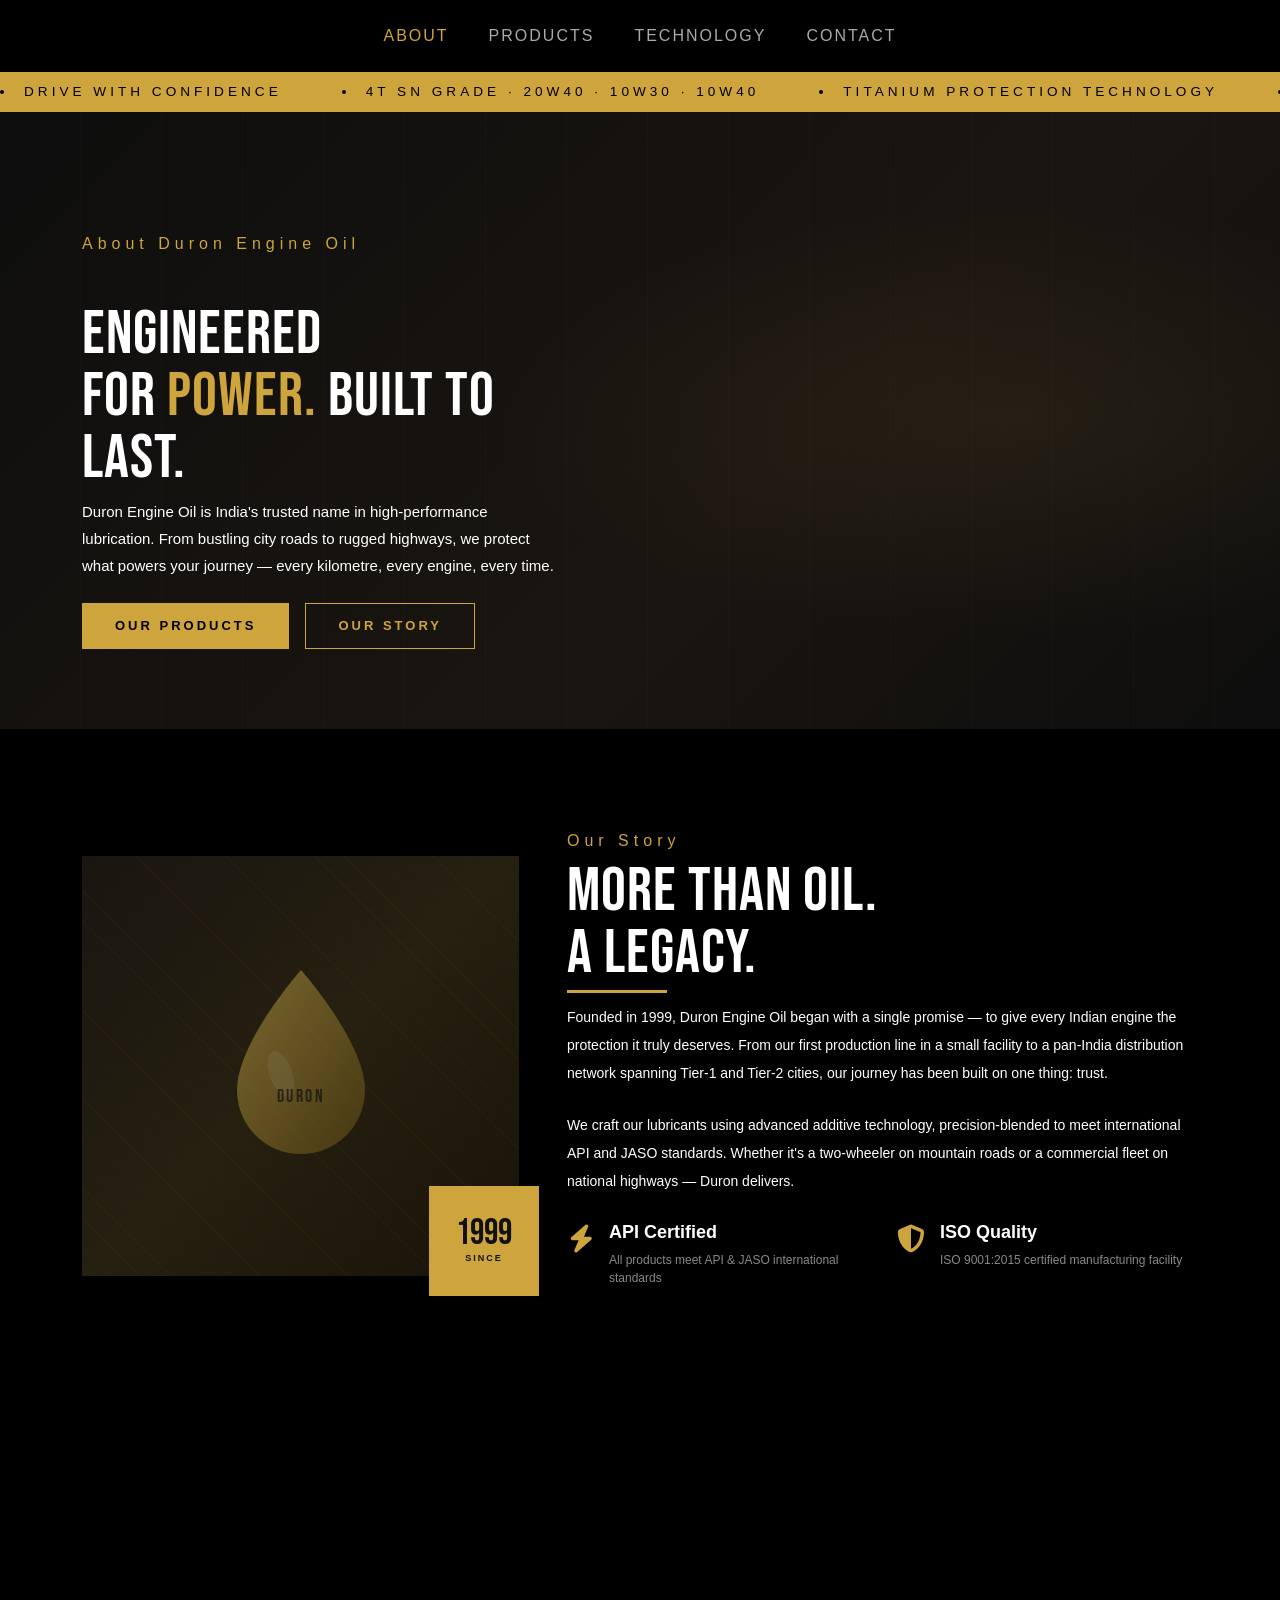
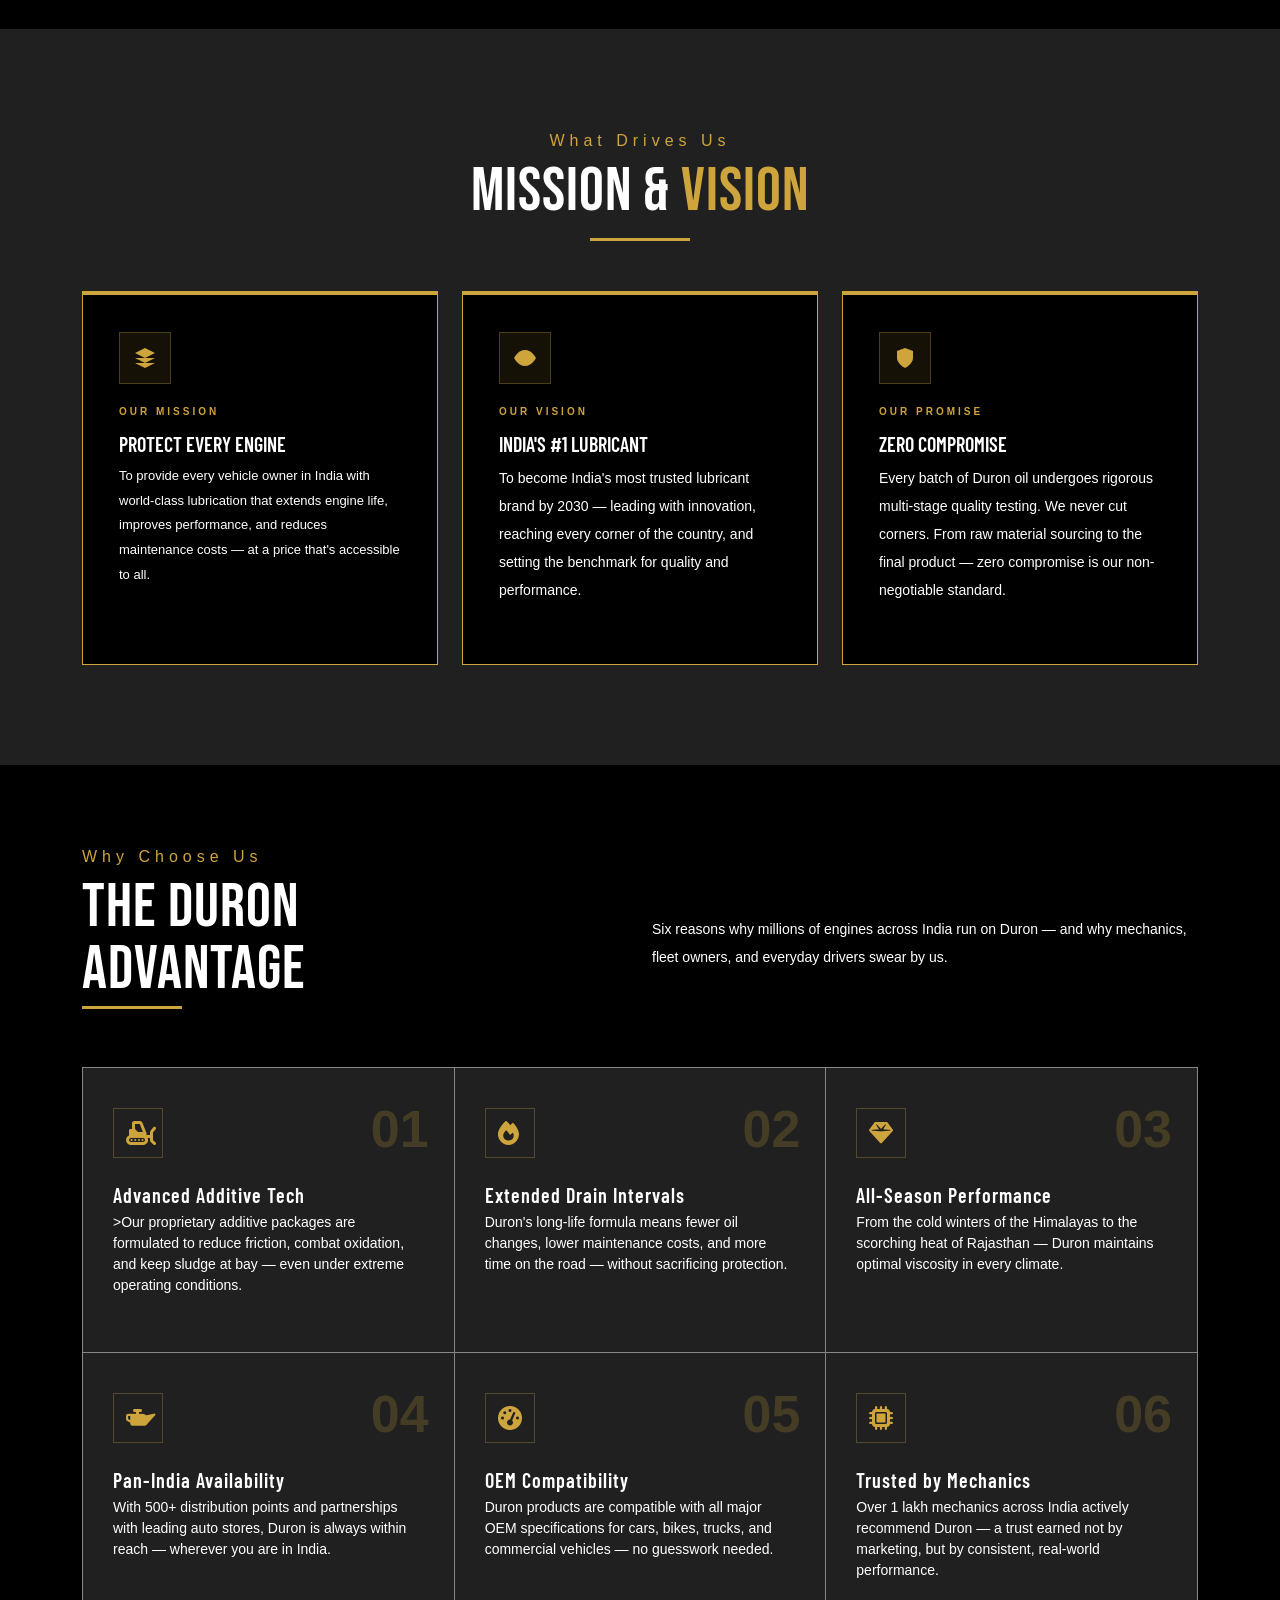
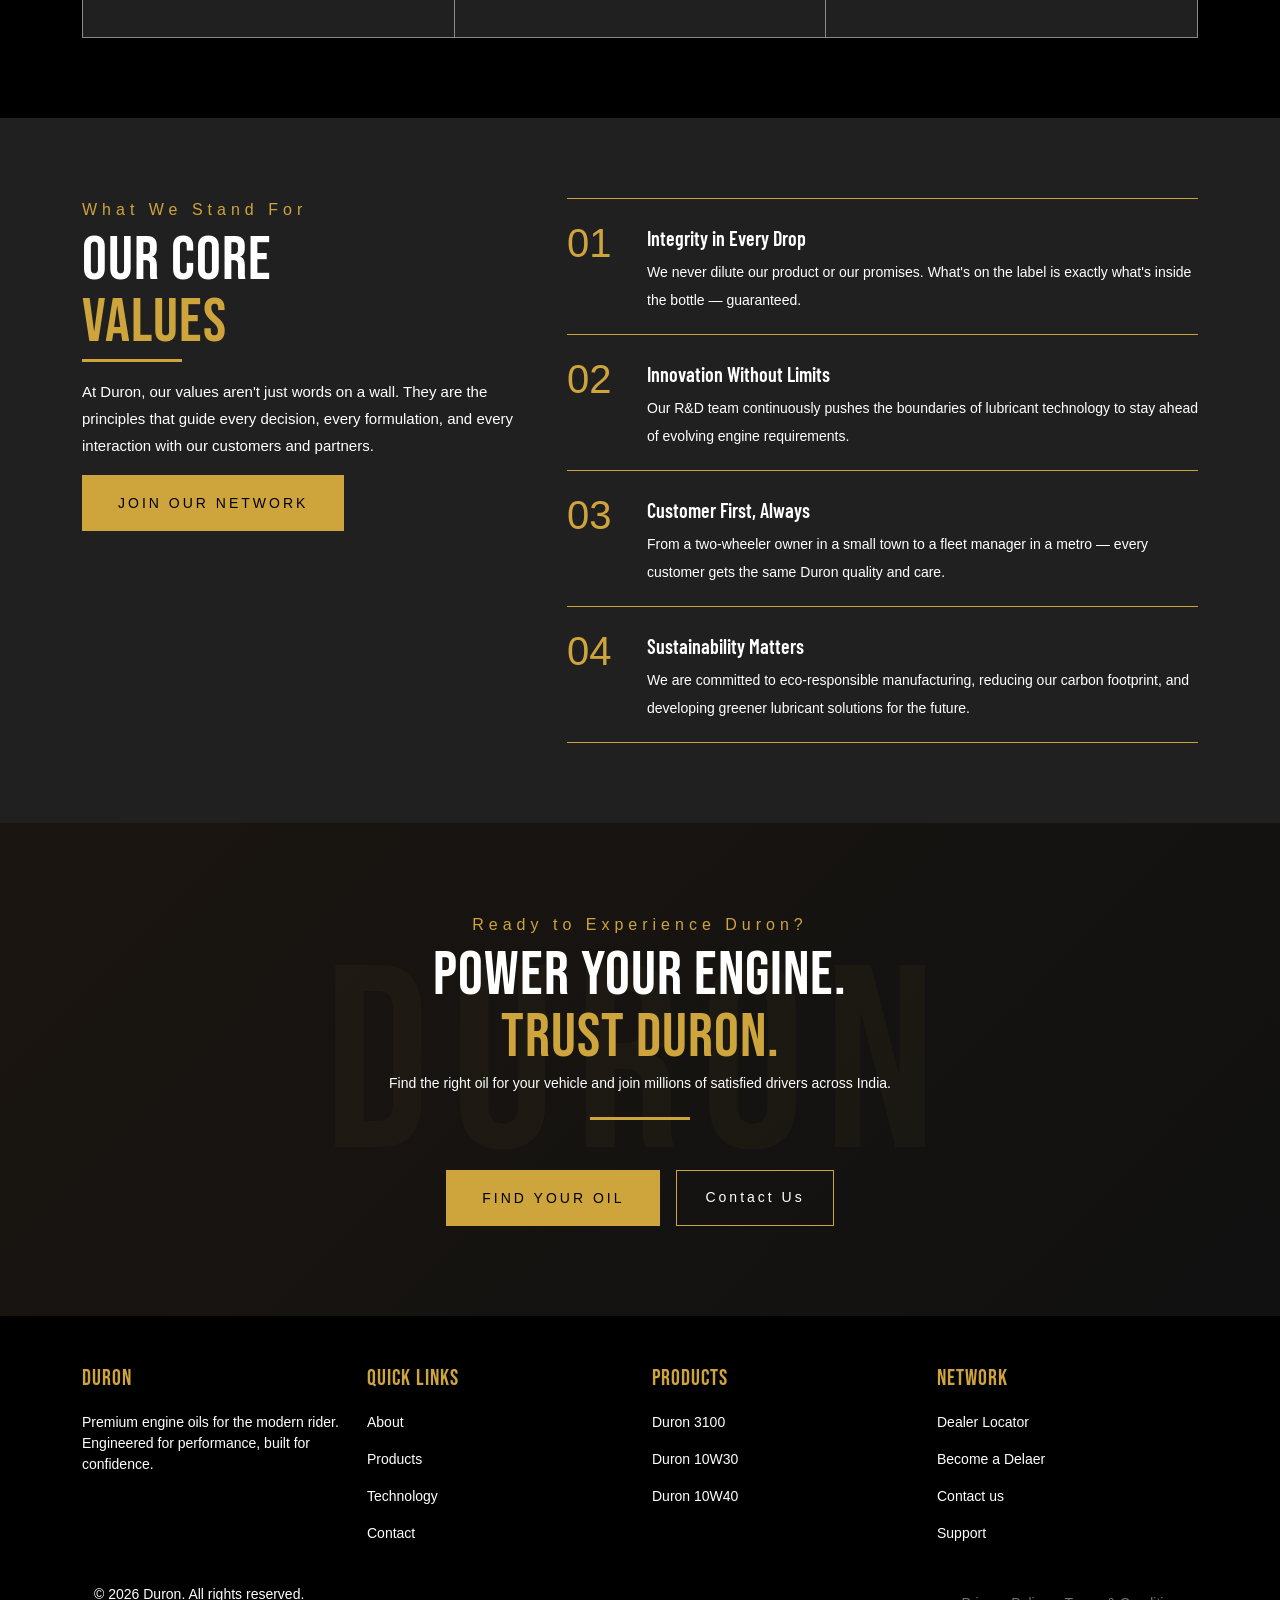
==== about.html @ cc905826 "first commit" ====
<!DOCTYPE html>
<html lang="en">

<head>
    <meta charset="UTF-8" />
    <meta name="viewport" content="width=device-width, initial-scale=1.0" />
    <title>About Us – Duron Engine Oil</title>
    <!-- Bootstrap -->
    <link href="https://cdn.jsdelivr.net/npm/bootstrap@5.3.3/dist/css/bootstrap.min.css" rel="stylesheet">

    <!-- Font Awesome Icons -->
    <link rel="stylesheet" href="https://cdnjs.cloudflare.com/ajax/libs/font-awesome/6.4.0/css/all.min.css">

    <!-- Fonts -->
    <link
        href="https://fonts.googleapis.com/css2?family=Barlow+Condensed:wght@400;500;600;700;800;900&family=Poppins:wght@300;400;500;600;700&display=swap"
        rel="stylesheet">
    <link rel="stylesheet" href="./style/style.css">
    <link href="https://fonts.googleapis.com/css2?family=Bebas+Neue&display=swap" rel="stylesheet">
    <style>
        /* ── STORY SECTION ── */
        .story-section {
            background-color: var(--dark);
            padding: 100px 0;
        }

        .story-img-block {
            position: relative;
        }

        .story-img-block .img-main {
            width: 100%;
            height: 420px;
            background: linear-gradient(135deg, #1a1510 0%, #252010 50%, #1a1208 100%);
            border: 1px solid var(--border);
            display: flex;
            align-items: center;
            justify-content: center;
            position: relative;
            overflow: hidden;
        }

        .story-img-block .img-main::before {
            content: '';
            position: absolute;
            inset: 0;
            background: repeating-linear-gradient(45deg,
                    transparent,
                    transparent 20px,
                    rgba(200, 168, 75, 0.03) 20px,
                    rgba(200, 168, 75, 0.03) 21px);
        }

        .oil-drop-svg {
            width: 160px;
            opacity: 0.6;
        }

        .badge-founded {
            position: absolute;
            bottom: -20px;
            right: -20px;
            width: 110px;
            height: 110px;
            background: var(--gold);
            display: flex;
            flex-direction: column;
            align-items: center;
            justify-content: center;
            z-index: 2;
        }

        .badge-founded .year {
            font-family: 'Bebas Neue', sans-serif;
            font-size: 36px;
            color: #111;
            line-height: 1;
        }

        .badge-founded .since {
            font-family: 'Montserrat', sans-serif;
            font-size: 9px;
            font-weight: 800;
            letter-spacing: 2px;
            color: #111;
            text-transform: uppercase;
        }

        /* ── MISSION VISION ── */

        /* ── WHY DURON ── */
        .why-section {
            background-color: var(--dark2);
            padding: 80px 0;
        }


        /* ── PRODUCTS STRIP ── */
        .products-strip {
            background: var(--gold);
            padding: 28px 0;
            overflow: hidden;
        }

        .products-strip .strip-inner {
            display: flex;
            gap: 60px;
            align-items: center;
            white-space: nowrap;
        }

        .strip-item {
            font-family: 'Bebas Neue', sans-serif;
            font-size: 20px;
            letter-spacing: 4px;
            color: #111;
            display: flex;
            align-items: center;
            gap: 20px;
        }

        .strip-dot {
            width: 6px;
            height: 6px;
            background: #111;
            border-radius: 50%;
            opacity: 0.4;
        }
    </style>
</head>

<body>

    <!-- ══ NAVBAR ══ -->
    <nav class="navbar navbar-expand-lg">
        <div class="container">
            <!-- <a class="navbar-brand" href="#">ELITE<span>PERFORMANCE</span></a> -->
            <button class="navbar-toggler" type="button" data-bs-toggle="collapse" data-bs-target="#mainNav">
                <span class="navbar-toggler-icon"></span>
            </button>
            <div class="collapse navbar-collapse justify-content-center" id="mainNav">
                <ul class="navbar-nav gap-0 mt-4 gap-lg-4 mt-lg-0">
                    <li class="nav-item"><a class="nav-link active" href="./about.html">About</a></li>
                    <li class="nav-item"><a class="nav-link" href="./product.html">PRODUCTS</a></li>
                    <li class="nav-item"><a class="nav-link" href="#technology">TECHNOLOGY</a></li>
                    <li class="nav-item"><a class="nav-link" href="./contact.html">CONTACT</a></li>
                </ul>
            </div>
        </div>
    </nav>
    <!-- <div class="top-bar">
        <i class="fas fa-tachometer-alt"></i> DRIVE WITH CONFIDENCE
    </div> -->

    <div class="ticker">
        <div class="ticker-inner">
            <span class="ticker-item"><span class="ticker-dot"></span> DRIVE WITH CONFIDENCE</span>
            <span class="ticker-item"><span class="ticker-dot"></span> 4T SN GRADE · 20W40 · 10W30 · 10W40</span>
            <span class="ticker-item"><span class="ticker-dot"></span> TITANIUM PROTECTION TECHNOLOGY</span>
            <span class="ticker-item"><span class="ticker-dot"></span> PREMIUM ENGINE OIL FOR MOTORCYCLES UP TO
                220CC</span>
            <span class="ticker-item"><span class="ticker-dot"></span> AVAILABLE ACROSS INDIA — 10 CITIES &
                GROWING</span>
            <span class="ticker-item"><span class="ticker-dot"></span> DRIVE WITH CONFIDENCE</span>
            <span class="ticker-item"><span class="ticker-dot"></span> 4T SN GRADE · 20W40 · 10W30 · 10W40</span>
            <span class="ticker-item"><span class="ticker-dot"></span> TITANIUM PROTECTION TECHNOLOGY</span>
            <span class="ticker-item"><span class="ticker-dot"></span> PREMIUM ENGINE OIL FOR MOTORCYCLES UP TO
                220CC</span>
            <span class="ticker-item"><span class="ticker-dot"></span> AVAILABLE ACROSS INDIA — 10 CITIES &
                GROWING</span>
        </div>
    </div>

    <!-- ══ HERO ══ -->
    <section class="about-hero">
        <div class="container position-relative">
            <div class="row align-items-center">
                <div class="col-lg-7">
                    <p class="our-story-label mb-5">About Duron Engine Oil</p>
                    <h1 class="story-heading mb-2">
                        ENGINEERED<br>
                        FOR <span class="gold">POWER.</span>
                        BUILT TO<br>LAST.
                    </h1>
                    <p class="about-hero-desc">
                        Duron Engine Oil is India's trusted name in high-performance lubrication.
                        From bustling city roads to rugged highways, we protect what powers your journey —
                        every kilometre, every engine, every time.
                    </p>
                    <div class="d-flex gap-3 mt-4">
                        <a href="#" class="about-btn-gold">Our Products</a>
                        <a href="#" class="about-btn-outline-gold">Our Story</a>
                    </div>
                </div>
            </div>

            <!-- Stats -->
            <!-- <div class="about-hero-stats">
                <div class="row g-0 text-center">
                    <div class="col-6 col-md-3">
                        <div class="about-stat-item">
                            <div class="about-stat-number">25+</div>
                            <div class="about-stat-label">Years of Excellence</div>
                        </div>
                    </div>
                    <div class="col-6 col-md-3">
                        <div class="about-stat-item">
                            <div class="about-stat-number">500+</div>
                            <div class="about-stat-label">Cities Covered</div>
                        </div>
                    </div>
                    <div class="col-6 col-md-3">
                        <div class="about-stat-item mt-4 mt-md-0">
                            <div class="about-stat-number">10M+</div>
                            <div class="about-stat-label">Engines Protected</div>
                        </div>
                    </div>
                    <div class="col-6 col-md-3">
                        <div class="about-stat-item mt-4 mt-md-0">
                            <div class="about-stat-number">50+</div>
                            <div class="about-stat-label">Product Variants</div>
                        </div>
                    </div>
                </div>
            </div> -->
        </div>
    </section>

    <!-- ══ PRODUCTS STRIP ══ -->
    <!-- <div class="products-strip">
        <div class="container">
            <div class="strip-inner">
                <div class="strip-item">Petrol Engine Oil <span class="strip-dot"></span></div>
                <div class="strip-item">Diesel Engine Oil <span class="strip-dot"></span></div>
                <div class="strip-item">Gear Oil <span class="strip-dot"></span></div>
                <div class="strip-item">2T & 4T Oil <span class="strip-dot"></span></div>
                <div class="strip-item">Industrial Lubricants <span class="strip-dot"></span></div>
                <div class="strip-item">Coolants <span class="strip-dot"></span></div>
            </div>
        </div>
    </div> -->

    <!-- ══ STORY ══ -->
    <section class="story-section">
        <div class="container">
            <div class="row align-items-center g-5">
                <div class="col-lg-5">
                    <div class="story-img-block">
                        <div class="img-main">
                            <!-- Oil drop SVG illustration -->
                            <svg class="oil-drop-svg" viewBox="0 0 200 260" xmlns="http://www.w3.org/2000/svg">
                                <defs>
                                    <linearGradient id="oilGrad" x1="0" y1="0" x2="1" y2="1">
                                        <stop offset="0%" stop-color="#c8a84b" stop-opacity="0.9" />
                                        <stop offset="100%" stop-color="#7a5f1a" stop-opacity="0.7" />
                                    </linearGradient>
                                </defs>
                                <path
                                    d="M100 10 C100 10 20 100 20 160 C20 205 56 240 100 240 C144 240 180 205 180 160 C180 100 100 10 100 10Z"
                                    fill="url(#oilGrad)" />
                                <ellipse cx="75" cy="140" rx="14" ry="30" fill="rgba(255,255,255,0.12)"
                                    transform="rotate(-20 75 140)" />
                                <text x="100" y="175" text-anchor="middle" font-family="'Bebas Neue', sans-serif"
                                    font-size="22" fill="rgba(17,17,17,0.8)" letter-spacing="3">DURON</text>
                            </svg>
                        </div>
                        <div class="badge-founded">
                            <span class="year">1999</span>
                            <span class="since">Since</span>
                        </div>
                    </div>
                </div>

                <div class="col-lg-7">
                    <p class="our-story-label">Our Story</p>
                    <h2 class="story-heading">MORE THAN <span>OIL.</span><br>A LEGACY.</h2>
                    <div class="title-line"></div>
                    <p class="story-body mb-4">
                        Founded in 1999, Duron Engine Oil began with a single promise — to give every Indian engine
                        the protection it truly deserves. From our first production line in a small facility
                        to a pan-India distribution network spanning Tier-1 and Tier-2 cities, our journey
                        has been built on one thing: trust.
                    </p>
                    <p class="story-body mb-4">
                        We craft our lubricants using advanced additive technology, precision-blended to meet
                        international API and JASO standards. Whether it's a two-wheeler on mountain roads
                        or a commercial fleet on national highways — Duron delivers.
                    </p>
                    <div class="feature-grid">

                        <div class="feature-item">
                            <div class="feature-icon"><i class="fas fa-bolt"></i></div>
                            <div>
                                <p class="feature-title"> API Certified</p>
                                <p class="feature-desc">All products meet
                                    API & JASO international standards</p>
                            </div>
                        </div>
                        <div class="feature-item">
                            <div class="feature-icon"><i class="fas fa-shield-alt"></i></div>
                            <div>
                                <p class="feature-title">ISO Quality</p>
                                <p class="feature-desc">ISO
                                    9001:2015
                                    certified manufacturing facility</p>
                            </div>
                        </div>

                    </div>

                </div>
            </div>
        </div>
    </section>

    <!-- ══ MISSION & VISION ══ -->
    <section class="mv-section">
        <div class="container">
            <div class="text-center mb-5">
                <p class="our-story-label justify-content-center">What Drives Us</p>
                <h2 class="story-heading">MISSION & <span class="gold">VISION</span></h2>
                <div class="title-underline"></div>
            </div>

            <div class="row g-4">
                <div class="col-md-4">
                    <div class="mv-card">
                        <div class="mv-icon">
                            <svg viewBox="0 0 24 24">
                                <path d="M12 2L2 7l10 5 10-5-10-5zM2 17l10 5 10-5M2 12l10 5 10-5" />
                            </svg>
                        </div>
                        <div class="mv-label">Our Mission</div>
                        <div class="feat-title">PROTECT EVERY ENGINE</div>
                        <p class="mv-text">To provide every vehicle owner in India with world-class lubrication that
                            extends engine life, improves performance, and reduces maintenance costs — at a price that's
                            accessible to all.</p>
                    </div>
                </div>

                <div class="col-md-4">
                    <div class="mv-card">
                        <div class="mv-icon">
                            <svg viewBox="0 0 24 24">
                                <path d="M1 12s4-8 11-8 11 8 11 8-4 8-11 8-11-8-11-8z" />
                                <circle cx="12" cy="12" r="3" />
                            </svg>
                        </div>
                        <div class="mv-label">Our Vision</div>
                        <div class="feat-title">INDIA'S #1 LUBRICANT</div>
                        <p class="story-body">To become India's most trusted lubricant brand by 2030 — leading with
                            innovation, reaching every corner of the country, and setting the benchmark for quality and
                            performance.</p>
                    </div>
                </div>

                <div class="col-md-4">
                    <div class="mv-card">
                        <div class="mv-icon">
                            <svg viewBox="0 0 24 24">
                                <path d="M12 22s8-4 8-10V5l-8-3-8 3v7c0 6 8 10 8 10z" />
                            </svg>
                        </div>
                        <div class="mv-label">Our Promise</div>
                        <div class="feat-title">ZERO COMPROMISE</div>
                        <p class="story-body">Every batch of Duron oil undergoes rigorous multi-stage quality testing.
                            We
                            never cut corners. From raw material sourcing to the final product — zero compromise is our
                            non-negotiable standard.</p>
                    </div>
                </div>
            </div>
        </div>
    </section>

    <!-- ══ WHY DURON ══ -->
    <section class="why-section">
        <div class="container">
            <div class="row align-items-end mb-5">
                <div class="col-lg-6">
                    <p class="our-story-label">Why Choose Us</p>
                    <h2 class="story-heading">THE DURON<br><span>ADVANTAGE</span></h2>
                    <div class="title-line"></div>
                </div>
                <div class="col-lg-6">
                    <p class="story-body mb-5">Six reasons why millions of engines across India run on Duron — and why
                        mechanics, fleet owners, and everyday drivers swear by us.</p>
                </div>
            </div>
            <div class="features-grid">
                <div class="feature-cell">
                    <span class="feat-number">01</span>
                    <div class="feat-icon-wrap">
                        <i class="fas fa-snowplow feat-icon" style="color: var(--gold); font-size: 24px;"></i>
                    </div>
                    <h3 class="feat-title">Advanced Additive Tech</h3>
                    <p class="feat-desc">>Our proprietary additive packages are formulated to reduce friction,
                        combat oxidation, and keep sludge at bay — even under extreme operating conditions.</p>
                </div>
                <div class="feature-cell">
                    <span class="feat-number">02</span>
                    <div class="feat-icon-wrap">
                        <i class="fas fa-fire feat-icon" style="color: var(--gold); font-size: 24px;"></i>
                    </div>
                    <h3 class="feat-title">Extended Drain Intervals</h3>
                    <p class="feat-desc">Duron's long-life formula means fewer oil changes, lower maintenance
                        costs, and more time on the road — without sacrificing protection.</p>
                </div>
                <div class="feature-cell">
                    <span class="feat-number">03</span>
                    <div class="feat-icon-wrap">
                        <i class="fas fa-gem feat-icon" style="color: var(--gold); font-size: 24px;"></i>
                    </div>
                    <h3 class="feat-title">All-Season Performance</h3>
                    <p class="feat-desc">From the cold winters of the Himalayas to the scorching heat of
                        Rajasthan — Duron maintains optimal viscosity in every climate.</p>
                </div>
                <div class="feature-cell">
                    <span class="feat-number">04</span>
                    <div class="feat-icon-wrap">
                        <i class="fas fa-oil-can feat-icon" style="color: var(--gold); font-size: 24px;"></i>
                    </div>
                    <h3 class="feat-title">Pan-India Availability</h3>
                    <p class="feat-desc">With 500+ distribution points and partnerships with leading auto stores,
                        Duron is always within reach — wherever you are in India.</p>
                </div>
                <div class="feature-cell">
                    <span class="feat-number">05</span>
                    <div class="feat-icon-wrap">
                        <i class="fas fa-tachometer-alt feat-icon" style="color: var(--gold); font-size: 24px;"></i>
                    </div>
                    <h3 class="feat-title">OEM Compatibility</h3>
                    <p class="feat-desc">Duron products are compatible with all major OEM specifications for
                        cars, bikes, trucks, and commercial vehicles — no guesswork needed.</p>
                </div>
                <div class="feature-cell">
                    <span class="feat-number">06</span>
                    <div class="feat-icon-wrap">
                        <i class="fas fa-microchip feat-icon" style="color: var(--gold); font-size: 24px;"></i>
                    </div>
                    <h3 class="feat-title">Trusted by Mechanics</h3>
                    <p class="feat-desc">Over 1 lakh mechanics across India actively recommend Duron — a trust
                        earned not by marketing, but by consistent, real-world performance.</p>
                </div>
            </div>
            <!-- <div class="row g-4">
                <div class="col-sm-6 col-lg-4">
                    <div class="feature-card">
                        <div class="feat-number">01</div>
                        <div class="feature-line"></div>
                        <div class="feat-title">Advanced Additive Tech</div>
                        <p class="story-body">Our proprietary additive packages are formulated to reduce friction,
                            combat oxidation, and keep sludge at bay — even under extreme operating conditions.</p>
                    </div>
                </div>
                <div class="col-sm-6 col-lg-4">
                    <div class="feature-card">
                        <div class="feat-number">02</div>
                        <div class="feature-line"></div>
                        <div class="feat-title">Extended Drain Intervals</div>
                        <p class="story-body">Duron's long-life formula means fewer oil changes, lower maintenance
                            costs, and more time on the road — without sacrificing protection.</p>
                    </div>
                </div>
                <div class="col-sm-6 col-lg-4">
                    <div class="feature-card">
                        <div class="feat-number">03</div>
                        <div class="feature-line"></div>
                        <div class="feat-title">All-Season Performance</div>
                        <p class="story-body">From the cold winters of the Himalayas to the scorching heat of
                            Rajasthan — Duron maintains optimal viscosity in every climate.</p>
                    </div>
                </div>
                <div class="col-sm-6 col-lg-4">
                    <div class="feature-card">
                        <div class="feat-number">04</div>
                        <div class="feature-line"></div>
                        <div class="feat-title">Pan-India Availability</div>
                        <p class="story-body">With 500+ distribution points and partnerships with leading auto stores,
                            Duron is always within reach — wherever you are in India.</p>
                    </div>
                </div>
                <div class="col-sm-6 col-lg-4">
                    <div class="feature-card">
                        <div class="feat-number">05</div>
                        <div class="feature-line"></div>
                        <div class="feat-title">OEM Compatibility</div>
                        <p class="story-body">Duron products are compatible with all major OEM specifications for
                            cars, bikes, trucks, and commercial vehicles — no guesswork needed.</p>
                    </div>
                </div>
                <div class="col-sm-6 col-lg-4">
                    <div class="feature-card">
                        <div class="feat-number">06</div>
                        <div class="feature-line"></div>
                        <div class="feat-title">Trusted by Mechanics</div>
                        <p class="story-body">Over 1 lakh mechanics across India actively recommend Duron — a trust
                            earned not by marketing, but by consistent, real-world performance.</p>
                    </div>
                </div>
            </div> -->
        </div>
    </section>

    <!-- ══ CORE VALUES ══ -->
    <section class="values-section">
        <div class="container">
            <div class="row g-5">
                <div class="col-lg-5">
                    <p class="our-story-label">What We Stand For</p>
                    <h2 class="story-heading">OUR CORE<br><span class="gold">VALUES</span></h2>
                    <div class="title-line"></div>
                    <p class="about-hero-desc mt-3">
                        At Duron, our values aren't just words on a wall. They are the principles that guide every
                        decision, every formulation, and every interaction with our customers and partners.
                    </p>
                    <a href="#" class="btn-custom">Join Our Network</a>
                </div>

                <div class="col-lg-7">
                    <div class="value-row ">
                        <div class="value-num">01</div>
                        <div>
                            <div class="feat-title">Integrity in Every Drop</div>
                            <p class="story-body">We never dilute our product or our promises. What's on the label is
                                exactly what's inside the bottle — guaranteed.</p>
                        </div>
                    </div>
                    <div class="value-row">
                        <div class="value-num">02</div>
                        <div>
                            <div class="feat-title">Innovation Without Limits</div>
                            <p class="story-body">Our R&D team continuously pushes the boundaries of lubricant
                                technology to stay ahead of evolving engine requirements.</p>
                        </div>
                    </div>
                    <div class="value-row">
                        <div class="value-num">03</div>
                        <div>
                            <div class="feat-title">Customer First, Always</div>
                            <p class="story-body">From a two-wheeler owner in a small town to a fleet manager in a metro
                                — every customer gets the same Duron quality and care.</p>
                        </div>
                    </div>
                    <div class="value-row">
                        <div class="value-num">04</div>
                        <div>
                            <div class="feat-title">Sustainability Matters</div>
                            <p class="story-body">We are committed to eco-responsible manufacturing, reducing our carbon
                                footprint, and developing greener lubricant solutions for the future.</p>
                        </div>
                    </div>
                </div>
            </div>
        </div>
    </section>

    <!-- ══ CTA ══ -->
    <section class="cta-section">
        <div class="container position-relative">
            <p class="our-story-label justify-content-center">Ready to Experience Duron?</p>
            <h2 class="story-heading">POWER YOUR ENGINE.<br><span class="gold">TRUST DURON.</span></h2>
            <p class="story-body">Find the right oil for your vehicle and join millions of satisfied drivers across
                India.
            </p>
            <div class="title-underline"></div>
            <div class="d-flex flex-wrap gap-3 justify-content-center">
                <a href="#" class="btn-custom">Find Your Oil</a>
                <a href="#" class="btn-catalogue">Contact Us</a>
            </div>
        </div>
    </section>

    <!-- ══ FOOTER ══ -->
    <footer class="footer">
        <div class="container">
            <div class="row">
                <div class="col-lg-3 mb-4">
                    <h5>DUR<span>O</span>N</h5>
                    <p>Premium engine oils for the modern rider. Engineered for performance, built for confidence.</p>
                </div>
                <div class="col-lg-3 col-md-6 mb-4">
                    <h5>QUICK LINKS</h5>
                    <p><a href="./about.html">About</a></p>
                    <p><a href="./product.html">Products</a></p>
                    <p><a href="#technology">Technology</a></p>
                    <p><a href="./contact.html">Contact</a></p>
                </div>
                <div class="col-lg-3 col-md-6 mb-4">
                    <h5>PRODUCTS</h5>
                    <p><a href="#">Duron 3100</a></p>
                    <p><a href="#">Duron 10W30</a></p>
                    <p><a href="#">Duron 10W40</a></p>
                </div>
                <div class="col-lg-3 col-md-6 mb-4">
                    <h5>Network</h5>
                    <p><a href="#">Dealer Locator</a></p>
                    <p><a href="#">Become a Delaer</a></p>
                    <p><a href="#">Contact us</a></p>
                    <p><a href="#">Support</a></p>
                </div>
            </div>
            <div class="footer-bottom">
                <div class="container">
                    <div class="row align-items-center">

                        <!-- LEFT -->
                        <div class="col-md-6 text-center text-md-start">
                            <p class="copyright-text">
                                &copy;
                                <script>document.write(new Date().getFullYear())</script>
                                Duron. All rights reserved.
                            </p>
                        </div>

                        <!-- RIGHT -->
                        <div class="col-md-6 text-center text-md-end">
                            <ul class="list-unstyled d-flex justify-content-center justify-content-md-end gap-3 mb-0">
                                <li>
                                    <a href="#" class="text-decoration-none text-secondary">
                                        Privacy Policy
                                    </a>
                                </li>
                                <li>
                                    <a href="#" class="text-decoration-none text-secondary">
                                        Terms & Conditions
                                    </a>
                                </li>
                            </ul>
                        </div>

                    </div>
                </div>
            </div>
        </div>
    </footer>

    <script src="https://cdn.jsdelivr.net/npm/bootstrap@5.3.3/dist/js/bootstrap.bundle.min.js"></script>
</body>

</html>
---- style/style.css ----
:root {
    --gold: #CEA43D;
    --gold-dark: #CEA43D;
    --gold-light: rgba(212, 175, 55, 0.2);
    --dark: #000000;
    --dark-gray: #212020;
    --card-bg: #000000;
    --card-border: #888;
    --text-muted: #888;
    --text-light: #fff;
}

* {
    margin: 0;
    padding: 0;
    box-sizing: border-box;
}

body {
    background: var(--dark);
    color: #fff;
    font-family: 'Inter', sans-serif;
    overflow-x: hidden;
    height: 100%;
}

h1,
h2,
h3,
h4,
h5,
h6 {
    font-family: 'Bebas Neue', sans-serif;
    letter-spacing: 1px;
}

p {
    font-size: 14px;
    color: var(--text-light);
}

/* ========================================
           TOP BAR
        ======================================== */
.top-bar {
    background: var(--gold);
    text-align: center;
    padding: 10px;
    font-weight: 700;
    letter-spacing: 3px;
    color: #000;
    font-size: 16px;
    text-transform: uppercase;
}

/* ========================================
           NAVBAR
        ======================================== */
.navbar {
    background: var(--dark);
    backdrop-filter: blur(10px);
    padding: 16px 0;
    position: sticky;
    top: 0;
    z-index: 1000;
}

.navbar-brand {
    font-size: 28px;
    font-weight: 900;
    letter-spacing: 2px;
    color: #fff !important;
}

.navbar-brand span {
    color: var(--gold);
}

.navbar .nav-link {
    color: #aaa !important;
    letter-spacing: 2px;
    transition: 0.3s;
    font-size: 16px;
    text-transform: uppercase;
}

.navbar .nav-link:hover,
.navbar .nav-link.active {
    color: var(--gold) !important;
}

.navbar-toggler {
    background-color: var(--dark-gray);

}

.navbar-toggler-icon {
    background-image: url("data:image/svg+xml,%3Csvg xmlns='http://www.w3.org/2000/svg' viewBox='0 0 24 24'%3E%3Cpath stroke='white' stroke-width='2' stroke-linecap='round' d='M6 7h12M4 12h16M6 17h12'/%3E%3C/svg%3E");
}

.hero {
    min-height: 100vh;
    display: flex;
    align-items: center;
    background: url('../image/hero.png') no-repeat center center/cover;
    position: relative;
    overflow: hidden;
}

.hero::before {
    content: "";
    position: absolute;
    inset: 0;
    background: radial-gradient(circle at 30% 50%, rgba(201, 168, 76, 0.08), transparent 70%);
    pointer-events: none;
}

.hero .container {
    position: relative;
    z-index: 2;
}

.hero-badge {
    color: var(--gold);
    font-size: 14px;
    letter-spacing: 4px;
    margin-bottom: 20px;
    display: inline-block;
}

.hero h1 {
    font-size: 72px;
    font-weight: 400;
    letter-spacing: 2px;
    line-height: 1;
    margin-bottom: 20px;
}

.hero h1 span {
    color: var(--gold);
}

.hero p {
    letter-spacing: 4px;
    color: var(--text-light);
    font-size: 14px;
    margin-bottom: 30px;
}

/* Custom Button */
.btn-custom {
    background-color: var(--gold);
    color: #000;
    padding: 14px 36px;
    letter-spacing: 3px;
    text-transform: uppercase;
    font-size: 14px;
    display: inline-block;
    text-decoration: none;
    transition: all 0.3s ease;
    line-height: 2;
}

.btn-custom:hover {
    border: 1.5px solid var(--gold);
    color: var(--gold);
    background-color: transparent;
}

/* ========================================
           STORY SECTION
        ======================================== */
.story-section {
    background: var(--dark);
    padding: 60px 0px;
    min-height: 100vh;
    overflow: hidden;
}

.right-panel {
    padding: 0 50px;
}

.img-wrapper {
    width: 100%;
    height: 100%;
    display: flex;
    align-items: center;
    justify-content: center;
}

.img-wrapper img {
    width: 100%;
    height: 100%;
    object-fit: contain;
}

.our-story-label {
    letter-spacing: 5px;
    color: var(--gold);
    font-size: 16px;
    margin-bottom: 8px;
}

.story-heading {
    font-size: 62px;
    line-height: 1;
    margin-bottom: 0px;
}

.story-heading .gold {
    color: var(--gold);
}

.story-body {
    line-height: 2;
    margin-bottom: 20px;
}

/* Feature Grid */
.feature-grid {
    display: grid;
    grid-template-columns: repeat(2, 1fr);
    gap: 25px;
    margin-top: 20px;
}

.feature-item {
    display: flex;
    gap: 15px;
    transition: 0.3s;
    border-left: 2px solid transparent;
}

.feature-item:hover {
    transform: translateX(5px);
    border-left-color: var(--gold);
}

.feature-icon {
    font-size: 28px;
    color: var(--gold);
}

.feature-title {
    font-size: 18px;
    font-weight: 600;
    color: var(--text-light);
    margin-bottom: 5px;
}

.feature-desc {
    font-size: 12px;
    color: var(--text-muted);
}

.story-divider {
    border-top: 1px solid rgba(255, 255, 255, 0.1);
    margin: 25px 0;
}

/* ========================================
           PRODUCTS SECTION
        ======================================== */
.products-section {
    padding: 80px 0;
    background: var(--dark-gray);
    min-height: 100vh;
    overflow: hidden;
}

.section-label {
    font-family: 'Barlow Condensed', sans-serif;
    font-size: 12px;
    font-weight: 700;
    letter-spacing: 4px;
    color: var(--gold);
    margin-bottom: 10px;
}

.section-title {
    font-family: 'Barlow Condensed', sans-serif;
    font-size: clamp(38px, 5vw, 56px);
    font-weight: 900;
    line-height: 1;
    color: #fff;
    text-transform: uppercase;
}

.section-title span {
    color: var(--gold);
}

.title-line {
    width: 100px;
    height: 3px;
    background: var(--gold);
    margin-top: 5px;
    margin-bottom: 10px;
}

.btn-catalogue {
    font-size: 14px;
    letter-spacing: 3px;
    color: #fff;
    border: 1.5px solid var(--gold);
    padding: 12px 28px;
    background: transparent;
    text-decoration: none;
    transition: all 0.3s;
    display: inline-block;
    line-height: 2;
}

.btn-catalogue:hover {
    border-color: var(--gold);
    color: var(--gold);
}

/* Product Card */
.product-card {
    background: var(--dark);
    overflow: hidden;
    position: relative;
    color: var(--text-light);
}

/* Badge */
.badge-top {
    position: absolute;
    top: 15px;
    left: 15px;
    background: var(--gold);
    color: var(--dark);
    font-size: 12px;
    padding: 4px 8px;
    font-weight: 500;
    letter-spacing: 2px;
}

/* Image Area */
.card-img-area {
    display: flex;
    justify-content: center;
    align-items: flex-end;
    padding-top: 30px;
}

.bottle-img {
    width: 100%;
    max-width: 100%;
    height: auto;
    object-fit: contain;
    display: block;
}

/* Content */
.card-body-content {
    padding: 10px 20px;
}

/* Title */
.prod-name {
    font-size: 32px;
    margin-bottom: 0 !important;
    font-weight: 100;
}

/* Grade */
.prod-grade {
    font-size: 12px;
    color: #aaa;
    margin-bottom: 10px;
}

/* Divider */
.divider-line {
    height: 1px;
    background: rgba(255, 255, 255, 0.2);
    margin: 10px 0;
}

/* Description */
.prod-desc {
    line-height: 1.5;
}

/* Footer */
.card-footer-row {
    display: flex;
    justify-content: space-between;
    align-items: center;
    margin-top: 15px;
}

/* Price */
.price {
    color: var(--gold);
    font-weight: 400;
    font-size: 32px;
}

.price .per {
    font-size: 13px;
    color: var(--text-light);
}

/* Button */
.btn-details {
    font-size: 12px;
    letter-spacing: 3px;
    color: #fff;
    border: 1.5px solid var(--gold);
    padding: 5px 12px;
    background: transparent;
    text-decoration: none;
    transition: all 0.3s;
    display: inline-block;
}

.btn-details:hover {
    border-color: var(--gold);
    color: var(--gold);
}

/* ========================================
           WHY DURON SECTION
        ======================================== */
.why-section {
    background: var(--dark);
    padding: 80px 0;
}



.title-underline {
    width: 100px;
    height: 3px;
    background: var(--gold);
    margin: 15px auto 50px;
}

.features-grid {
    display: grid;
    grid-template-columns: repeat(3, 1fr);
    border-top: 1px solid var(--card-border);
    border-left: 1px solid var(--card-border);
}

.feature-cell {
    border-right: 1px solid var(--card-border);
    border-bottom: 1px solid var(--card-border);
    padding: 40px 30px;
    position: relative;
    transition: all 0.3s;
    background-color: var(--dark-gray);
}

.feature-cell:hover {
    background: var(--dark);
}

.feat-number {
    position: absolute;
    top: 35px;
    right: 25px;
    font-size: 52px;
    font-weight: 600;
    color: var(--gold-light);
    line-height: 1;
}

.feat-icon-wrap {
    width: 50px;
    height: 50px;
    border: 1px solid rgba(201, 168, 76, 0.3);
    display: flex;
    align-items: center;
    justify-content: center;
    margin-bottom: 25px;
    transition: all 0.3s;
}

.feature-cell:hover .feat-icon-wrap {
    border-color: var(--gold);
    background: rgba(201, 168, 76, 0.05);
}

.feat-icon {
    width: 24px;
    height: 24px;
}

.feat-title {
    font-family: 'Barlow Condensed', sans-serif;
    font-size: 20px;
    font-weight: 600;
    color: var(--text-light);
    margin-bottom: 5px;
}

.feat-desc {
    line-height: 1.5;
}

/* ========================================
           AMBASSADOR SECTION
        ======================================== */
.brand-hero {
    min-height: 100vh;
    padding: 60px 0;
    background: url('../image/brandbf-1.png') no-repeat center center/cover;
    display: flex;
    align-items: center;
}

.brand-img-wrapper {
    width: 100%;
    height: 100%;
    display: flex;
    align-items: center;
    justify-content: end;
    position: relative;
}

.brand-img-wrapper img {
    width: 100%;
    height: 100%;
    object-fit: contain;
    position: absolute;
    left: 35px;
}

/* Content Box */
.hero-content {
    max-width: 600px;
}

/* Heading */
.hero-title {
    font-family: 'Bebas Neue', sans-serif;
    font-size: 42px;
    line-height: 1.2;
}

/* Tablet */
@media (max-width: 991px) {
    .hero-title {
        font-size: 30px;
    }

    .brand-hero {
        background-position: left center;
    }
}

/* Mobile */
@media (max-width: 576px) {
    .brand-hero {
        padding: 80px 20px;
    }

    .hero-content {
        text-align: center;
        margin: auto;
    }

    .hero-title {
        font-size: 24px;
        line-height: 1.3;
    }
}

.contact-section {
    background-color: var(--dark-gray);
    padding: 80px 0;
}

.contact-wrapper {
    width: 100%;
}

/* LEFT COLUMN */
.info-item {
    display: flex;
    align-items: flex-start;
    gap: 14px;
    padding: 14px 0;
    /* border-bottom: 1px solid var(--card-border); */
}

.info-item:first-child {
    border-top: 1px solid var(--card-border);
}

.icon-box {
    width: 70px;
    height: 70px;
    min-width: 36px;
    border: 1px solid var(--dark);
    background-color: #000000;
    display: flex;
    align-items: center;
    justify-content: center;
    margin-top: 2px;
}

.icon-box svg {
    width: 16px;
    height: 16px;
    fill: var(--gold);
}

.info-label {
    font-size: 16px;
    font-weight: 700;
    letter-spacing: 2px;
    color: var(--text-light);
    text-transform: uppercase;
    margin-bottom: 4px;
}

.info-text {
    font-size: 14px;
    color: var(--text-light);
    line-height: 1.7;
    margin: 0;
}

.social-label {
    font-size: 14px;
    font-weight: 700;
    letter-spacing: 2px;
    color: var(--text-light);
    text-transform: uppercase;
    margin-bottom: 12px;
    margin-top: 22px;
}

.social-icon {
    width: 36px;
    height: 36px;
    border: 1px solid var(--card-border);
    background-color: #000000;
    display: flex;
    align-items: center;
    justify-content: center;
    cursor: pointer;
    transition: border-color 0.2s, background 0.2s;
    text-decoration: none;
}

.social-icon:hover {
    border-color: var(--card-border);
}

.social-icon svg {
    width: 16px;
    height: 16px;
    fill: var(--text-light);
}

/* RIGHT COLUMN */

.contact-form {
    background-color: var(--dark);
    padding-top: 30px;
}

.form-title {
    font-size: 36px;
    text-transform: uppercase;
    margin-bottom: 24px;
    color: var(--text-light);
    letter-spacing: 1px;
}

.form-title span {
    color: var(--gold);
}

.form-label {
    font-size: 14px;
    letter-spacing: 2px;
    color: var(--text-light);
    text-transform: uppercase;
    margin-bottom: 6px;
}

.form-control,
.form-select {
    background-color: var(--dark) !important;
    border: 1px solid var(--card-border) !important;
    color: var(--text-light) !important;
    font-family: 'Open Sans', sans-serif;
    font-size: 14px;
    border-radius: 0 !important;
    box-shadow: none !important;
    padding: 10px 14px;
}

.form-control::placeholder {
    color: var(--card-border);
}

.form-control:focus,
.form-select:focus {
    border-color: var(--gold) !important;
}

.form-select {
    color: var(--card-border) !important;
}

.form-select option {
    background: var(--dark);
    color: var(--text-light);
}

textarea.form-control {
    height: 90px;
    resize: none;
}

.btn-send {
    background-color: var(--gold);
    color: var(--dark);
    font-size: 12px;
    letter-spacing: 3px;
    text-transform: uppercase;
    border: none;
    border-radius: 0;
    padding: 14px;
    width: 100%;
    transition: background 0.2s;
    margin-top: 4px;
}

.btn-send:hover {
    background-color: var(--gold);
    color: #111;
}

@media (max-width: 767px) {
    .contact-wrapper {
        padding: 30px 20px;
    }
}

/* ========================================
           FOOTER
        ======================================== */
.footer {
    background: var(--dark);
    padding: 50px 0 0px;
}

.footer h2 {
    font-size: 52px;
    font-weight: 700;
    margin-bottom: 20px;
    color: var(--gold);
}

.footer h5 {
    font-size: 22px;
    margin-bottom: 20px;
    color: var(--gold);
}


.footer p,
.footer a {
    font-size: 14px;
    color: var(--text-light);
    text-decoration: none;
    transition: color 0.3s;
}

.footer a:hover {
    color: var(--gold);
}

.copyright {
    text-align: center;
    padding-top: 30px;
    margin-top: 30px;
    border-top: 1px solid var(--card-border);
    font-size: 12px;
    color: #555;
}

/* ========================================
           RESPONSIVE
        ======================================== */
@media (max-width: 992px) {
    .features-grid {
        grid-template-columns: repeat(2, 1fr);
    }

    .ambassador-content {
        max-width: 100%;
        margin: 0;
    }

    .quote-text {
        font-size: 28px;
    }
}

@media (max-width: 768px) {
    .hero {
        min-height: 60vh;
    }

    .hero h1 {
        font-size: 48px;
    }

    .story-heading {
        font-size: 36px;
    }

    .right-panel {
        padding: 40px 25px;
    }

    .feature-grid {
        grid-template-columns: repeat(2, 1fr);
        gap: 15px;
    }

    .features-grid {
        grid-template-columns: 1fr;
    }

    .ambassador-content {
        padding: 40px 25px;
    }

    .form-container {
        padding: 25px;
        margin-top: 30px;
    }

    .contact-wrapper {
        padding: 0 15px;
    }
}

@media (max-width: 480px) {
    .hero h1 {
        font-size: 36px;
    }

    .btn-custom,
    .btn-catalogue {
        padding: 10px 20px;
        font-size: 11px;
    }

    .quote-text {
        font-size: 22px;
    }
}

.contact-banner {
    position: relative;
    background: linear-gradient(160deg, #0a0a0a 0%, #141414 100%);
    text-align: center;
    padding: 130px 20px 160px;
    overflow: hidden;
}

.contact-banner::before {
    content: '';
    position: absolute;
    inset: 0;
    background: radial-gradient(ellipse 70% 60% at 50% 50%, rgba(232, 255, 71, 0.08), transparent 70%);
}

.banner-grid {
    position: absolute;
    inset: 0;
    background-image: linear-gradient(rgba(232, 255, 71, 0.04) 1px, transparent 1px),
        linear-gradient(90deg, rgba(232, 255, 71, 0.04) 1px, transparent 1px);
    background-size: 48px 48px;
}

.contact-banner .badge-tag {
    display: inline-block;
    background: rgba(206, 164, 61, 0.15);
    color: var(--gold);
    border: 1px solid rgba(206, 164, 61, 0.3);
    border-radius: 999px;
    padding: 6px 18px;
    font-size: 13px;
    font-weight: 500;
    letter-spacing: 1px;
    text-transform: uppercase;
    margin-bottom: 20px;
}

.contact-banner h1 {
    /* font-size: clamp(42px, 7vw, 72px);
    font-weight: 800;
    line-height: 1.05;
    color: #fff; */
    position: relative;
}

.contact-banner h1 span {
    color: var(--gold);
}

.contact-banner p {
    font-size: 17px;
    color: var(--text-muted);
    margin-top: 14px;
    position: relative;
}

.map-section {
    padding: 60px 0;
}

.map-section h2 {
    font-size: 32px;
    font-weight: 700;
    text-align: center;
    margin-bottom: 8px;
}

.map-section .sub {
    text-align: center;
    color: var(--text-muted);
    font-size: 15px;
    margin-bottom: 32px;
}

.map-wrapper {
    /* border-radius: 16px; */
    overflow: hidden;
    border: 1px solid var(--card-border);
    filter: grayscale(0.3) contrast(1.1);
}

.map-wrapper iframe {
    width: 100%;
    height: 380px;
    border: none;
    display: block;
}

/* ── FAQ ── */
.faq-section {
    background: var(--dark-gray);
    border-top: 1px solid var(--card-border);
    padding: 80px 0;
}

.faq-section {
    font-size: 36px;
    font-weight: 800;
    text-align: center;
    margin-bottom: 8px;
}

.faq-section h2 span {
    color: var(--gold);
}

.faq-section .sub {
    text-align: center;
    color: var(--text-light);
    font-size: 15px;
    margin-bottom: 40px;
}

.accordion-item {
    background: var(--card-bg) !important;
    border: 1px solid var(--card-border) !important;
    border-radius: 10px !important;
    margin-bottom: 10px;
    overflow: hidden;
}

.accordion-button {
    background: var(--card-bg) !important;
    color: var(--text-light) !important;
    /* font-weight: 600; */
    font-size: 22px;
    border: none !important;
    box-shadow: none !important;
    padding: 10px 22px;
}

.accordion-button:not(.collapsed) {
    color: var(--gold) !important;
}

.accordion-button::after {
    filter: invert(1) brightness(2);
}

.accordion-body {
    background: var(--card-bg);
    color: var(--text-light);
    font-size: 14px;
    line-height: 1.7;
    padding: 0 22px 18px;
}


/* About us  */

/* ========================================
           ABOUT HERO SECTION
        ======================================== */
.about-hero {
    background: linear-gradient(135deg, #0e0e0e 0%, #1a1510 60%, #0e0e0e 100%);
    position: relative;
    padding: 120px 0 80px;
    overflow: hidden;
}

.about-hero::before {
    content: '';
    position: absolute;
    inset: 0;
    background:
        radial-gradient(ellipse 60% 50% at 80% 50%, rgba(200, 168, 75, 0.08) 0%, transparent 70%),
        repeating-linear-gradient(90deg,
            transparent,
            transparent 80px,
            rgba(255, 255, 255, 0.015) 80px,
            rgba(255, 255, 255, 0.015) 81px);
    pointer-events: none;
}

.about-hero-tag {
    font-family: 'Montserrat', sans-serif;
    font-size: 10px;
    font-weight: 700;
    letter-spacing: 4px;
    color: var(--gold);
    text-transform: uppercase;
    display: flex;
    align-items: center;
    gap: 12px;
    margin-bottom: 20px;
}

.about-hero-tag::before {
    content: '';
    width: 40px;
    height: 1px;
    background: var(--gold);
}

.about-hero-title {
    font-family: 'Bebas Neue', sans-serif;
    font-size: clamp(60px, 10vw, 110px);
    line-height: 0.95;
    letter-spacing: 4px;
    color: #fff;
    margin-bottom: 24px;
}

.about-hero-title span {
    color: var(--gold);
}

.about-hero-desc {
    font-size: 15px;
    color: var(--text-body);
    line-height: 1.8;
    max-width: 480px;
    font-weight: 300;
}

/* About Hero Stats */
.about-hero-stats {
    margin-top: 50px;
    padding-top: 40px;
    border-top: 1px solid var(--border);
}

.about-stat-item {
    text-align: center;
}

.about-stat-number {
    font-family: 'Bebas Neue', sans-serif;
    font-size: 42px;
    font-weight: 700;
    color: var(--gold);
    line-height: 1;
    margin-bottom: 8px;
}

.about-stat-label {
    font-size: 12px;
    letter-spacing: 1.5px;
    color: var(--text-muted);
    text-transform: uppercase;
    font-weight: 500;
}

/* Custom Buttons for About Hero */
.about-btn-gold {
    background-color: var(--gold);
    color: #000;
    padding: 12px 32px;
    letter-spacing: 3px;
    text-transform: uppercase;
    font-size: 13px;
    font-weight: 600;
    display: inline-block;
    text-decoration: none;
    transition: all 0.3s ease;
    border: 1.5px solid var(--gold);
}

.about-btn-gold:hover {
    background-color: transparent;
    color: var(--gold);
    border-color: var(--gold);
}

.about-btn-outline-gold {
    background-color: transparent;
    color: var(--gold);
    padding: 12px 32px;
    letter-spacing: 3px;
    text-transform: uppercase;
    font-size: 13px;
    font-weight: 600;
    display: inline-block;
    text-decoration: none;
    transition: all 0.3s ease;
    border: 1.5px solid var(--gold);
}

.about-btn-outline-gold:hover {
    background-color: var(--gold);
    color: #000;
    border-color: var(--gold);
}

/* Responsive */
@media (max-width: 768px) {
    .about-hero {
        padding: 80px 0 60px;
    }

    .about-hero-stats {
        margin-top: 40px;
        padding-top: 30px;
    }

    .about-stat-number {
        font-size: 32px;
    }

    .about-stat-label {
        font-size: 10px;
    }
}

@media (max-width: 576px) {
    .about-hero-title {
        letter-spacing: 2px;
    }

    .about-btn-gold,
    .about-btn-outline-gold {
        padding: 8px 20px;
        font-size: 11px;
        letter-spacing: 2px;
    }
}

.compare-section {
    background: var(--dark-gray);
    padding: 80px 0;
}


.compare-table {
    width: 100%;
    border-collapse: collapse;
}

.compare-table th {
    background: var(--dark);
    font-family: 'Montserrat', sans-serif;
    font-size: 10px;
    font-weight: 800;
    letter-spacing: 2px;
    text-transform: uppercase;
    color: var(--gold);
    padding: 16px 20px;
    text-align: left;
    border-bottom: 2px solid var(--gold);
}

.compare-table th:first-child {
    color: var(--text-light);
}

.compare-table td {
    padding: 14px 20px;
    font-size: 13px;
    color: var(--text-light);
    border-bottom: 1px solid var(--border);
}

.compare-table tr:hover td {
    background: rgba(200, 168, 75, 0.04);
}

.compare-table td:first-child {

    font-size: 11px;
    font-weight: 600;
    letter-spacing: 1px;
    color: var(--text-light);
    text-transform: uppercase;
}

.check {
    color: #3a9e6e;
    font-size: 16px;
}

.cross {
    color: #c0392b;
    font-size: 16px;
}


.cta-section {
    background: linear-gradient(135deg, #1a1510 0%, #111 100%);
    border-top: 1px solid var(--border);
    border-bottom: 1px solid var(--border);
    padding: 90px 0;
    text-align: center;
    position: relative;
    overflow: hidden;
}

.cta-section::before {
    content: 'DURON';
    position: absolute;
    font-family: 'Bebas Neue', sans-serif;
    font-size: 260px;
    color: rgba(200, 168, 75, 0.04);
    letter-spacing: 20px;
    top: 50%;
    left: 50%;
    transform: translate(-50%, -50%);
    pointer-events: none;
    white-space: nowrap;
}

.ticker {
    background: var(--gold);
    padding: 10px 0;
    overflow: hidden;
}

.ticker-inner {
    display: flex;
    gap: 60px;
    animation: ticker 30s linear infinite;
    white-space: nowrap;
    width: max-content;
}

@keyframes ticker {
    from {
        transform: translateX(0);
    }

    to {
        transform: translateX(-50%);
    }
}

.ticker-item {
    font-size: 0.85rem;
    letter-spacing: 4px;
    color: var(--dark);
    display: flex;
    align-items: center;
    gap: 20px;
}

.ticker-dot {
    width: 4px;
    height: 4px;
    background: var(--dark);
    border-radius: 50%;
}

.mv-section {
    background-color: var(--dark-gray);
    padding: 100px 0;
}

.mv-card {
    background: var(--dark);
    border: 1px solid var(--gold);
    padding: 40px 36px;
    height: 100%;
    position: relative;
    overflow: hidden;
    transition: border-color 0.3s;
}

.mv-card::after {
    content: '';
    position: absolute;
    top: 0;
    left: 0;
    right: 0;
    height: 3px;
    background: var(--gold);
}

.mv-card:hover {
    border-color: var(--gold);
}

.mv-icon {
    width: 52px;
    height: 52px;
    background: rgba(200, 168, 75, 0.1);
    border: 1px solid rgba(200, 168, 75, 0.3);
    display: flex;
    align-items: center;
    justify-content: center;
    margin-bottom: 20px;
}

.mv-icon svg {
    width: 24px;
    height: 24px;
    fill: var(--gold);
}

.mv-label {
    font-size: 10px;
    font-weight: 700;
    letter-spacing: 3px;
    color: var(--gold);
    text-transform: uppercase;
    margin-bottom: 10px;
}

.mv-title {
    font-family: 'Bebas Neue', sans-serif;
    font-size: 32px;
    letter-spacing: 2px;
    margin-bottom: 16px;
}

.mv-text {
    font-size: 13px;
    color: var(--text-body);
    line-height: 1.9;
    font-weight: 300;
}


/* ── TEAM / VALUES ── */
.values-section {
    background: var(--dark-gray);
    padding: 80px 0;
}

.value-row {
    display: flex;
    align-items: flex-start;
    gap: 20px;
    padding: 24px 0 0;
    border-bottom: 1px solid var(--gold);
}

.value-row:first-child {
    border-top: 1px solid var(--gold);
}

.value-num {
    font-size: 40px;
    color: var(--gold);
    line-height: 1;
    min-width: 60px;
}

.value-title {
    font-size: 14px;
    font-weight: 800;
    letter-spacing: 1px;
    text-transform: uppercase;
    color: #fff;
    margin-bottom: 6px;
}

.value-text {
    font-size: 13px;
    color: var(--text-body);
    line-height: 1.8;
    font-weight: 300;
}

.specifications-section {
    background-color: var(--dark-gray);
    padding: 80px 0;
}


.product-card {
    position: relative;

}

.product-card::before {
    content: '';
    position: absolute;
    top: 0;
    left: 0;
    width: 100%;
    height: 3px;
    background: var(--gold);
    transform: scaleX(0);
    transform-origin: left;
    transition: transform 0.4s ease;
}


.product-card:hover::before {
    transform: scaleX(1);
}
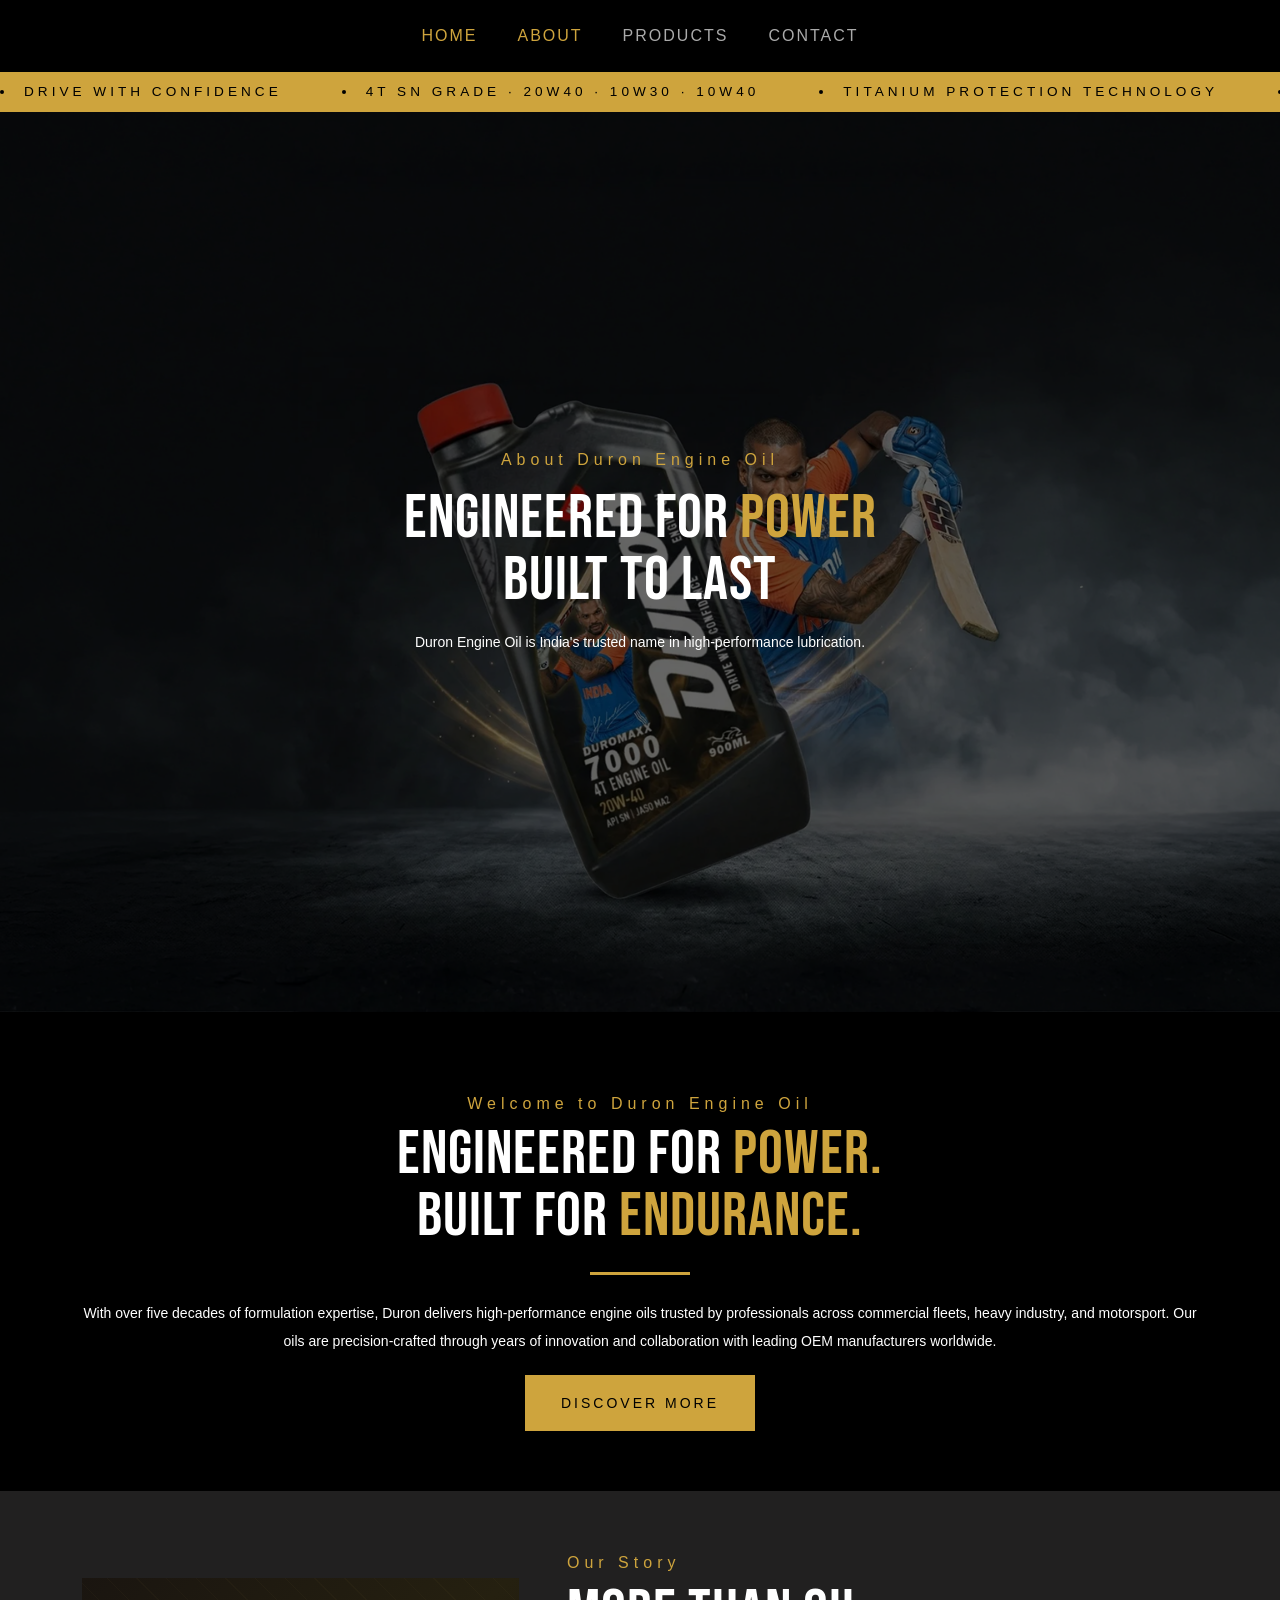
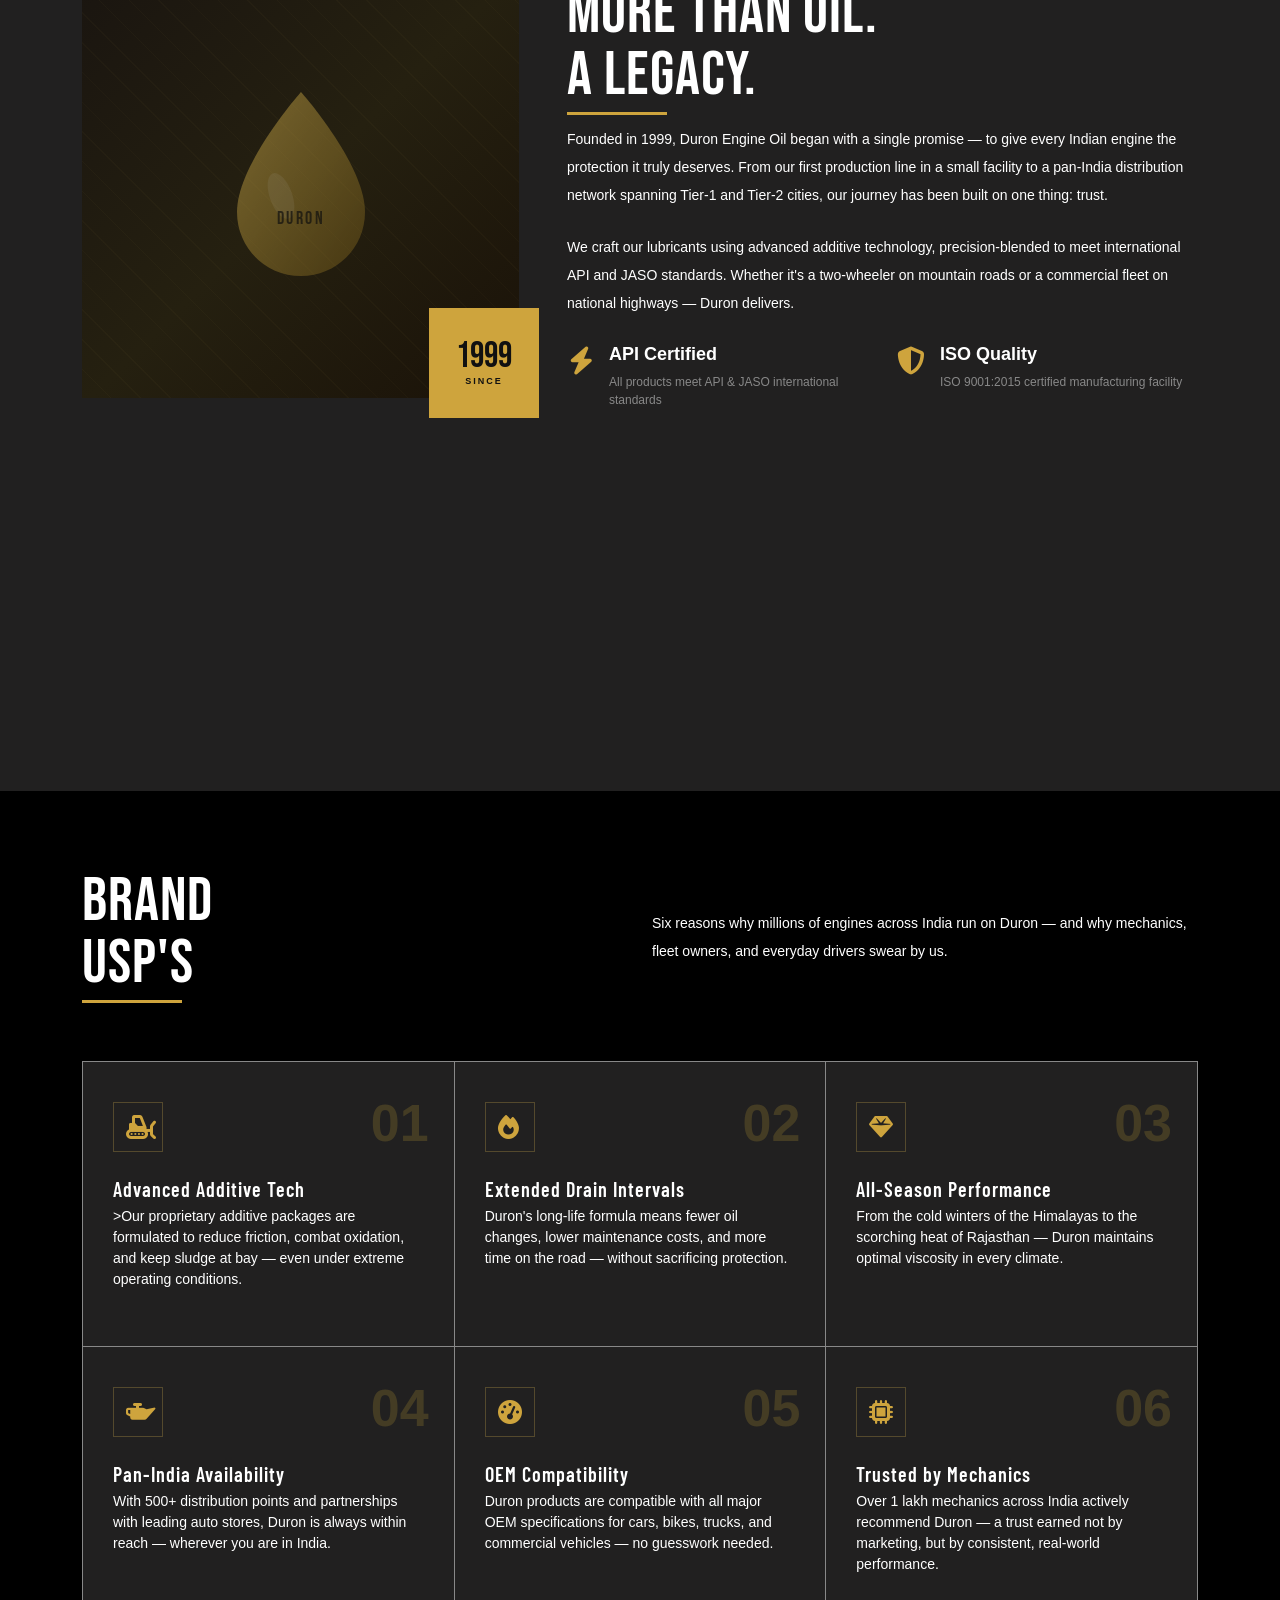
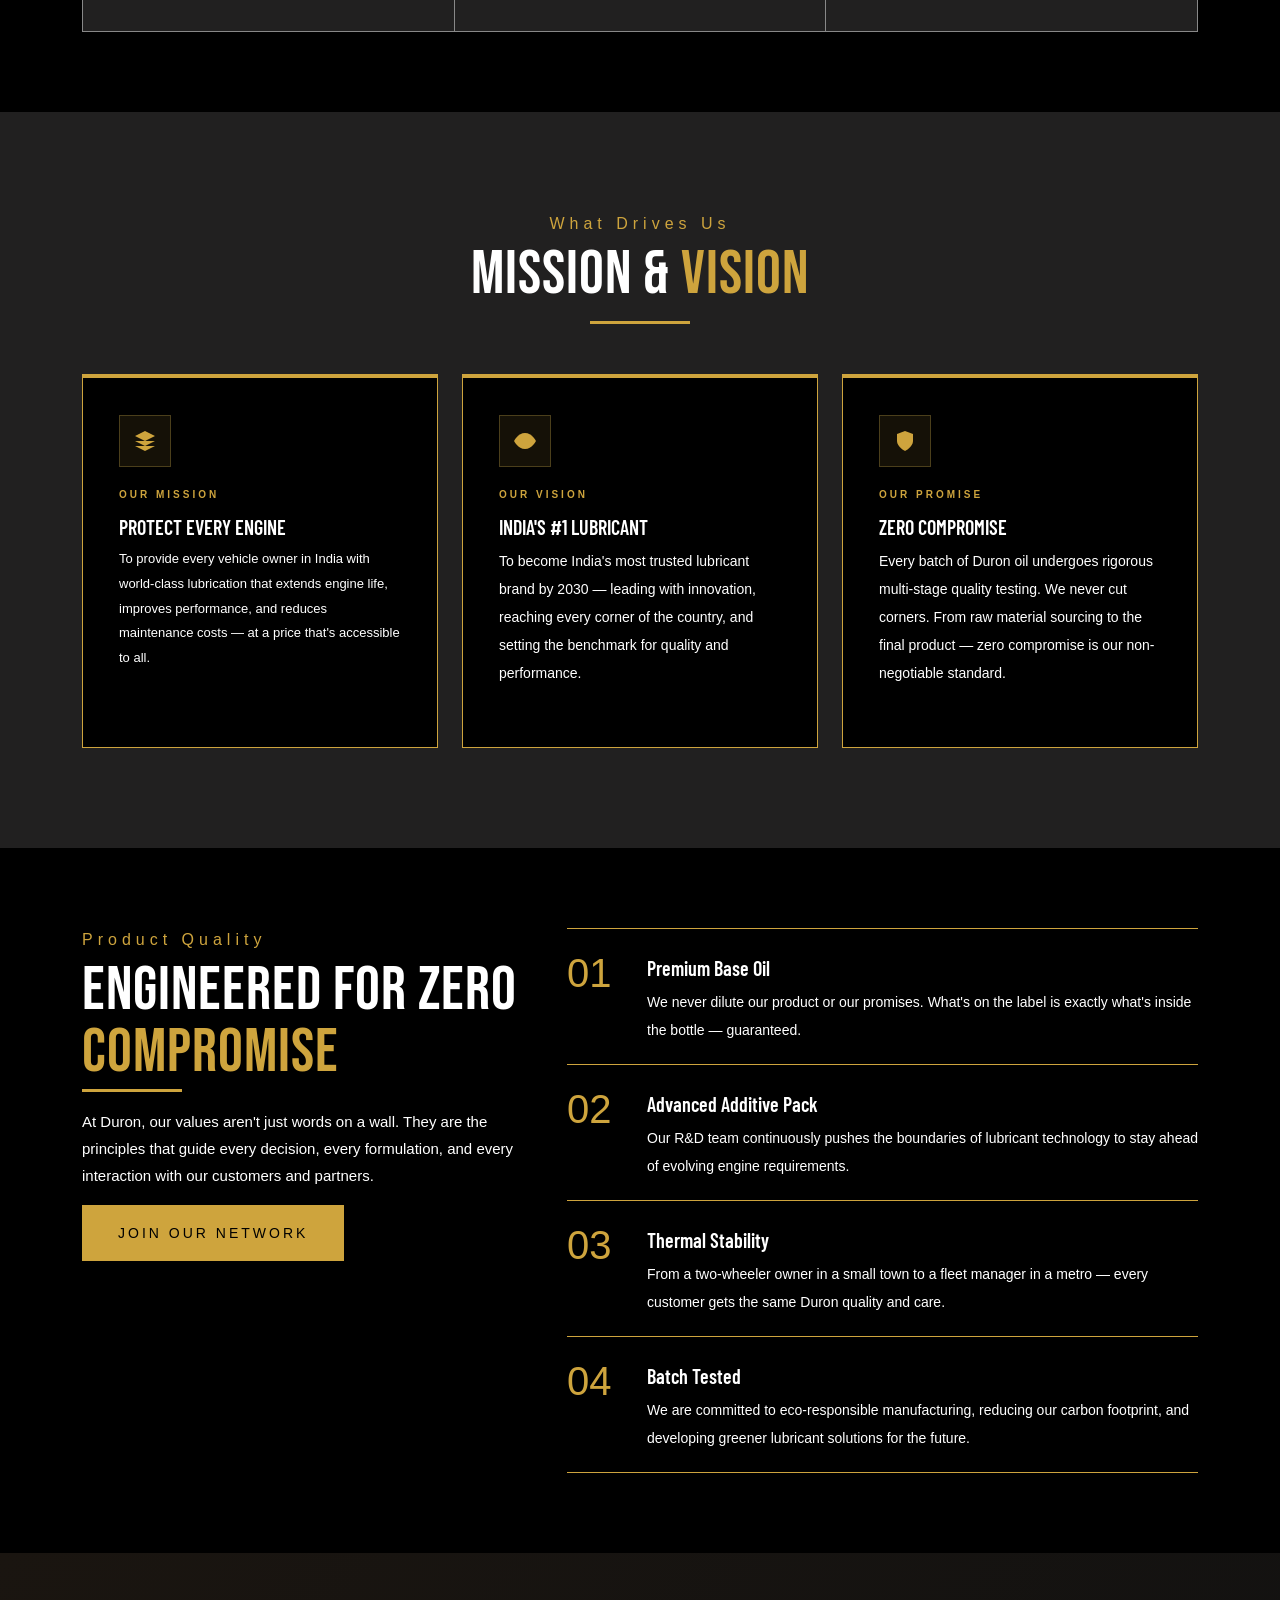
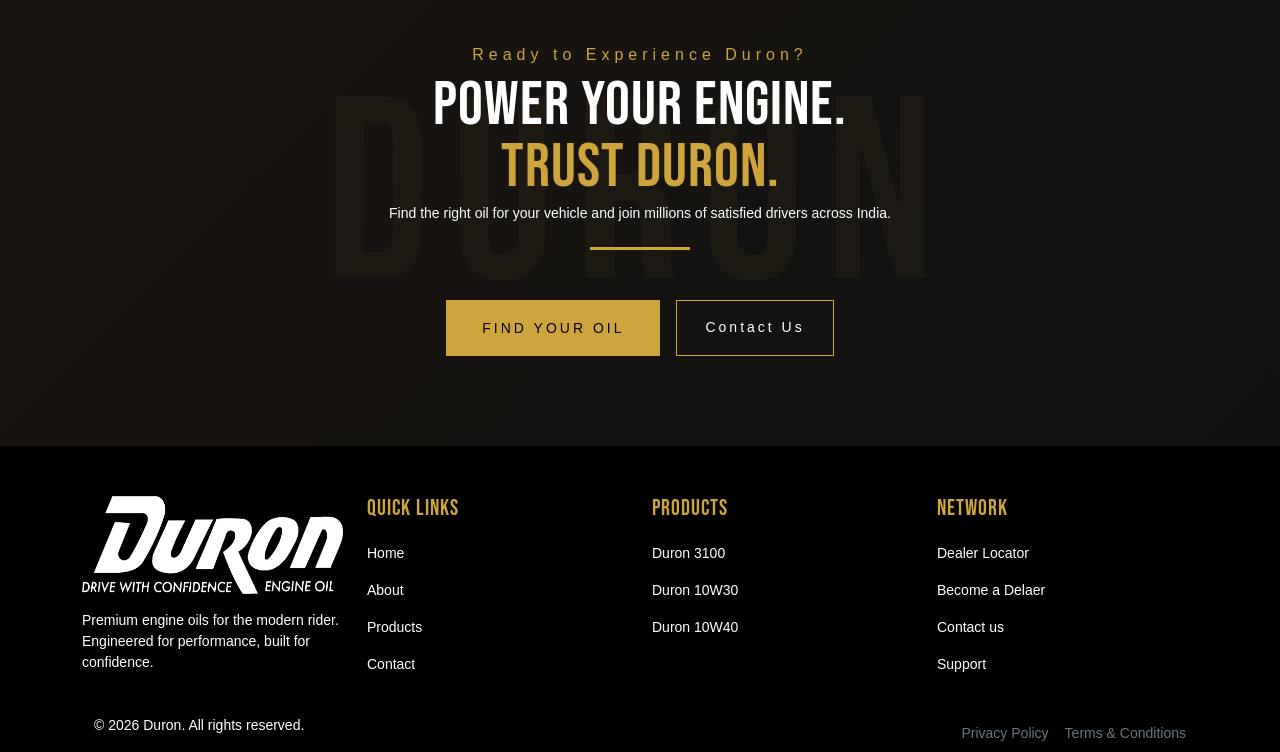
==== commit 869c2294: "update" ====
--- a/about.html
+++ b/about.html
@@ -19,10 +19,7 @@
     <link href="https://fonts.googleapis.com/css2?family=Bebas+Neue&display=swap" rel="stylesheet">
     <style>
         /* ── STORY SECTION ── */
-        .story-section {
-            background-color: var(--dark);
-            padding: 100px 0;
-        }
+
 
         .story-img-block {
             position: relative;
@@ -140,9 +137,10 @@
             </button>
             <div class="collapse navbar-collapse justify-content-center" id="mainNav">
                 <ul class="navbar-nav gap-0 mt-4 gap-lg-4 mt-lg-0">
+                    <li class="nav-item"><a class="nav-link active" href="./index.html">Home</a></li>
                     <li class="nav-item"><a class="nav-link active" href="./about.html">About</a></li>
                     <li class="nav-item"><a class="nav-link" href="./product.html">PRODUCTS</a></li>
-                    <li class="nav-item"><a class="nav-link" href="#technology">TECHNOLOGY</a></li>
+                    <!-- <li class="nav-item"><a class="nav-link" href="#technology">TECHNOLOGY</a></li> -->
                     <li class="nav-item"><a class="nav-link" href="./contact.html">CONTACT</a></li>
                 </ul>
             </div>
@@ -172,59 +170,46 @@
     </div>
 
     <!-- ══ HERO ══ -->
-    <section class="about-hero">
-        <div class="container position-relative">
-            <div class="row align-items-center">
-                <div class="col-lg-7">
-                    <p class="our-story-label mb-5">About Duron Engine Oil</p>
-                    <h1 class="story-heading mb-2">
-                        ENGINEERED<br>
-                        FOR <span class="gold">POWER.</span>
-                        BUILT TO<br>LAST.
+    <section class="hero-section text-center d-flex align-items-center"
+        style="background-image: url('../image/hero.png');">
+
+        <div class="container">
+            <div class="row justify-content-center">
+                <div class="col-lg-8">
+
+                    <p class="our-story-label mb-3">About Duron Engine Oil</p>
+
+                    <h1 class="story-heading mb-3">
+                        ENGINEERED FOR <span class="gold">POWER</span><br>
+                        BUILT TO LAST
                     </h1>
-                    <p class="about-hero-desc">
+
+                    <p class="story-body">
                         Duron Engine Oil is India's trusted name in high-performance lubrication.
-                        From bustling city roads to rugged highways, we protect what powers your journey —
-                        every kilometre, every engine, every time.
                     </p>
-                    <div class="d-flex gap-3 mt-4">
-                        <a href="#" class="about-btn-gold">Our Products</a>
-                        <a href="#" class="about-btn-outline-gold">Our Story</a>
-                    </div>
-                </div>
-            </div>
-
-            <!-- Stats -->
-            <!-- <div class="about-hero-stats">
-                <div class="row g-0 text-center">
-                    <div class="col-6 col-md-3">
-                        <div class="about-stat-item">
-                            <div class="about-stat-number">25+</div>
-                            <div class="about-stat-label">Years of Excellence</div>
-                        </div>
-                    </div>
-                    <div class="col-6 col-md-3">
-                        <div class="about-stat-item">
-                            <div class="about-stat-number">500+</div>
-                            <div class="about-stat-label">Cities Covered</div>
-                        </div>
-                    </div>
-                    <div class="col-6 col-md-3">
-                        <div class="about-stat-item mt-4 mt-md-0">
-                            <div class="about-stat-number">10M+</div>
-                            <div class="about-stat-label">Engines Protected</div>
-                        </div>
-                    </div>
-                    <div class="col-6 col-md-3">
-                        <div class="about-stat-item mt-4 mt-md-0">
-                            <div class="about-stat-number">50+</div>
-                            <div class="about-stat-label">Product Variants</div>
-                        </div>
-                    </div>
-                </div>
-            </div> -->
+
+                </div>
+            </div>
         </div>
     </section>
+
+    <section class="about-text-section">
+        <div class="container">
+            <p class="our-story-label">Welcome to Duron Engine Oil</p>
+            <h1 class="story-heading mx-auto">
+                Engineered for <span class=" gold">Power.</span><br>
+                Built for <span class="gold">Endurance.</span>
+            </h1>
+            <div class="hero-divider"></div>
+            <p class="story-body">
+                With over five decades of formulation expertise, Duron delivers high-performance engine oils trusted by
+                professionals across commercial fleets, heavy industry, and motorsport. Our oils are precision-crafted
+                through years of innovation and collaboration with leading OEM manufacturers worldwide.
+            </p>
+            <a href="#" class="btn-custom">Discover More</a>
+        </div>
+    </section>
+
 
     <!-- ══ PRODUCTS STRIP ══ -->
     <!-- <div class="products-strip">
@@ -241,7 +226,7 @@
     </div> -->
 
     <!-- ══ STORY ══ -->
-    <section class="story-section">
+    <section class="about-story-section">
         <div class="container">
             <div class="row align-items-center g-5">
                 <div class="col-lg-5">
@@ -312,74 +297,12 @@
             </div>
         </div>
     </section>
-
-    <!-- ══ MISSION & VISION ══ -->
-    <section class="mv-section">
-        <div class="container">
-            <div class="text-center mb-5">
-                <p class="our-story-label justify-content-center">What Drives Us</p>
-                <h2 class="story-heading">MISSION & <span class="gold">VISION</span></h2>
-                <div class="title-underline"></div>
-            </div>
-
-            <div class="row g-4">
-                <div class="col-md-4">
-                    <div class="mv-card">
-                        <div class="mv-icon">
-                            <svg viewBox="0 0 24 24">
-                                <path d="M12 2L2 7l10 5 10-5-10-5zM2 17l10 5 10-5M2 12l10 5 10-5" />
-                            </svg>
-                        </div>
-                        <div class="mv-label">Our Mission</div>
-                        <div class="feat-title">PROTECT EVERY ENGINE</div>
-                        <p class="mv-text">To provide every vehicle owner in India with world-class lubrication that
-                            extends engine life, improves performance, and reduces maintenance costs — at a price that's
-                            accessible to all.</p>
-                    </div>
-                </div>
-
-                <div class="col-md-4">
-                    <div class="mv-card">
-                        <div class="mv-icon">
-                            <svg viewBox="0 0 24 24">
-                                <path d="M1 12s4-8 11-8 11 8 11 8-4 8-11 8-11-8-11-8z" />
-                                <circle cx="12" cy="12" r="3" />
-                            </svg>
-                        </div>
-                        <div class="mv-label">Our Vision</div>
-                        <div class="feat-title">INDIA'S #1 LUBRICANT</div>
-                        <p class="story-body">To become India's most trusted lubricant brand by 2030 — leading with
-                            innovation, reaching every corner of the country, and setting the benchmark for quality and
-                            performance.</p>
-                    </div>
-                </div>
-
-                <div class="col-md-4">
-                    <div class="mv-card">
-                        <div class="mv-icon">
-                            <svg viewBox="0 0 24 24">
-                                <path d="M12 22s8-4 8-10V5l-8-3-8 3v7c0 6 8 10 8 10z" />
-                            </svg>
-                        </div>
-                        <div class="mv-label">Our Promise</div>
-                        <div class="feat-title">ZERO COMPROMISE</div>
-                        <p class="story-body">Every batch of Duron oil undergoes rigorous multi-stage quality testing.
-                            We
-                            never cut corners. From raw material sourcing to the final product — zero compromise is our
-                            non-negotiable standard.</p>
-                    </div>
-                </div>
-            </div>
-        </div>
-    </section>
-
-    <!-- ══ WHY DURON ══ -->
     <section class="why-section">
         <div class="container">
             <div class="row align-items-end mb-5">
                 <div class="col-lg-6">
-                    <p class="our-story-label">Why Choose Us</p>
-                    <h2 class="story-heading">THE DURON<br><span>ADVANTAGE</span></h2>
+                    <!-- <p class="our-story-label">Why Choose Us</p> -->
+                    <h2 class="story-heading">Brand<br><span>USP'S</span></h2>
                     <div class="title-line"></div>
                 </div>
                 <div class="col-lg-6">
@@ -501,14 +424,79 @@
             </div> -->
         </div>
     </section>
+    <!-- ══ MISSION & VISION ══ -->
+    <section class="mv-section">
+        <div class="container">
+            <div class="text-center mb-5">
+                <p class="our-story-label justify-content-center">What Drives Us</p>
+                <h2 class="story-heading">MISSION & <span class="gold">VISION</span></h2>
+                <div class="title-underline"></div>
+            </div>
+
+            <div class="row g-4">
+                <div class="col-md-4">
+                    <div class="mv-card">
+                        <div class="mv-icon">
+                            <svg viewBox="0 0 24 24">
+                                <path d="M12 2L2 7l10 5 10-5-10-5zM2 17l10 5 10-5M2 12l10 5 10-5" />
+                            </svg>
+                        </div>
+                        <div class="mv-label">Our Mission</div>
+                        <div class="feat-title">PROTECT EVERY ENGINE</div>
+                        <p class="mv-text">To provide every vehicle owner in India with world-class lubrication that
+                            extends engine life, improves performance, and reduces maintenance costs — at a price that's
+                            accessible to all.</p>
+                    </div>
+                </div>
+
+                <div class="col-md-4">
+                    <div class="mv-card">
+                        <div class="mv-icon">
+                            <svg viewBox="0 0 24 24">
+                                <path d="M1 12s4-8 11-8 11 8 11 8-4 8-11 8-11-8-11-8z" />
+                                <circle cx="12" cy="12" r="3" />
+                            </svg>
+                        </div>
+                        <div class="mv-label">Our Vision</div>
+                        <div class="feat-title">INDIA'S #1 LUBRICANT</div>
+                        <p class="story-body">To become India's most trusted lubricant brand by 2030 — leading with
+                            innovation, reaching every corner of the country, and setting the benchmark for quality and
+                            performance.</p>
+                    </div>
+                </div>
+
+                <div class="col-md-4">
+                    <div class="mv-card">
+                        <div class="mv-icon">
+                            <svg viewBox="0 0 24 24">
+                                <path d="M12 22s8-4 8-10V5l-8-3-8 3v7c0 6 8 10 8 10z" />
+                            </svg>
+                        </div>
+                        <div class="mv-label">Our Promise</div>
+                        <div class="feat-title">ZERO COMPROMISE</div>
+                        <p class="story-body">Every batch of Duron oil undergoes rigorous multi-stage quality testing.
+                            We
+                            never cut corners. From raw material sourcing to the final product — zero compromise is our
+                            non-negotiable standard.</p>
+                    </div>
+                </div>
+            </div>
+        </div>
+    </section>
+
+    <!-- ══ WHY DURON ══ -->
+
 
     <!-- ══ CORE VALUES ══ -->
     <section class="values-section">
         <div class="container">
             <div class="row g-5">
                 <div class="col-lg-5">
-                    <p class="our-story-label">What We Stand For</p>
-                    <h2 class="story-heading">OUR CORE<br><span class="gold">VALUES</span></h2>
+                    <p class="our-story-label">Product Quality</p>
+
+
+                    <h2 class="story-heading">ENGINEERED
+                        FOR ZERO<br><span class="gold">COMPROMISE</span></h2>
                     <div class="title-line"></div>
                     <p class="about-hero-desc mt-3">
                         At Duron, our values aren't just words on a wall. They are the principles that guide every
@@ -521,7 +509,7 @@
                     <div class="value-row ">
                         <div class="value-num">01</div>
                         <div>
-                            <div class="feat-title">Integrity in Every Drop</div>
+                            <div class="feat-title">Premium Base Oil</div>
                             <p class="story-body">We never dilute our product or our promises. What's on the label is
                                 exactly what's inside the bottle — guaranteed.</p>
                         </div>
@@ -529,7 +517,7 @@
                     <div class="value-row">
                         <div class="value-num">02</div>
                         <div>
-                            <div class="feat-title">Innovation Without Limits</div>
+                            <div class="feat-title">Advanced Additive Pack</div>
                             <p class="story-body">Our R&D team continuously pushes the boundaries of lubricant
                                 technology to stay ahead of evolving engine requirements.</p>
                         </div>
@@ -537,7 +525,7 @@
                     <div class="value-row">
                         <div class="value-num">03</div>
                         <div>
-                            <div class="feat-title">Customer First, Always</div>
+                            <div class="feat-title">Thermal Stability</div>
                             <p class="story-body">From a two-wheeler owner in a small town to a fleet manager in a metro
                                 — every customer gets the same Duron quality and care.</p>
                         </div>
@@ -545,7 +533,7 @@
                     <div class="value-row">
                         <div class="value-num">04</div>
                         <div>
-                            <div class="feat-title">Sustainability Matters</div>
+                            <div class="feat-title">Batch Tested</div>
                             <p class="story-body">We are committed to eco-responsible manufacturing, reducing our carbon
                                 footprint, and developing greener lubricant solutions for the future.</p>
                         </div>
@@ -576,14 +564,16 @@
         <div class="container">
             <div class="row">
                 <div class="col-lg-3 mb-4">
-                    <h5>DUR<span>O</span>N</h5>
-                    <p>Premium engine oils for the modern rider. Engineered for performance, built for confidence.</p>
+                    <img src="./image/Duron-Logo.png" alt="logo" class="w-100 h-50" />
+                    <p class="mt-3">Premium engine oils for the modern rider. Engineered for performance, built for
+                        confidence.</p>
                 </div>
                 <div class="col-lg-3 col-md-6 mb-4">
                     <h5>QUICK LINKS</h5>
+                    <p><a href="./index.html">Home</a></p>
                     <p><a href="./about.html">About</a></p>
                     <p><a href="./product.html">Products</a></p>
-                    <p><a href="#technology">Technology</a></p>
+                    <!-- <p><a href="#technology">Technology</a></p> -->
                     <p><a href="./contact.html">Contact</a></p>
                 </div>
                 <div class="col-lg-3 col-md-6 mb-4">
--- a/style/style.css
+++ b/style/style.css
@@ -177,6 +177,13 @@
     overflow: hidden;
 }
 
+.about-story-section {
+    background: var(--dark-gray);
+    padding: 60px 0px;
+    min-height: 100vh;
+    overflow: hidden;
+}
+
 .right-panel {
     padding: 0 50px;
 }
@@ -864,6 +871,46 @@
     }
 }
 
+.about-banner {
+    position: relative;
+    background-image: url('../image/about-us-banner.jpg');
+    background-size: cover;
+    background-position: center;
+    background-repeat: no-repeat;
+    overflow: hidden;
+    width: 100%;
+    height: 100vh;
+    display: flex;
+    justify-content: center;
+    align-items: center;
+    text-align: center;
+}
+
+.about-banner::before {
+    content: '';
+    position: absolute;
+    inset: 0;
+    /* background: radial-gradient(ellipse 70% 60% at 50% 50%, rgba(232, 255, 71, 0.08), transparent 70%); */
+}
+
+/* .banner-grid {
+    position: absolute;
+    inset: 0;
+    background-image: linear-gradient(rgba(232, 255, 71, 0.04) 1px, transparent 1px),
+        linear-gradient(90deg, rgba(232, 255, 71, 0.04) 1px, transparent 1px);
+    background-size: 48px 48px;
+} */
+
+
+
+
+.about-banner p {
+    font-size: 17px;
+    color: var(--text-light);
+    margin-top: 14px;
+    position: relative;
+}
+
 .contact-banner {
     position: relative;
     background: linear-gradient(160deg, #0a0a0a 0%, #141414 100%);
@@ -879,13 +926,13 @@
     background: radial-gradient(ellipse 70% 60% at 50% 50%, rgba(232, 255, 71, 0.08), transparent 70%);
 }
 
-.banner-grid {
+/* .banner-grid {
     position: absolute;
     inset: 0;
     background-image: linear-gradient(rgba(232, 255, 71, 0.04) 1px, transparent 1px),
         linear-gradient(90deg, rgba(232, 255, 71, 0.04) 1px, transparent 1px);
     background-size: 48px 48px;
-}
+} */
 
 .contact-banner .badge-tag {
     display: inline-block;
@@ -1376,7 +1423,7 @@
 
 /* ── TEAM / VALUES ── */
 .values-section {
-    background: var(--dark-gray);
+    background: var(--dark);
     padding: 80px 0;
 }
 
@@ -1442,4 +1489,64 @@
 
 .product-card:hover::before {
     transform: scaleX(1);
+}
+
+.description-section {
+    background-color: var(--dark);
+    border-top: 1px solid var(--card-border);
+    padding: 80px 0px;
+}
+
+.hero-section {
+    padding: 80px 0;
+    text-align: center;
+    position: relative;
+    /* border-bottom: 1px solid var(--card-border); */
+    height: 100vh;
+    background-size: cover;
+    background-position: center;
+    background-repeat: no-repeat;
+}
+
+/* Overlay */
+.hero-section::before {
+    content: "";
+    position: absolute;
+    inset: 0;
+    background: rgba(0, 0, 0, 0.6);
+}
+
+.hero-section .container {
+    position: relative;
+    z-index: 2;
+}
+
+.about-text-section {
+    background-color: var(--duron-dark);
+    padding: 80px 0 60px;
+    text-align: center;
+    position: relative;
+    overflow: hidden;
+}
+
+
+.about-text-section::before {
+    content: '';
+    position: absolute;
+    width: 500px;
+    height: 300px;
+
+    /* background: radial-gradient(circle, var(--dark-gray) 0%, transparent 70%); */
+    top: -80px;
+    left: 50%;
+    transform: translateX(-50%);
+    pointer-events: none;
+}
+
+
+.hero-divider {
+    width: 100px;
+    height: 3px;
+    background: var(--gold);
+    margin: 1.5rem auto;
 }
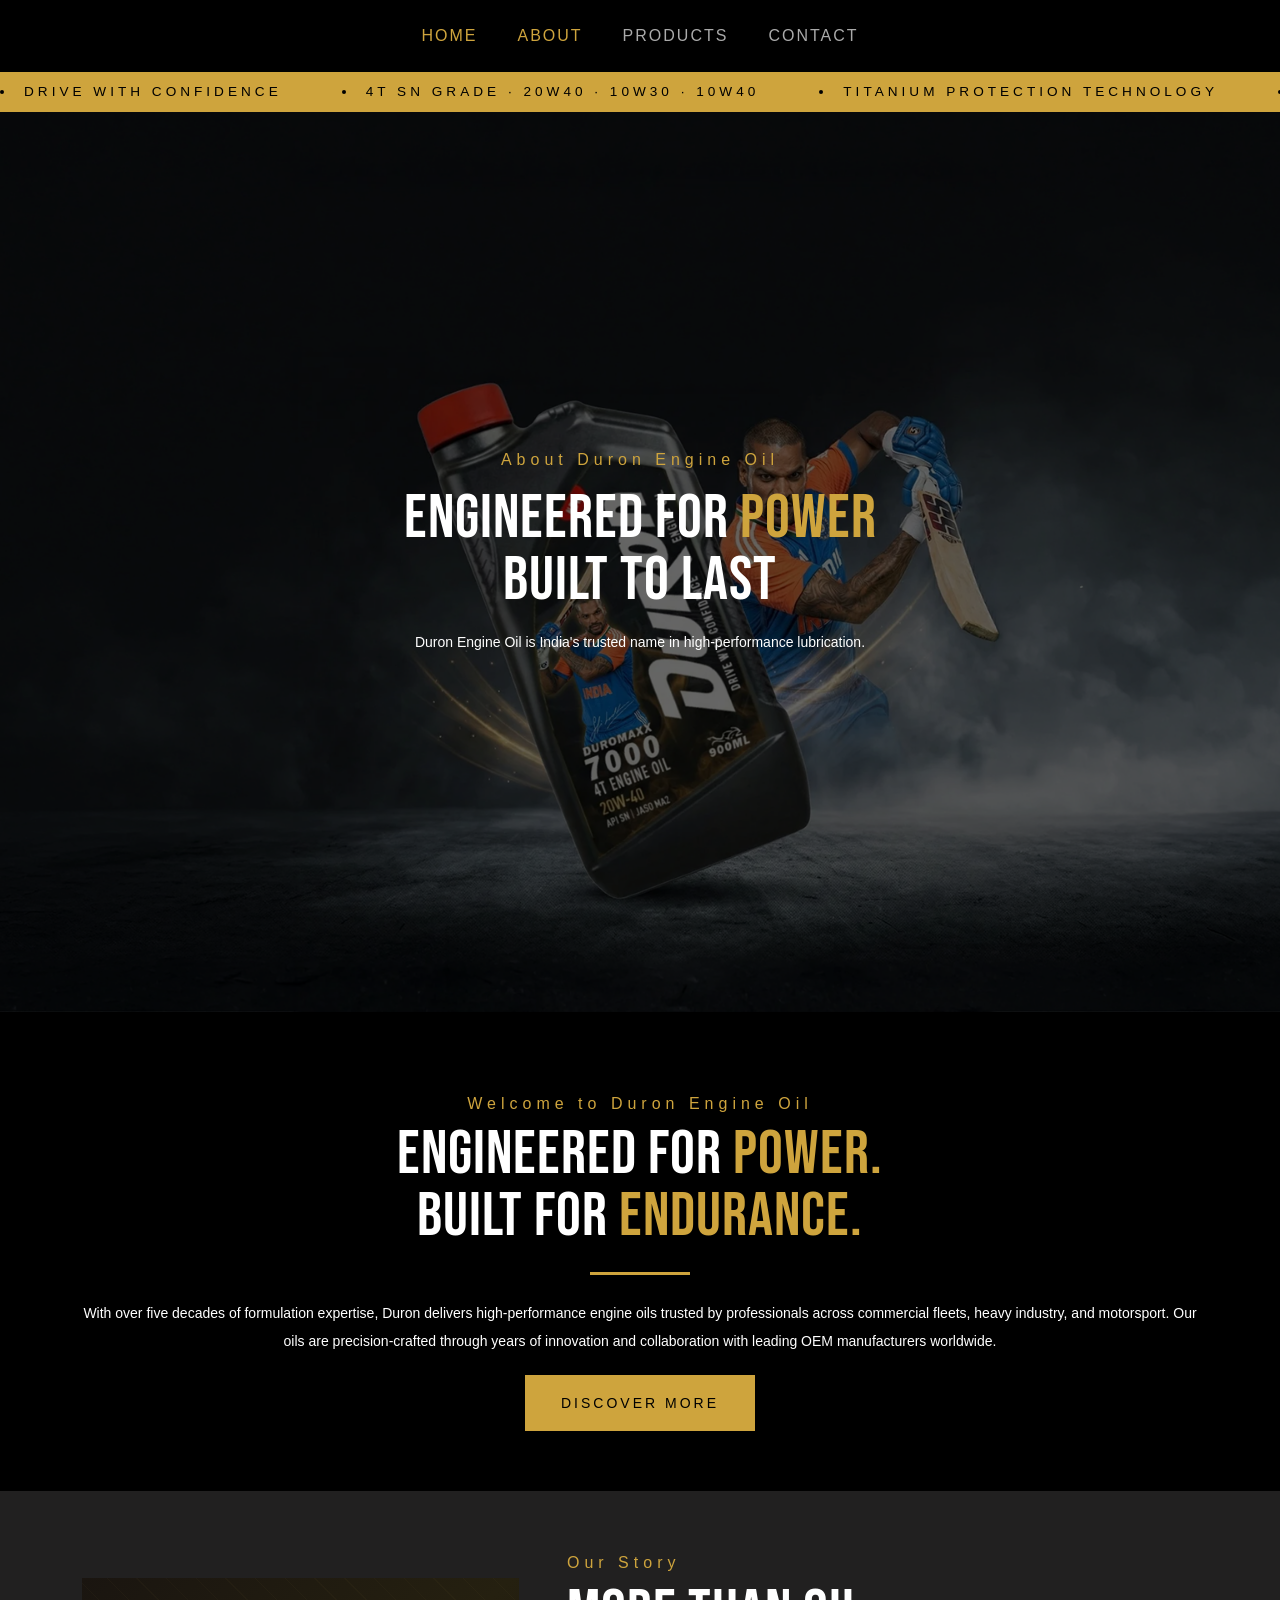
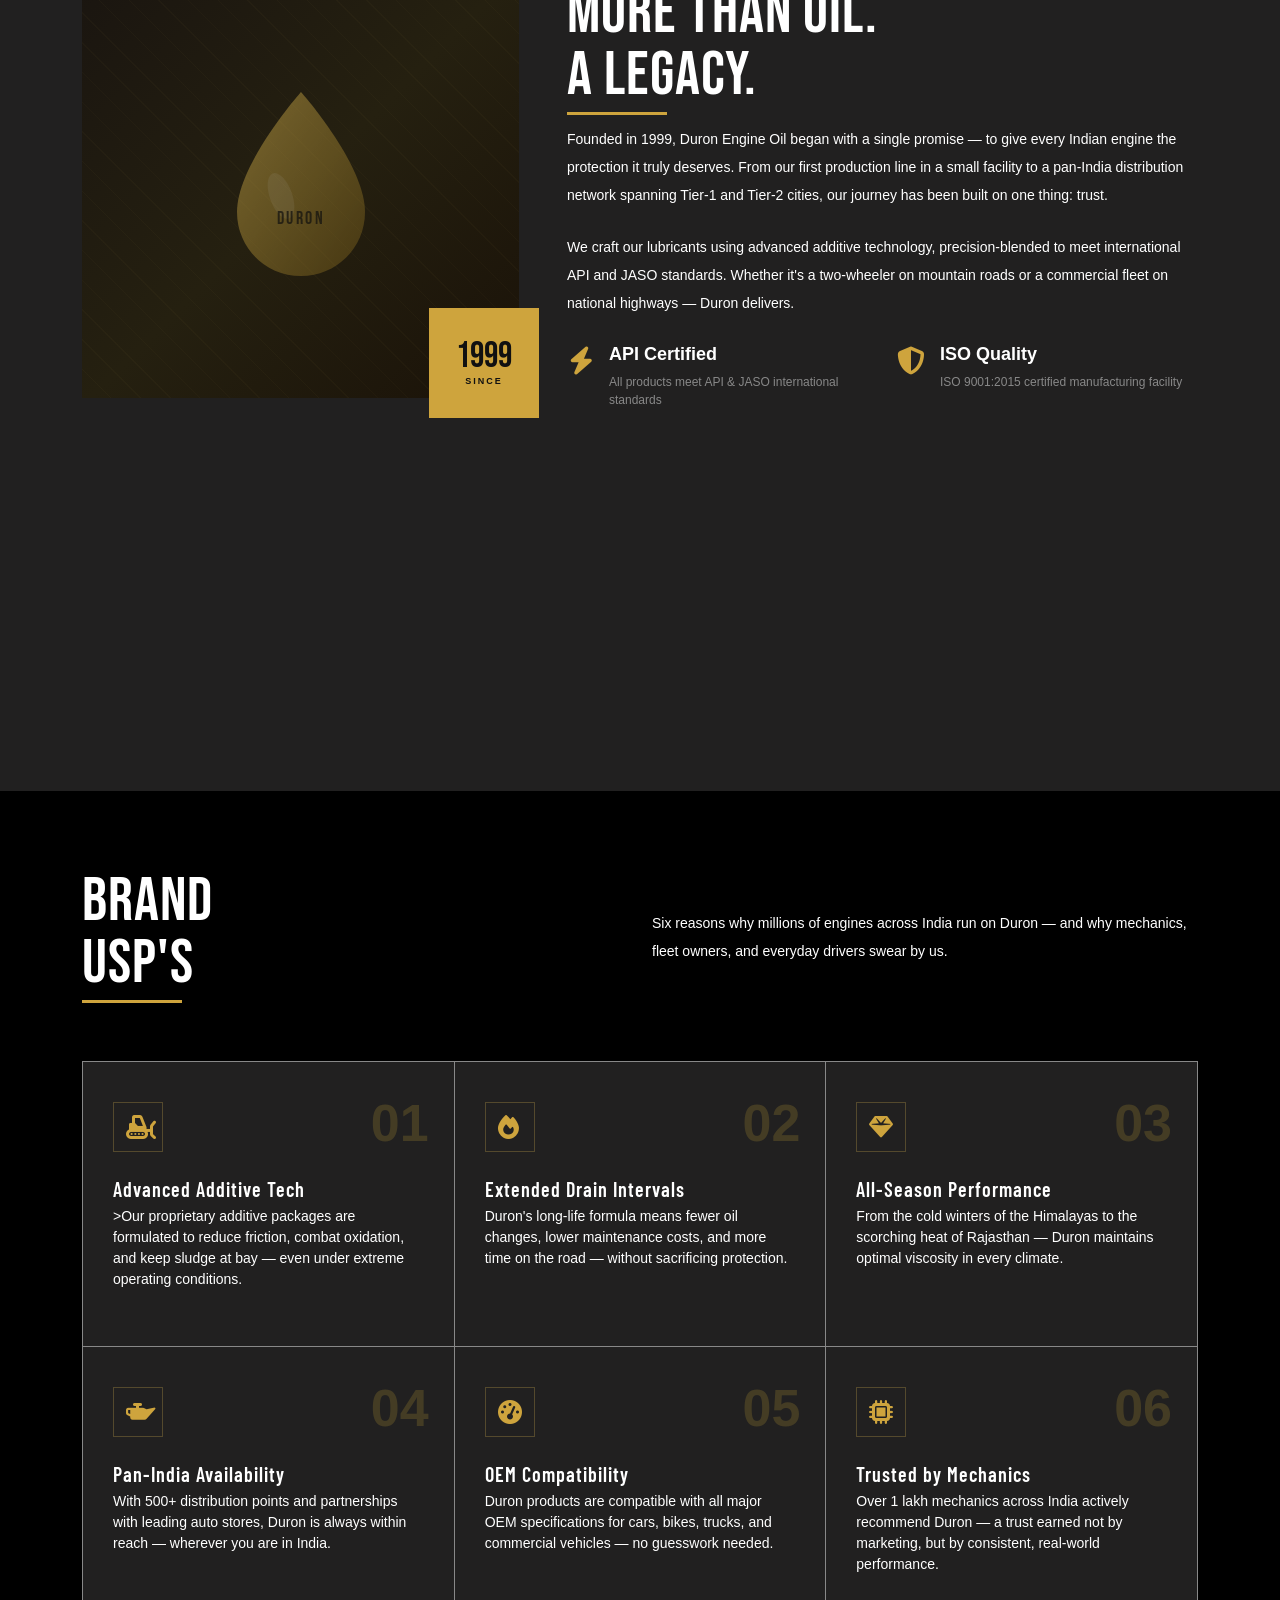
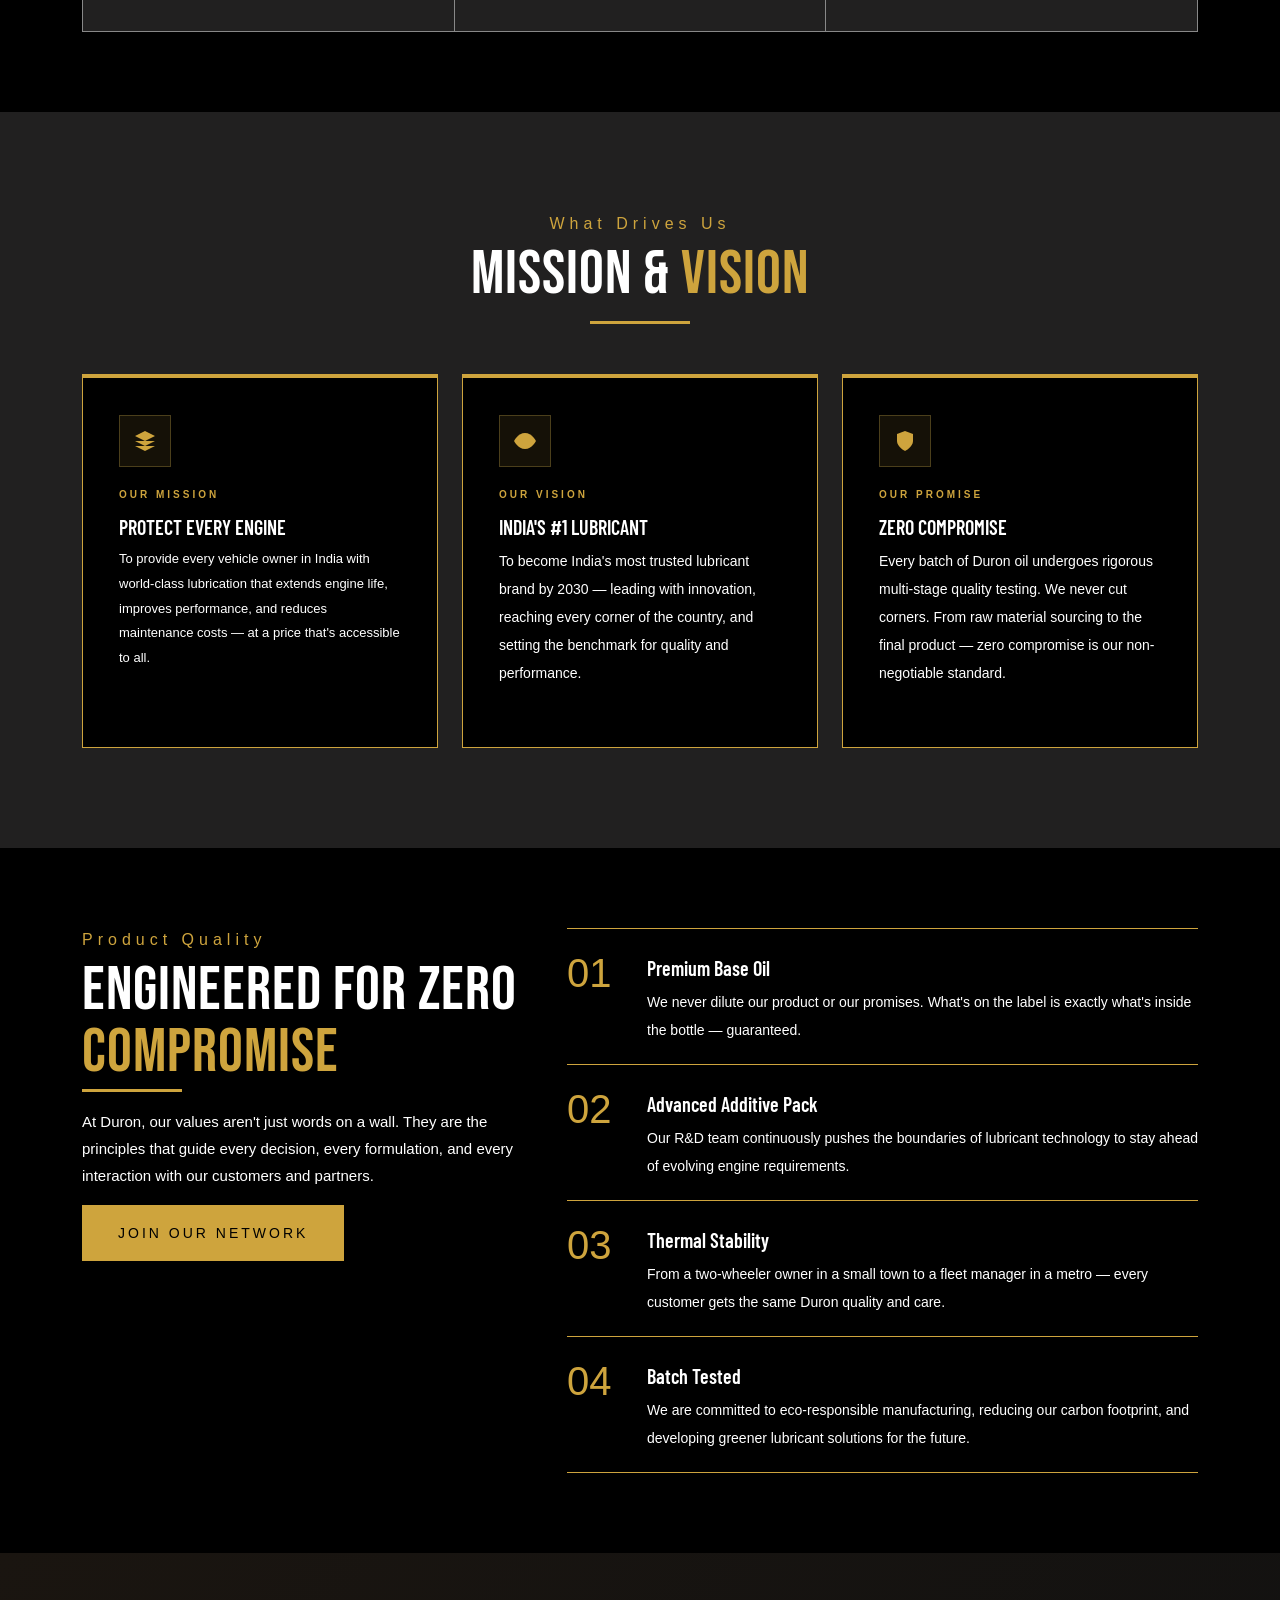
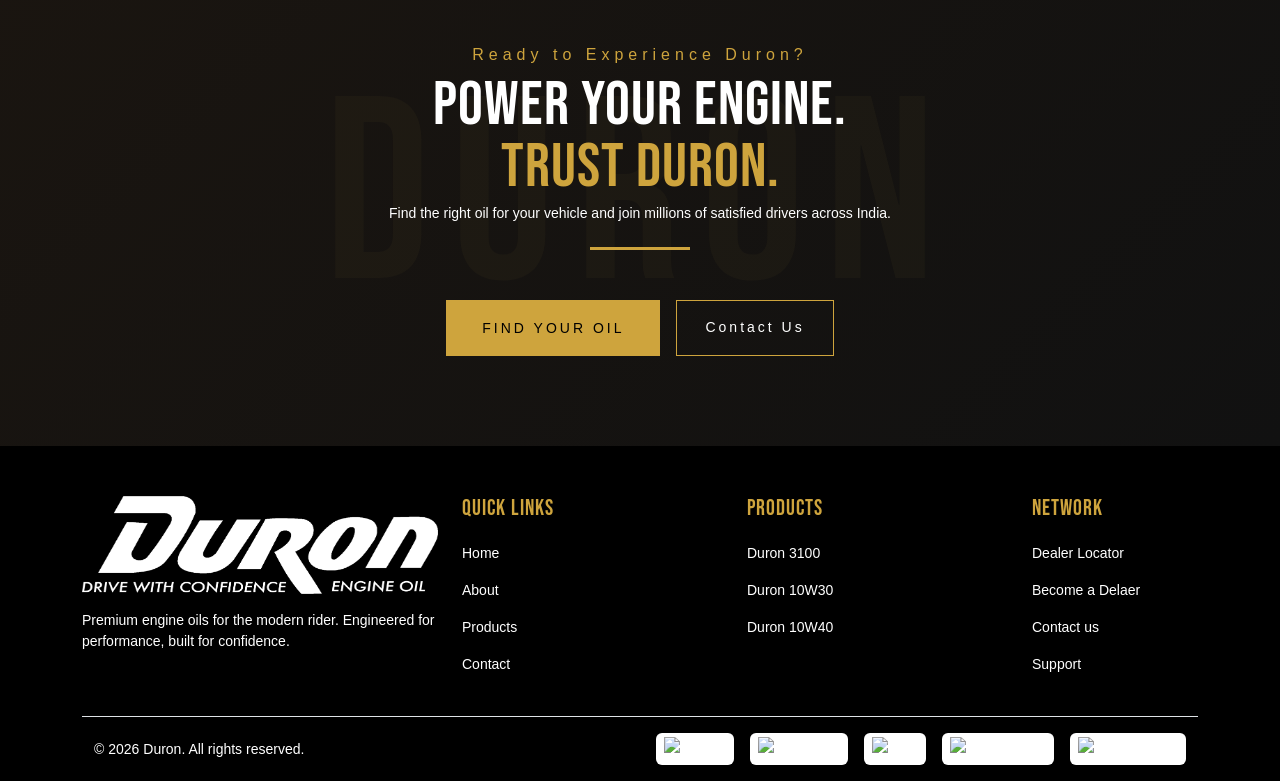
==== commit aa496e60: "update" ====
--- a/about.html
+++ b/about.html
@@ -560,10 +560,11 @@
     </section>
 
     <!-- ══ FOOTER ══ -->
-    <footer class="footer">
-        <div class="container">
-            <div class="row">
-                <div class="col-lg-3 mb-4">
+    <footer class="footer" data-aos="zoom-in">
+        <div class="container">
+
+            <div class="row justify-content-center">
+                <div class="col-lg-4 mb-4">
                     <img src="./image/Duron-Logo.png" alt="logo" class="w-100 h-50" />
                     <p class="mt-3">Premium engine oils for the modern rider. Engineered for performance, built for
                         confidence.</p>
@@ -582,7 +583,7 @@
                     <p><a href="#">Duron 10W30</a></p>
                     <p><a href="#">Duron 10W40</a></p>
                 </div>
-                <div class="col-lg-3 col-md-6 mb-4">
+                <div class="col-lg-2 col-md-6 mb-4">
                     <h5>Network</h5>
                     <p><a href="#">Dealer Locator</a></p>
                     <p><a href="#">Become a Delaer</a></p>
@@ -590,38 +591,55 @@
                     <p><a href="#">Support</a></p>
                 </div>
             </div>
-            <div class="footer-bottom">
+            <div class="footer-bottom py-3 border-top">
                 <div class="container">
-                    <div class="row align-items-center">
+                    <div class="row align-items-center ">
 
                         <!-- LEFT -->
                         <div class="col-md-6 text-center text-md-start">
-                            <p class="copyright-text">
+                            <p class="mb-0 small copyright-text">
                                 &copy;
                                 <script>document.write(new Date().getFullYear())</script>
-                                Duron. All rights reserved.
+                                <span class="brand">Duron</span>. All rights reserved.
                             </p>
                         </div>
 
                         <!-- RIGHT -->
-                        <div class="col-md-6 text-center text-md-end">
-                            <ul class="list-unstyled d-flex justify-content-center justify-content-md-end gap-3 mb-0">
+                        <div class="col-md-6">
+                            <ul
+                                class="footer-links list-unstyled d-flex justify-content-center justify-content-md-end gap-3 mb-0 align-items-center flex-wrap">
+
                                 <li>
-                                    <a href="#" class="text-decoration-none text-secondary">
-                                        Privacy Policy
-                                    </a>
+                                    <img src="https://cdn.jsdelivr.net/npm/simple-icons@v9/icons/paytm.svg" alt="Paytm"
+                                        height="28" class="bg-white rounded px-2 py-1">
                                 </li>
+
                                 <li>
-                                    <a href="#" class="text-decoration-none text-secondary">
-                                        Terms & Conditions
-                                    </a>
+                                    <img src="https://cdn.jsdelivr.net/npm/simple-icons@v9/icons/phonepe.svg"
+                                        alt="PhonePe" height="28" class="bg-white rounded px-2 py-1">
                                 </li>
+
+                                <li>
+                                    <img src="https://cdn.jsdelivr.net/npm/simple-icons@v9/icons/visa.svg" alt="Visa"
+                                        height="28" class="bg-white rounded px-2 py-1">
+                                </li>
+
+                                <li>
+                                    <img src="https://cdn.jsdelivr.net/npm/simple-icons@v9/icons/mastercard.svg"
+                                        alt="Mastercard" height="28" class="bg-white rounded px-2 py-1">
+                                </li>
+
+                                <li>
+                                    <img src="https://cdn.jsdelivr.net/npm/simple-icons@v9/icons/googlepay.svg"
+                                        alt="Google Pay" height="28" class="bg-white rounded px-2 py-1">
+                                </li>
+
                             </ul>
                         </div>
-
-                    </div>
-                </div>
-            </div>
+                    </div>
+                </div>
+            </div>
+        </div>
         </div>
     </footer>
 
--- a/style/style.css
+++ b/style/style.css
@@ -242,6 +242,7 @@
 .feature-item:hover {
     transform: translateX(5px);
     border-left-color: var(--gold);
+    padding: 5px;
 }
 
 .feature-icon {
@@ -514,9 +515,9 @@
            AMBASSADOR SECTION
         ======================================== */
 .brand-hero {
-    min-height: 100vh;
+    min-height: 90vh;
     padding: 60px 0;
-    background: url('../image/brandbf-1.png') no-repeat center center/cover;
+    background: url('../image/hero.png') no-repeat center center/cover;
     display: flex;
     align-items: center;
 }
@@ -716,7 +717,7 @@
 }
 
 .form-select {
-    color: var(--card-border) !important;
+    color: var(--text-light) !important;
 }
 
 .form-select option {
@@ -1549,4 +1550,10 @@
     height: 3px;
     background: var(--gold);
     margin: 1.5rem auto;
+}
+
+label.error {
+    color: red;
+    font-size: 12px;
+    margin-top: 4px;
 }
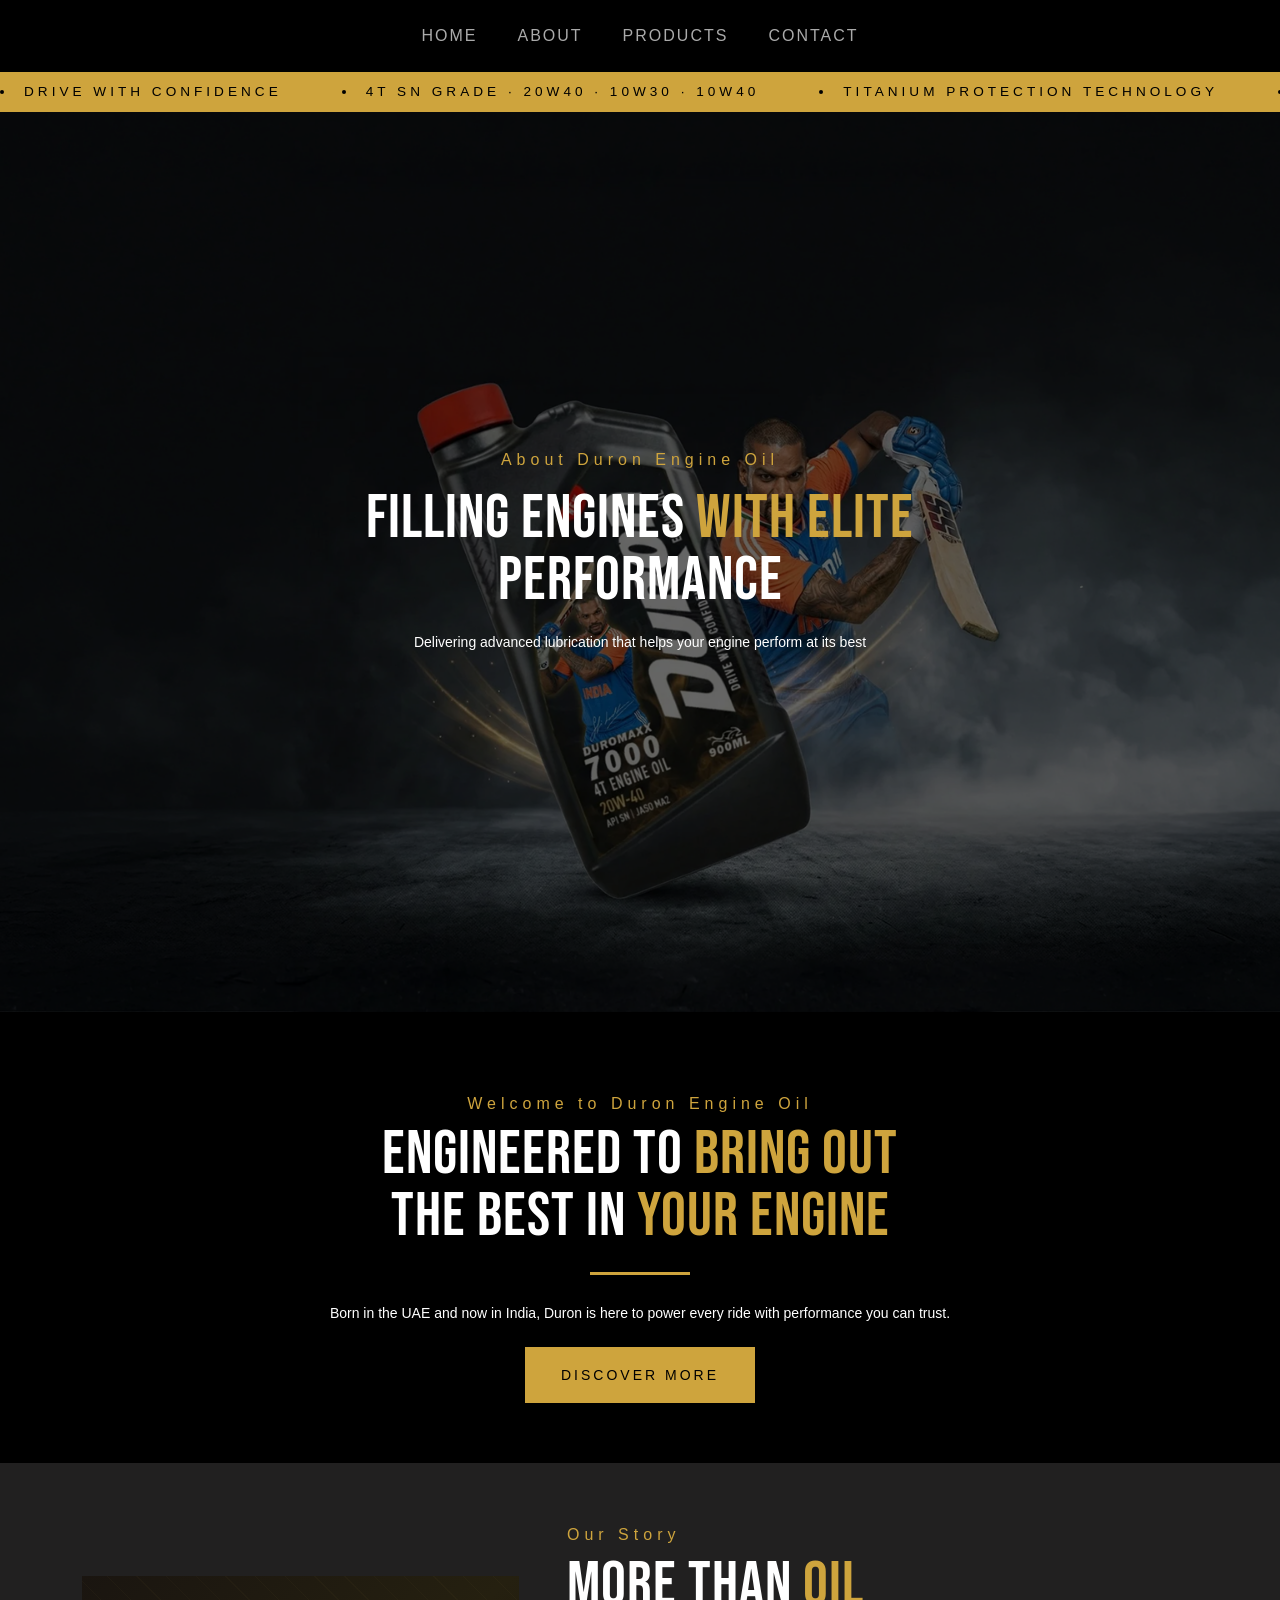
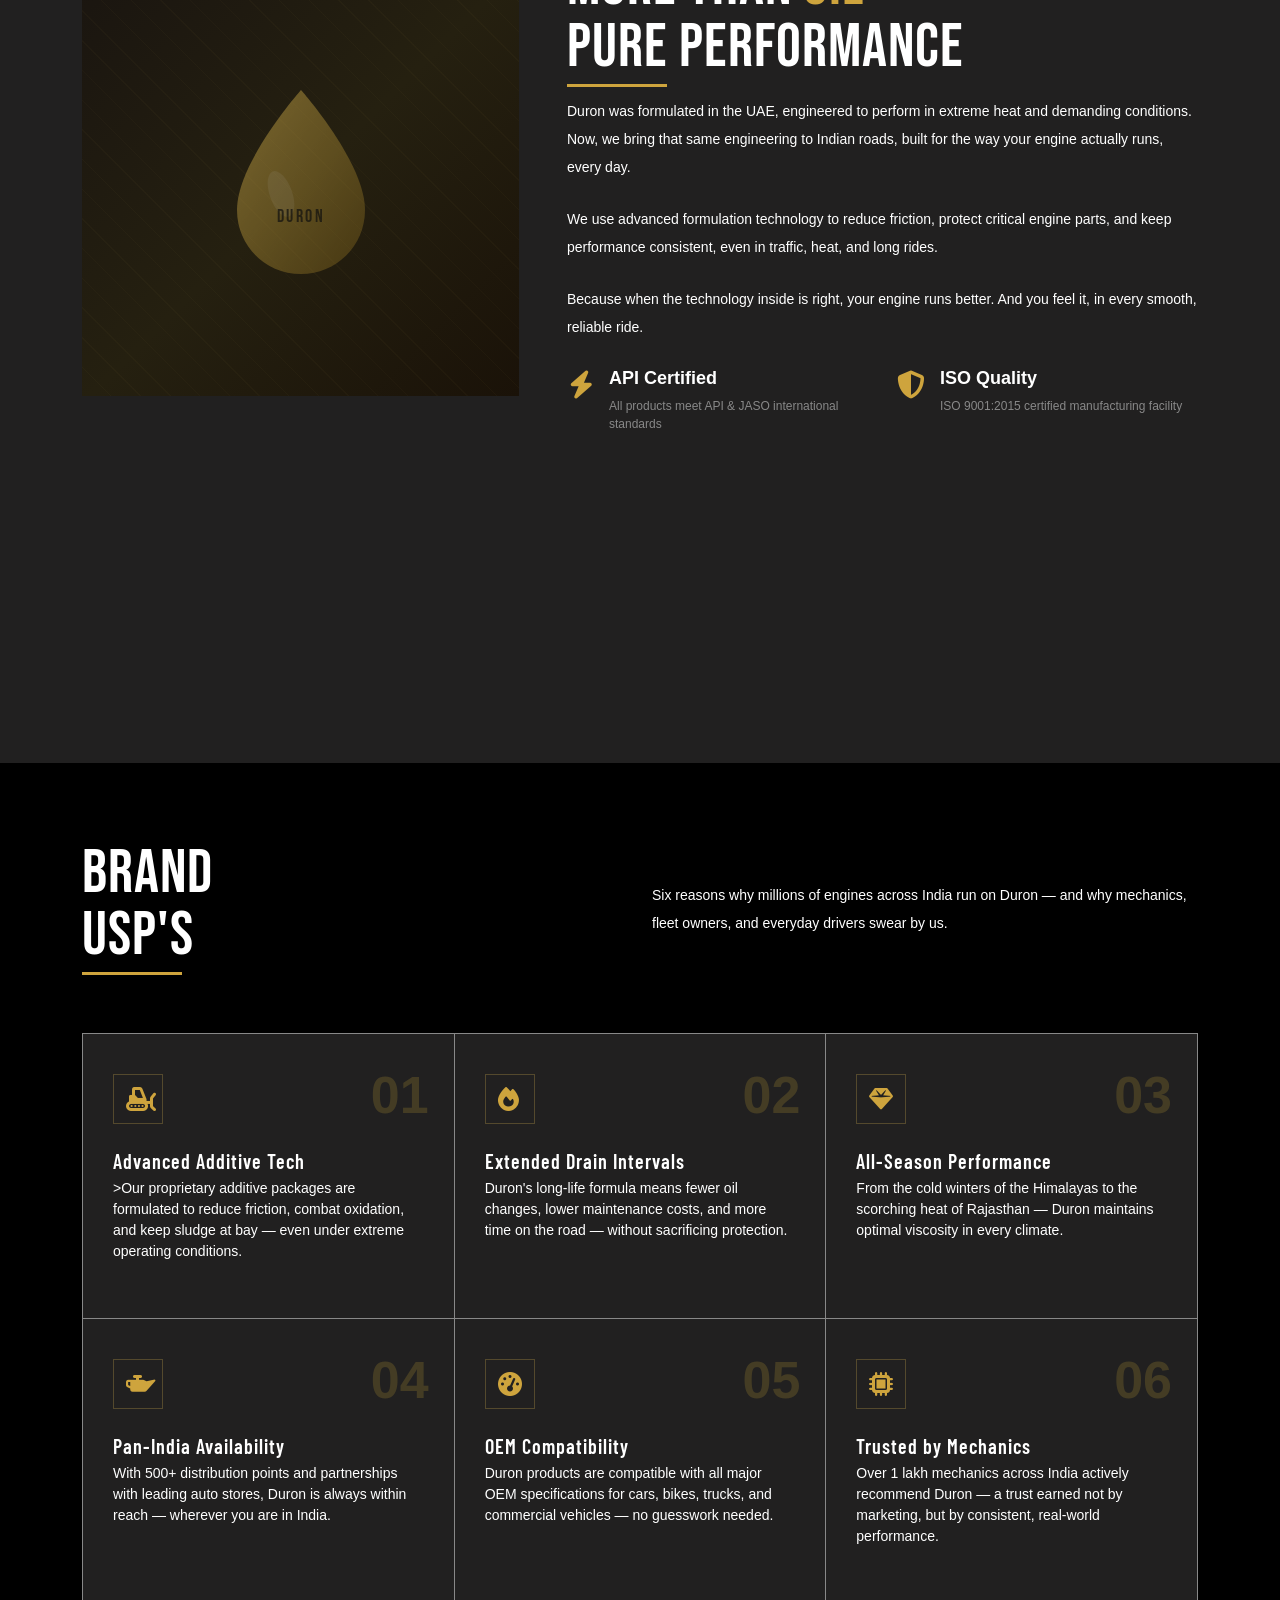
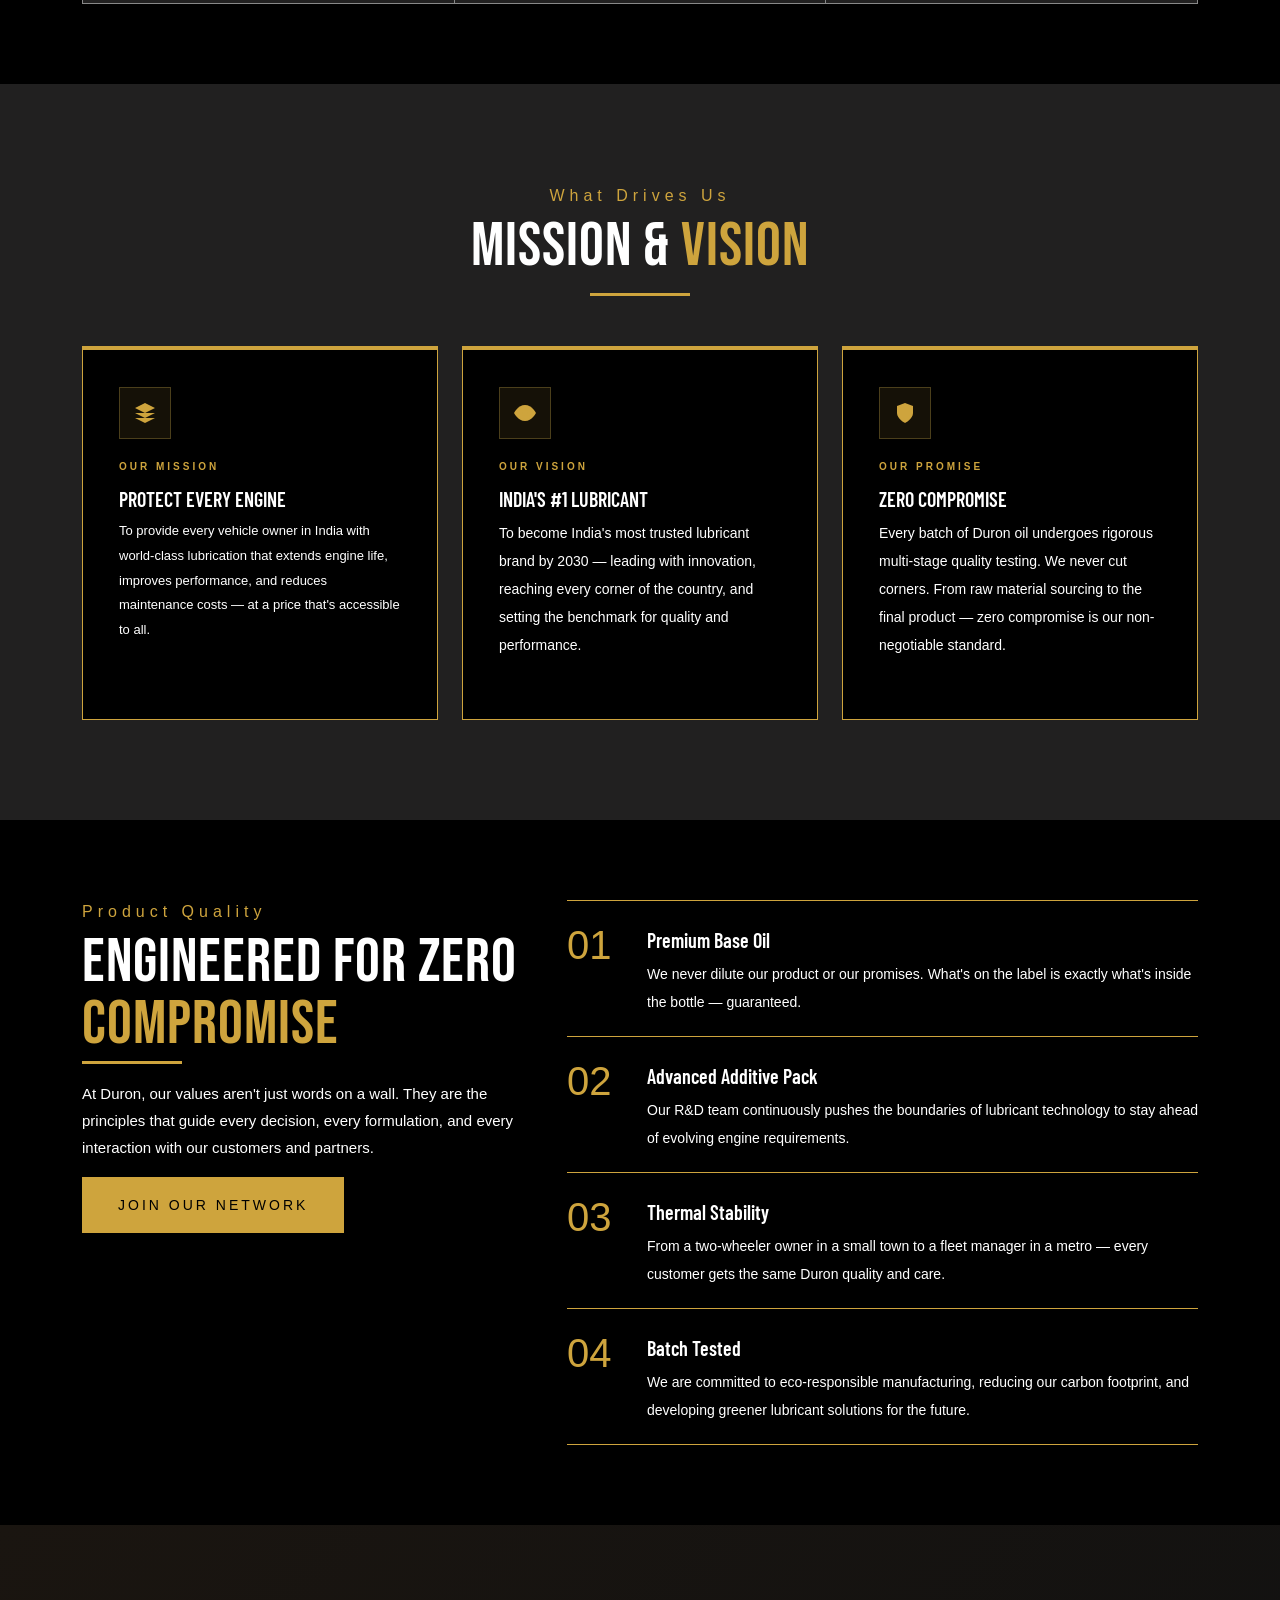
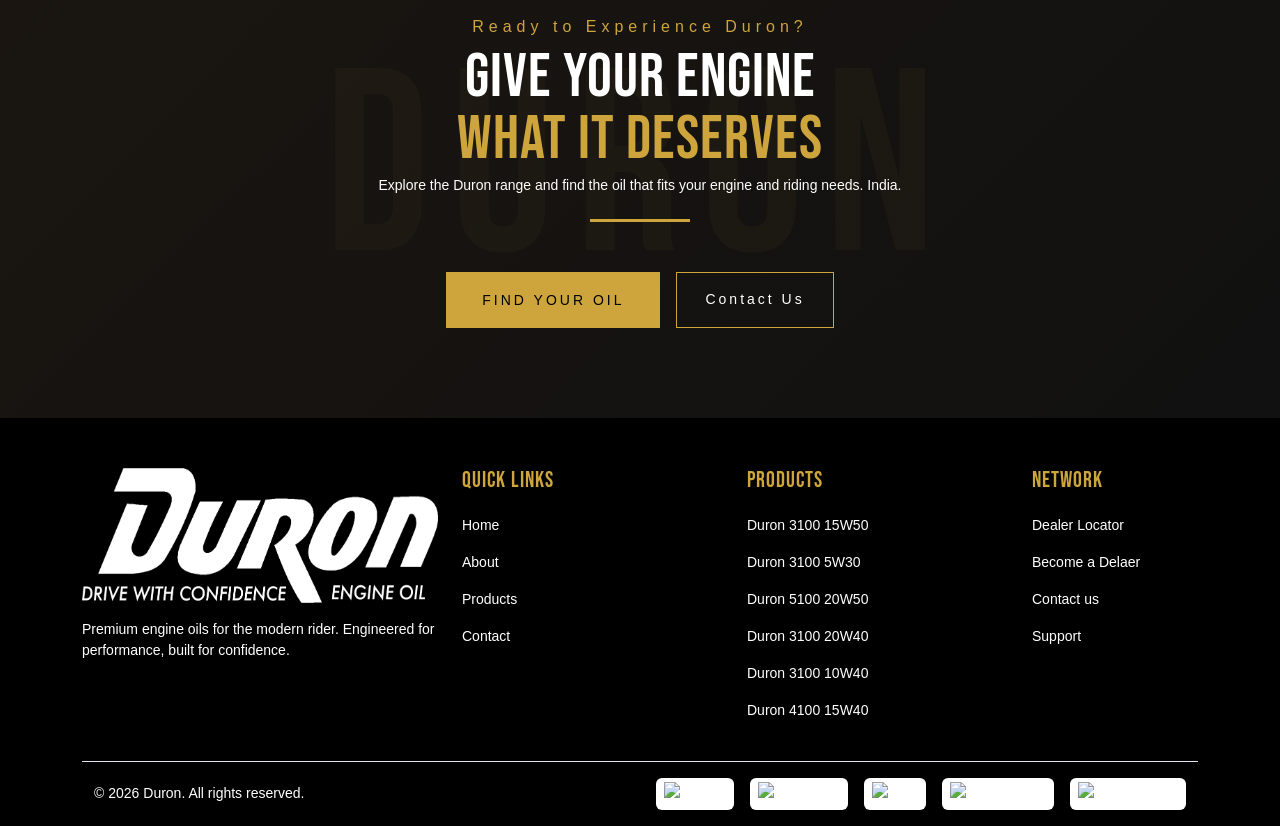
==== commit 09e72264: "update" ====
--- a/about.html
+++ b/about.html
@@ -137,8 +137,8 @@
             </button>
             <div class="collapse navbar-collapse justify-content-center" id="mainNav">
                 <ul class="navbar-nav gap-0 mt-4 gap-lg-4 mt-lg-0">
-                    <li class="nav-item"><a class="nav-link active" href="./index.html">Home</a></li>
-                    <li class="nav-item"><a class="nav-link active" href="./about.html">About</a></li>
+                    <li class="nav-item"><a class="nav-link" href="./index.html">Home</a></li>
+                    <li class="nav-item"><a class="nav-link " href="./about.html">About</a></li>
                     <li class="nav-item"><a class="nav-link" href="./product.html">PRODUCTS</a></li>
                     <!-- <li class="nav-item"><a class="nav-link" href="#technology">TECHNOLOGY</a></li> -->
                     <li class="nav-item"><a class="nav-link" href="./contact.html">CONTACT</a></li>
@@ -180,12 +180,12 @@
                     <p class="our-story-label mb-3">About Duron Engine Oil</p>
 
                     <h1 class="story-heading mb-3">
-                        ENGINEERED FOR <span class="gold">POWER</span><br>
-                        BUILT TO LAST
+                        Filling Engines <span class="gold">with Elite</span><br>
+                        Performance
                     </h1>
 
                     <p class="story-body">
-                        Duron Engine Oil is India's trusted name in high-performance lubrication.
+                        Delivering advanced lubrication that helps your engine perform at its best
                     </p>
 
                 </div>
@@ -197,16 +197,13 @@
         <div class="container">
             <p class="our-story-label">Welcome to Duron Engine Oil</p>
             <h1 class="story-heading mx-auto">
-                Engineered for <span class=" gold">Power.</span><br>
-                Built for <span class="gold">Endurance.</span>
+                Engineered to <span class=" gold">Bring Out</span><br>
+                the Best in <span class="gold">Your Engine</span>
             </h1>
             <div class="hero-divider"></div>
             <p class="story-body">
-                With over five decades of formulation expertise, Duron delivers high-performance engine oils trusted by
-                professionals across commercial fleets, heavy industry, and motorsport. Our oils are precision-crafted
-                through years of innovation and collaboration with leading OEM manufacturers worldwide.
-            </p>
-            <a href="#" class="btn-custom">Discover More</a>
+                Born in the UAE and now in India, Duron is here to power every ride with performance you can trust. </p>
+            <a href="./product.html" class="btn-custom">Discover More</a>
         </div>
     </section>
 
@@ -249,27 +246,29 @@
                                     font-size="22" fill="rgba(17,17,17,0.8)" letter-spacing="3">DURON</text>
                             </svg>
                         </div>
-                        <div class="badge-founded">
+                        <!-- <div class="badge-founded">
                             <span class="year">1999</span>
                             <span class="since">Since</span>
-                        </div>
+                        </div> -->
                     </div>
                 </div>
 
                 <div class="col-lg-7">
                     <p class="our-story-label">Our Story</p>
-                    <h2 class="story-heading">MORE THAN <span>OIL.</span><br>A LEGACY.</h2>
+                    <h2 class="story-heading">More Than <span class="gold">OIL</span><br>Pure Performance</h2>
                     <div class="title-line"></div>
                     <p class="story-body mb-4">
-                        Founded in 1999, Duron Engine Oil began with a single promise — to give every Indian engine
-                        the protection it truly deserves. From our first production line in a small facility
-                        to a pan-India distribution network spanning Tier-1 and Tier-2 cities, our journey
-                        has been built on one thing: trust.
+                        Duron was formulated in the UAE, engineered to perform in extreme heat and demanding conditions.
+                        Now, we bring that same engineering to Indian roads, built for the way your engine actually
+                        runs, every day.
                     </p>
                     <p class="story-body mb-4">
-                        We craft our lubricants using advanced additive technology, precision-blended to meet
-                        international API and JASO standards. Whether it's a two-wheeler on mountain roads
-                        or a commercial fleet on national highways — Duron delivers.
+                        We use advanced formulation technology to reduce friction, protect critical engine parts, and
+                        keep performance consistent, even in traffic, heat, and long rides.
+                    </p>
+                    <p class="story-body mb-4">
+                        Because when the technology inside is right, your engine runs better. And you feel it, in every
+                        smooth, reliable ride.
                     </p>
                     <div class="feature-grid">
 
@@ -547,14 +546,14 @@
     <section class="cta-section">
         <div class="container position-relative">
             <p class="our-story-label justify-content-center">Ready to Experience Duron?</p>
-            <h2 class="story-heading">POWER YOUR ENGINE.<br><span class="gold">TRUST DURON.</span></h2>
-            <p class="story-body">Find the right oil for your vehicle and join millions of satisfied drivers across
+            <h2 class="story-heading">Give Your Engine <br><span class="gold">What It Deserves</span></h2>
+            <p class="story-body">Explore the Duron range and find the oil that fits your engine and riding needs.
                 India.
             </p>
             <div class="title-underline"></div>
             <div class="d-flex flex-wrap gap-3 justify-content-center">
-                <a href="#" class="btn-custom">Find Your Oil</a>
-                <a href="#" class="btn-catalogue">Contact Us</a>
+                <a href="./product.html" class="btn-custom">Find Your Oil</a>
+                <a href="./contact.html" class="btn-catalogue">Contact Us</a>
             </div>
         </div>
     </section>
@@ -579,9 +578,18 @@
                 </div>
                 <div class="col-lg-3 col-md-6 mb-4">
                     <h5>PRODUCTS</h5>
-                    <p><a href="#">Duron 3100</a></p>
-                    <p><a href="#">Duron 10W30</a></p>
-                    <p><a href="#">Duron 10W40</a></p>
+                    <p> <a href="./product-details.html?product=duron-3100-15w50" class="text-decoration-none">Duron
+                            3100 15W50</a></p>
+                    <p> <a ref="./product-details.html?product=duron-3100-5W30" class="text-decoration-none">Duron
+                            3100 5W30</a></p>
+                    <p> <a href="./product-details.html?product=duron-5100-20W50" class="text-decoration-none">Duron
+                            5100 20W50</a></p>
+                    <p> <a href="./product-details.html?product=duron-3100-20W40" class="text-decoration-none">Duron
+                            3100 20W40</a></p>
+                    <p> <a href="./product-details.html?product=duron-3100-10W40" class="text-decoration-none">Duron
+                            3100 10W40</a></p>
+                    <p> <a href="./product-details.html?product=duron-4100-15W40" class="text-decoration-none">Duron
+                            4100 15W40</a></p>
                 </div>
                 <div class="col-lg-2 col-md-6 mb-4">
                     <h5>Network</h5>
--- a/style/style.css
+++ b/style/style.css
@@ -351,7 +351,7 @@
     display: flex;
     justify-content: center;
     align-items: flex-end;
-    padding-top: 30px;
+    /* padding-top: 30px; */
 }
 
 .bottle-img {
@@ -515,9 +515,9 @@
            AMBASSADOR SECTION
         ======================================== */
 .brand-hero {
-    min-height: 90vh;
+    min-height: 100vh;
     padding: 60px 0;
-    background: url('../image/hero.png') no-repeat center center/cover;
+    background: url('../image/Section5.png') no-repeat center center/cover;
     display: flex;
     align-items: center;
 }
@@ -830,7 +830,7 @@
     }
 
     .right-panel {
-        padding: 40px 25px;
+        padding: 40px 18px;
     }
 
     .feature-grid {
@@ -1556,4 +1556,13 @@
     color: red;
     font-size: 12px;
     margin-top: 4px;
+}
+
+@media (max-width: 576px) {
+    .brand-hero {
+        min-height: 30vh;
+        padding: 20px 0;
+        background-position: center top;
+        background-size: cover;
+    }
 }
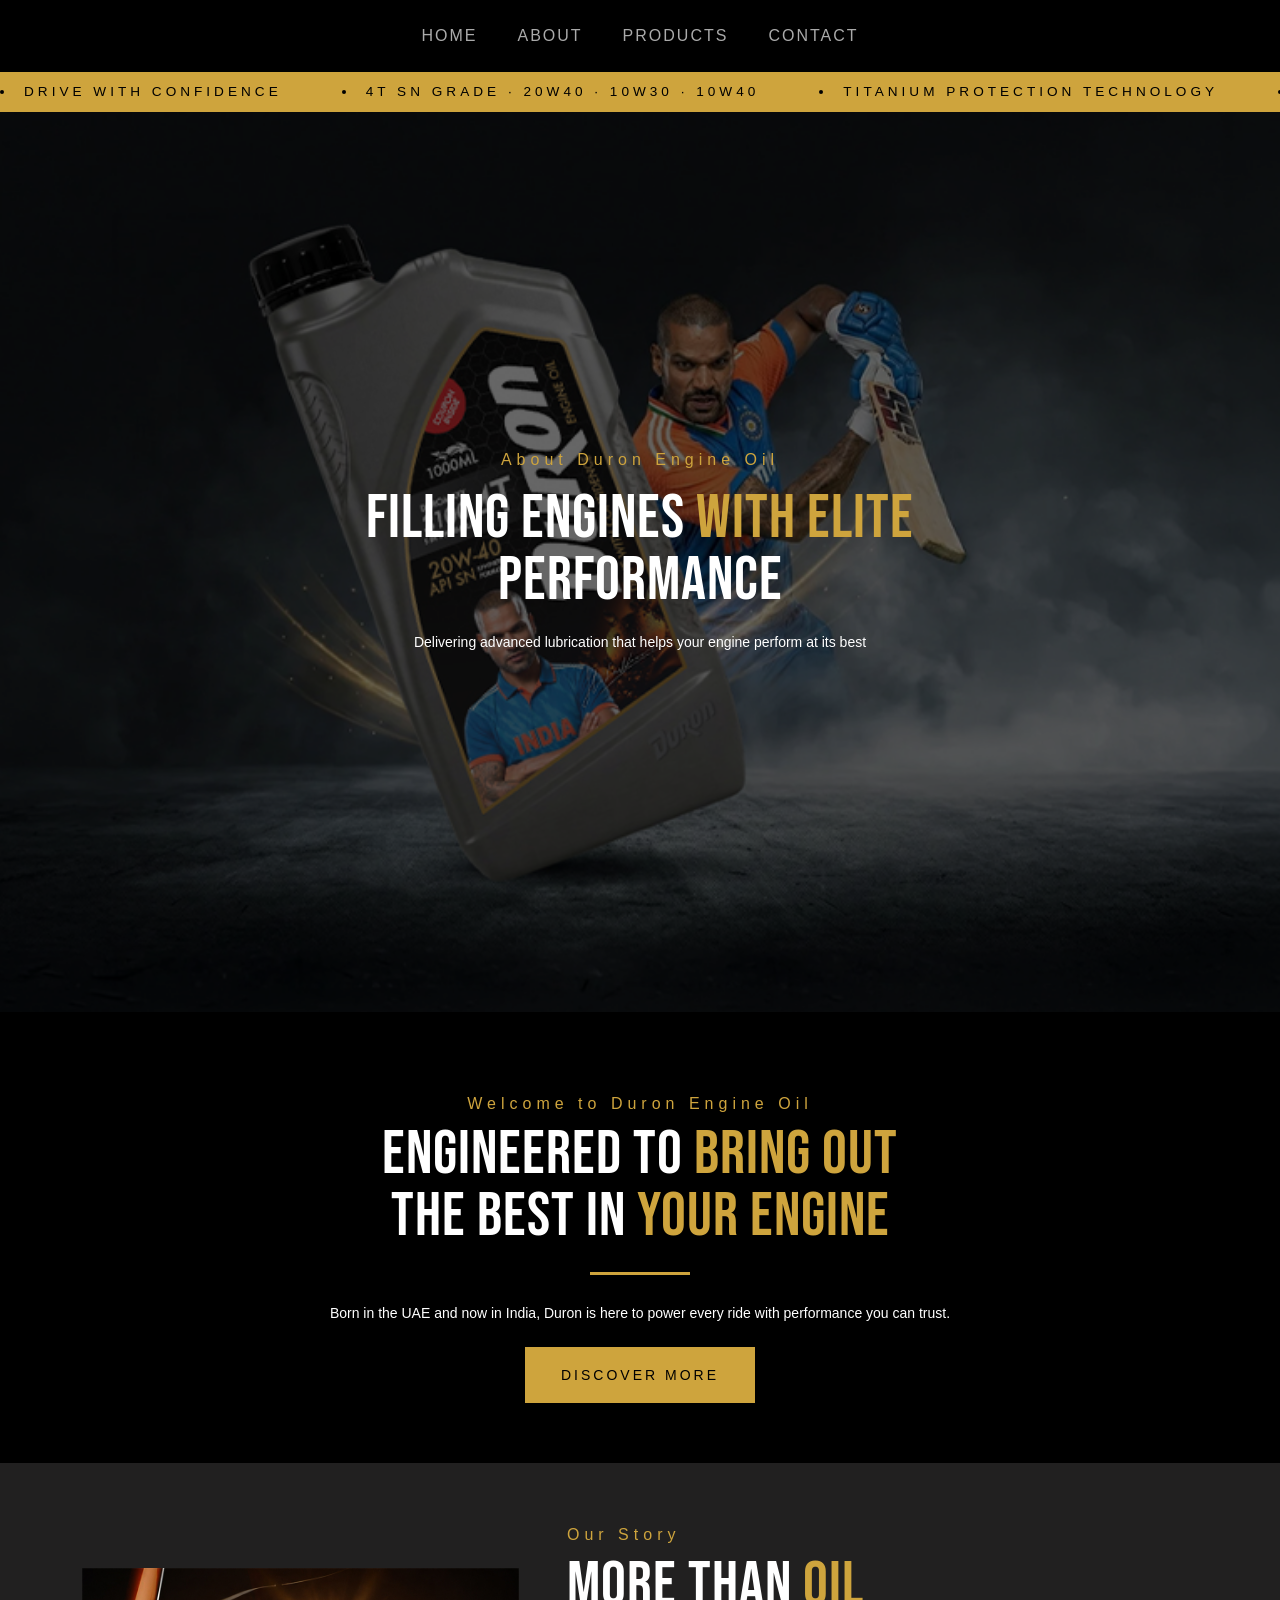
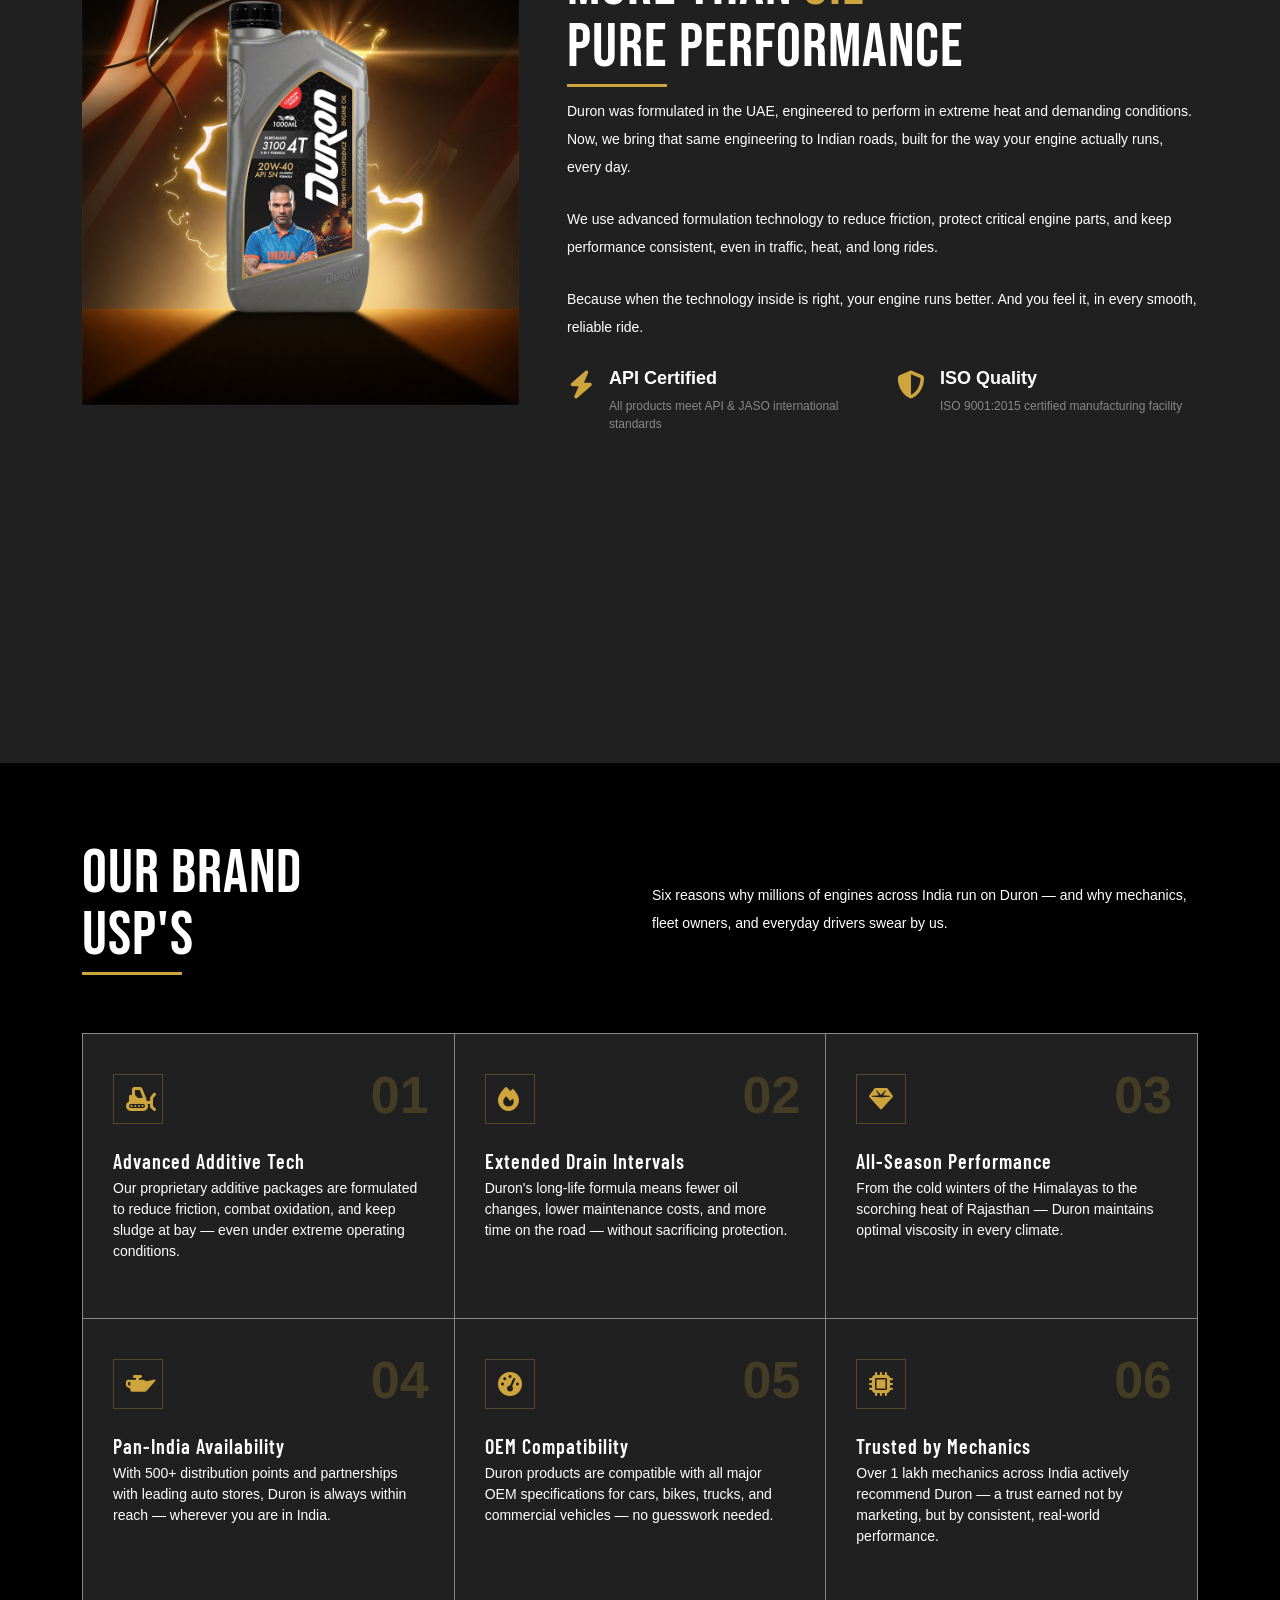
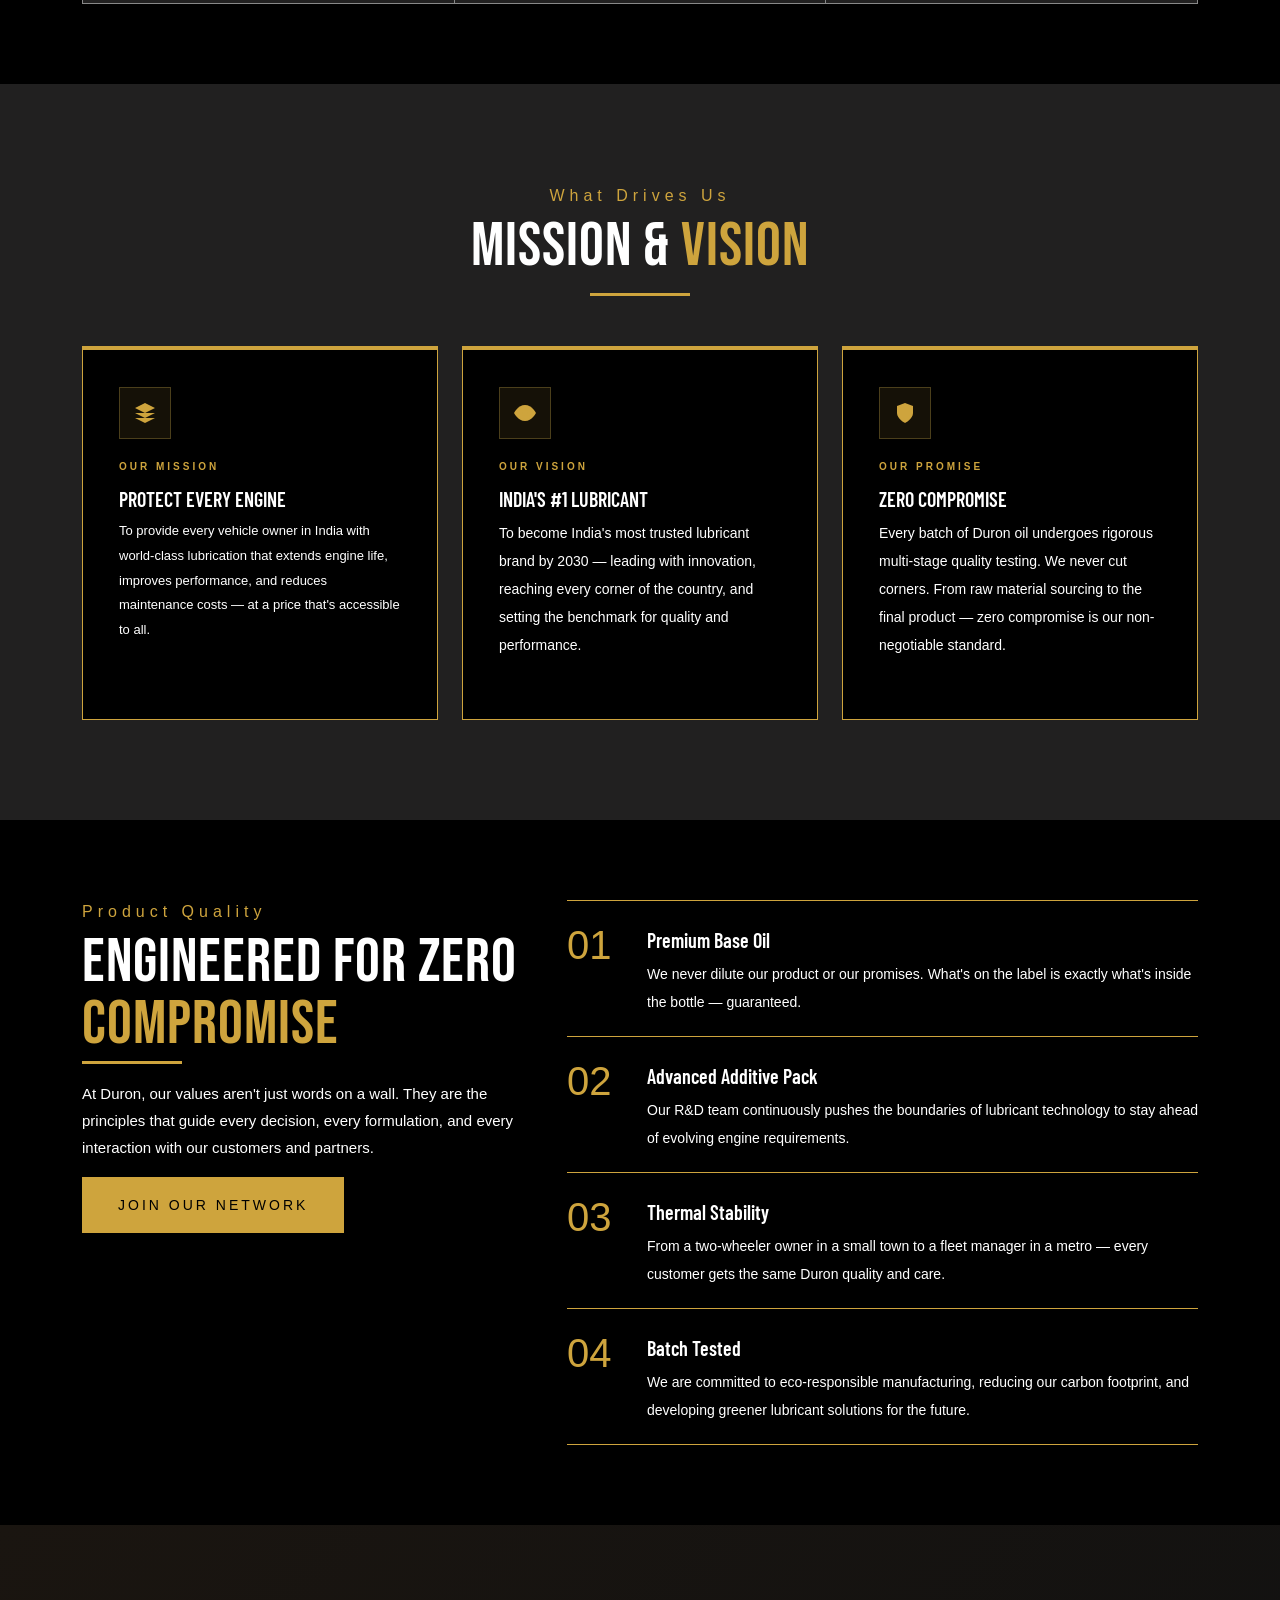
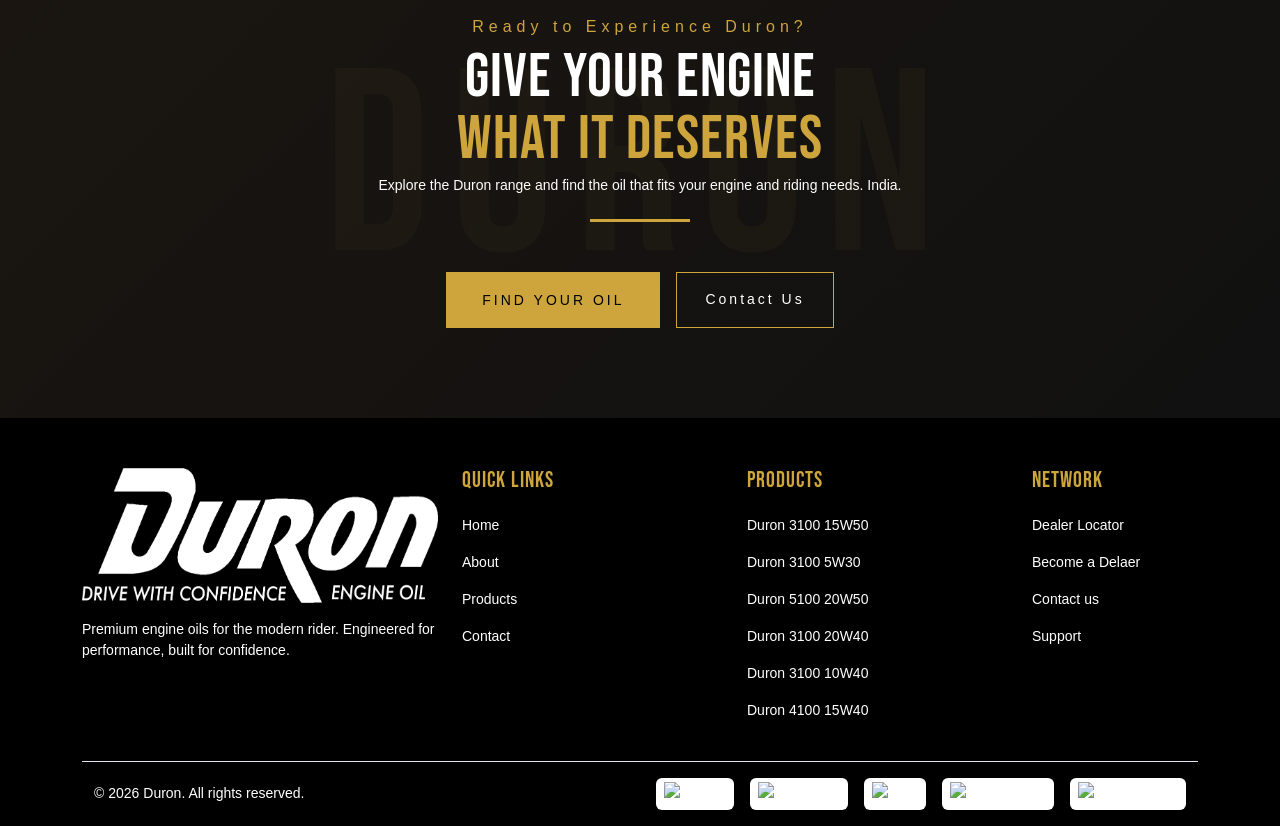
==== commit b993b0bf: "update" ====
--- a/about.html
+++ b/about.html
@@ -171,7 +171,7 @@
 
     <!-- ══ HERO ══ -->
     <section class="hero-section text-center d-flex align-items-center"
-        style="background-image: url('../image/hero.png');">
+        style="background-image: url('./image/MAINABOUT.jpg');">
 
         <div class="container">
             <div class="row justify-content-center">
@@ -227,29 +227,8 @@
         <div class="container">
             <div class="row align-items-center g-5">
                 <div class="col-lg-5">
-                    <div class="story-img-block">
-                        <div class="img-main">
-                            <!-- Oil drop SVG illustration -->
-                            <svg class="oil-drop-svg" viewBox="0 0 200 260" xmlns="http://www.w3.org/2000/svg">
-                                <defs>
-                                    <linearGradient id="oilGrad" x1="0" y1="0" x2="1" y2="1">
-                                        <stop offset="0%" stop-color="#c8a84b" stop-opacity="0.9" />
-                                        <stop offset="100%" stop-color="#7a5f1a" stop-opacity="0.7" />
-                                    </linearGradient>
-                                </defs>
-                                <path
-                                    d="M100 10 C100 10 20 100 20 160 C20 205 56 240 100 240 C144 240 180 205 180 160 C180 100 100 10 100 10Z"
-                                    fill="url(#oilGrad)" />
-                                <ellipse cx="75" cy="140" rx="14" ry="30" fill="rgba(255,255,255,0.12)"
-                                    transform="rotate(-20 75 140)" />
-                                <text x="100" y="175" text-anchor="middle" font-family="'Bebas Neue', sans-serif"
-                                    font-size="22" fill="rgba(17,17,17,0.8)" letter-spacing="3">DURON</text>
-                            </svg>
-                        </div>
-                        <!-- <div class="badge-founded">
-                            <span class="year">1999</span>
-                            <span class="since">Since</span>
-                        </div> -->
+                    <div class="img-wrapper">
+                        <img src="./image/Productpage.jpg" alt="Story Image">
                     </div>
                 </div>
 
@@ -301,7 +280,7 @@
             <div class="row align-items-end mb-5">
                 <div class="col-lg-6">
                     <!-- <p class="our-story-label">Why Choose Us</p> -->
-                    <h2 class="story-heading">Brand<br><span>USP'S</span></h2>
+                    <h2 class="story-heading">OUR Brand<br><span>USP'S</span></h2>
                     <div class="title-line"></div>
                 </div>
                 <div class="col-lg-6">
@@ -316,7 +295,7 @@
                         <i class="fas fa-snowplow feat-icon" style="color: var(--gold); font-size: 24px;"></i>
                     </div>
                     <h3 class="feat-title">Advanced Additive Tech</h3>
-                    <p class="feat-desc">>Our proprietary additive packages are formulated to reduce friction,
+                    <p class="feat-desc">Our proprietary additive packages are formulated to reduce friction,
                         combat oxidation, and keep sludge at bay — even under extreme operating conditions.</p>
                 </div>
                 <div class="feature-cell">
--- a/style/style.css
+++ b/style/style.css
@@ -102,7 +102,7 @@
     min-height: 100vh;
     display: flex;
     align-items: center;
-    background: url('../image/hero.png') no-repeat center center/cover;
+    background: url('../image/GenerativeFill.jpg') no-repeat center center/cover;
     position: relative;
     overflow: hidden;
 }
@@ -517,7 +517,7 @@
 .brand-hero {
     min-height: 100vh;
     padding: 60px 0;
-    background: url('../image/Section5.png') no-repeat center center/cover;
+    background: url('../image/Section5.jpg') no-repeat center center/cover;
     display: flex;
     align-items: center;
 }
@@ -818,7 +818,13 @@
 
 @media (max-width: 768px) {
     .hero {
-        min-height: 60vh;
+        min-height: 80vh;
+        width: 100%;
+        background-image: url('../image/mobile.png');
+        background-repeat: no-repeat;
+        background-position: center top;
+        background-size: cover;
+
     }
 
     .hero h1 {
@@ -1558,11 +1564,40 @@
     margin-top: 4px;
 }
 
+.hero-section {
+    min-height: 100vh;
+    display: flex;
+    align-items: center;
+    background: url('../image/GenerativeFill.jpg') no-repeat center center/cover;
+    position: relative;
+    overflow: hidden;
+}
+
 @media (max-width: 576px) {
     .brand-hero {
-        min-height: 30vh;
-        padding: 20px 0;
+        min-height: 80vh;
+        width: 100%;
+
+        background-image: url('../image/MobileVersion.png');
+        background-repeat: no-repeat;
+        background-position: center top;
+        background-size: contain;
+
+        background-color: #000;
+
+    }
+
+    .hero-section {
+        min-height: 80vh;
+        width: 100%;
+        background-image: url('../image/mobile.png');
+        background-repeat: no-repeat;
         background-position: center top;
         background-size: cover;
     }
+}
+
+.info-text a {
+    color: inherit;
+    text-decoration: none;
 }
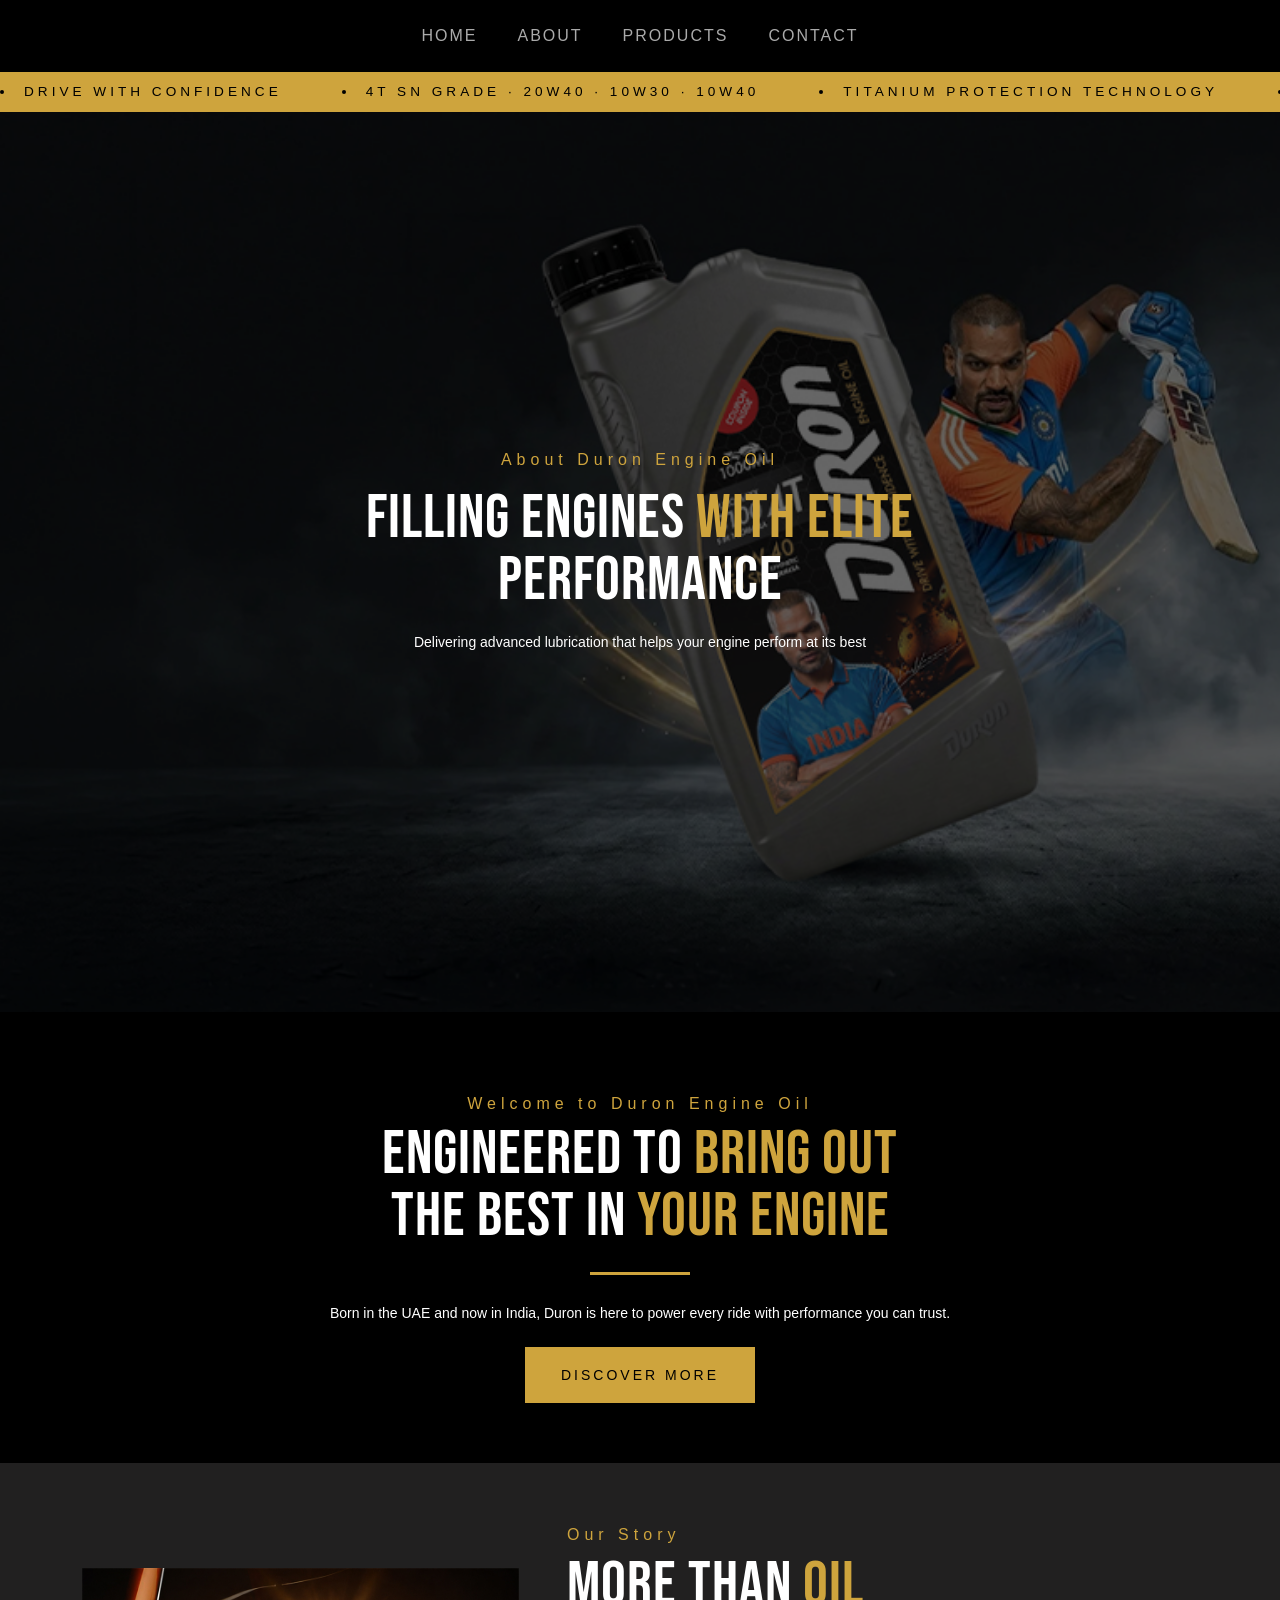
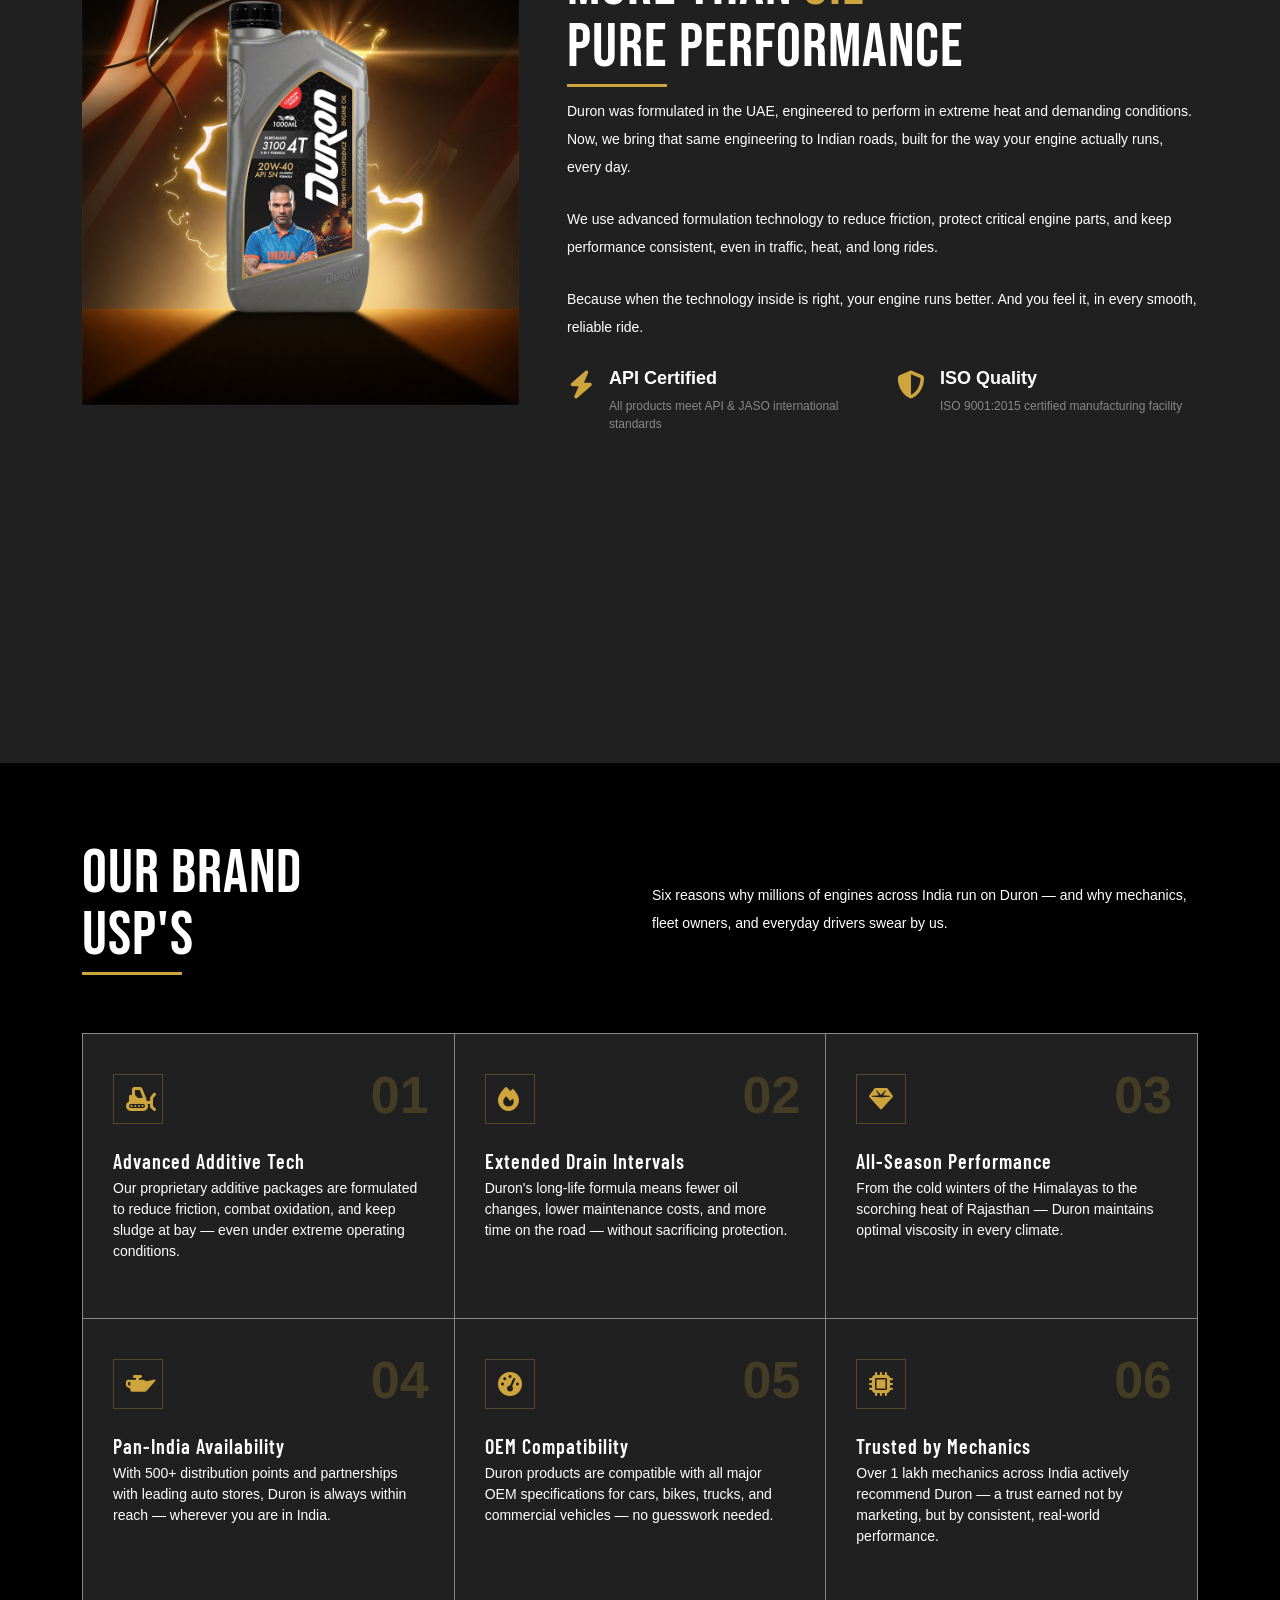
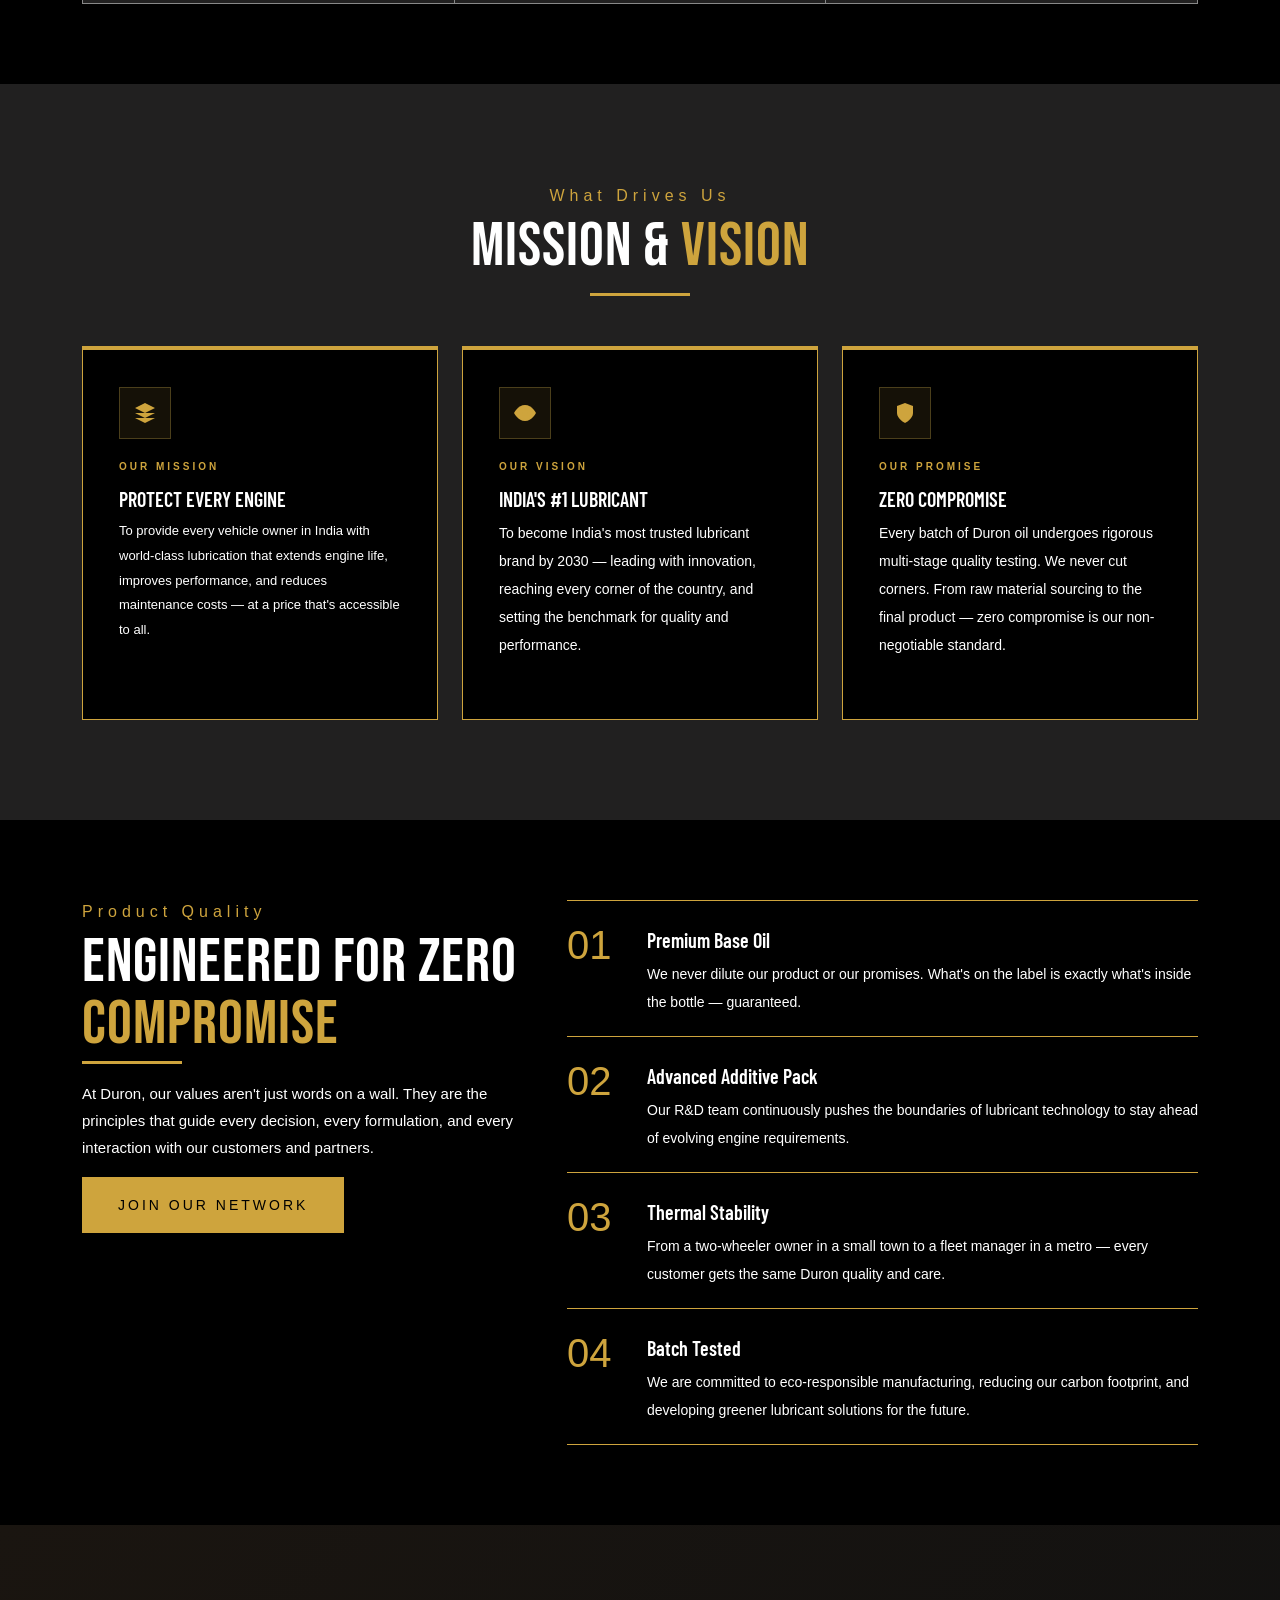
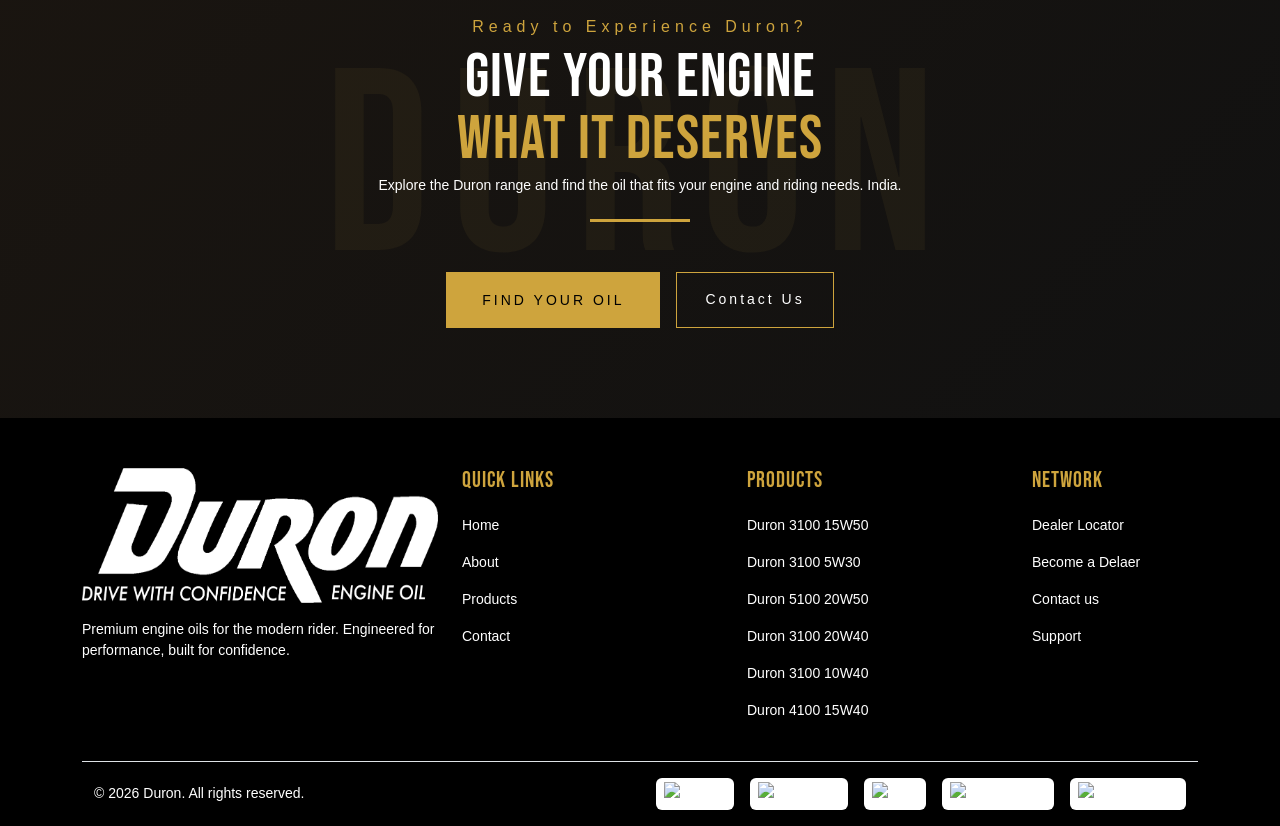
==== commit dc9e915a: "update" ====
--- a/about.html
+++ b/about.html
@@ -170,8 +170,7 @@
     </div>
 
     <!-- ══ HERO ══ -->
-    <section class="hero-section text-center d-flex align-items-center"
-        style="background-image: url('./image/MAINABOUT.jpg');">
+    <section class="hero-section text-center d-flex align-items-center">
 
         <div class="container">
             <div class="row justify-content-center">
--- a/style/style.css
+++ b/style/style.css
@@ -111,7 +111,7 @@
     content: "";
     position: absolute;
     inset: 0;
-    background: radial-gradient(circle at 30% 50%, rgba(201, 168, 76, 0.08), transparent 70%);
+    background: rgba(0, 0, 0, 0.5);
     pointer-events: none;
 }
 
@@ -1309,7 +1309,7 @@
     position: absolute;
     font-family: 'Bebas Neue', sans-serif;
     font-size: 260px;
-    color: rgba(200, 168, 75, 0.04);
+    color: rgba(200, 168, 75, 0.06);
     letter-spacing: 20px;
     top: 50%;
     left: 50%;
@@ -1595,6 +1595,11 @@
         background-position: center top;
         background-size: cover;
     }
+
+    .cta-section::before {
+        content: 'DURON';
+        font-size: 133px;
+    }
 }
 
 .info-text a {
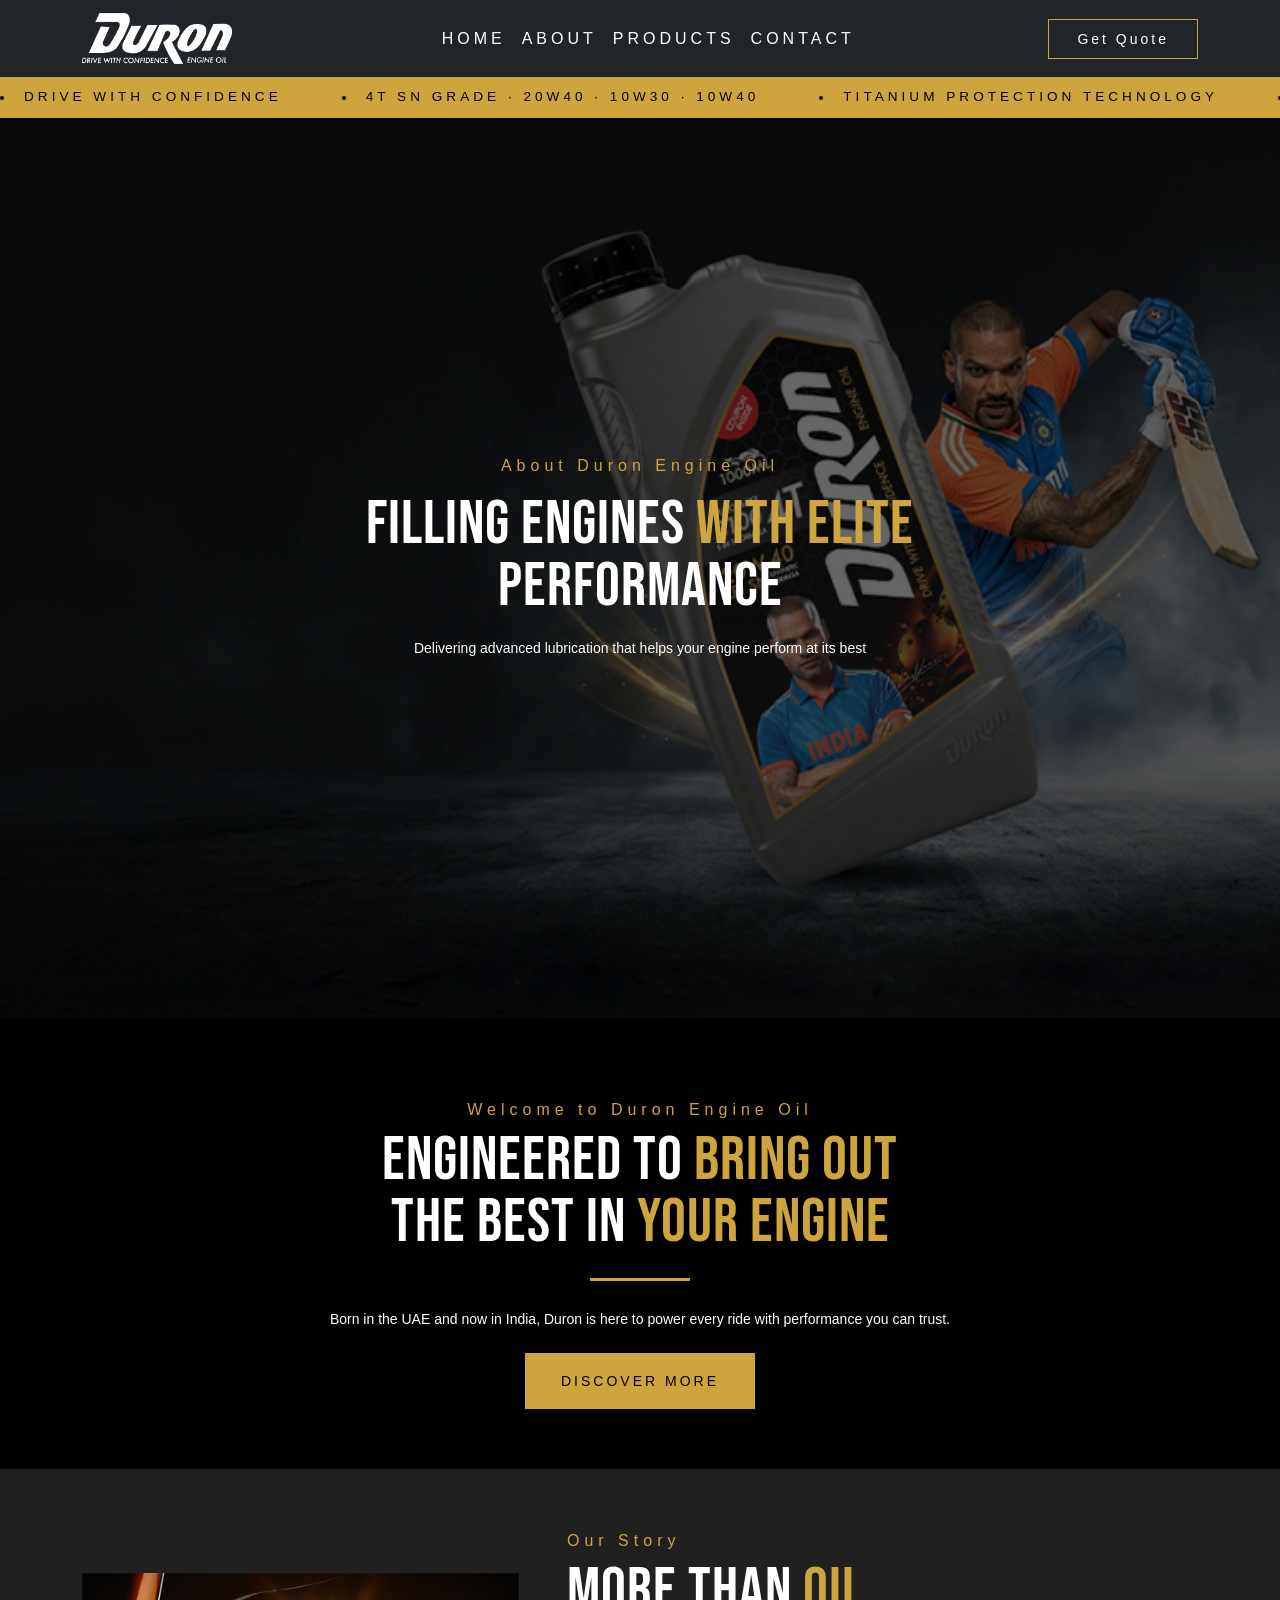
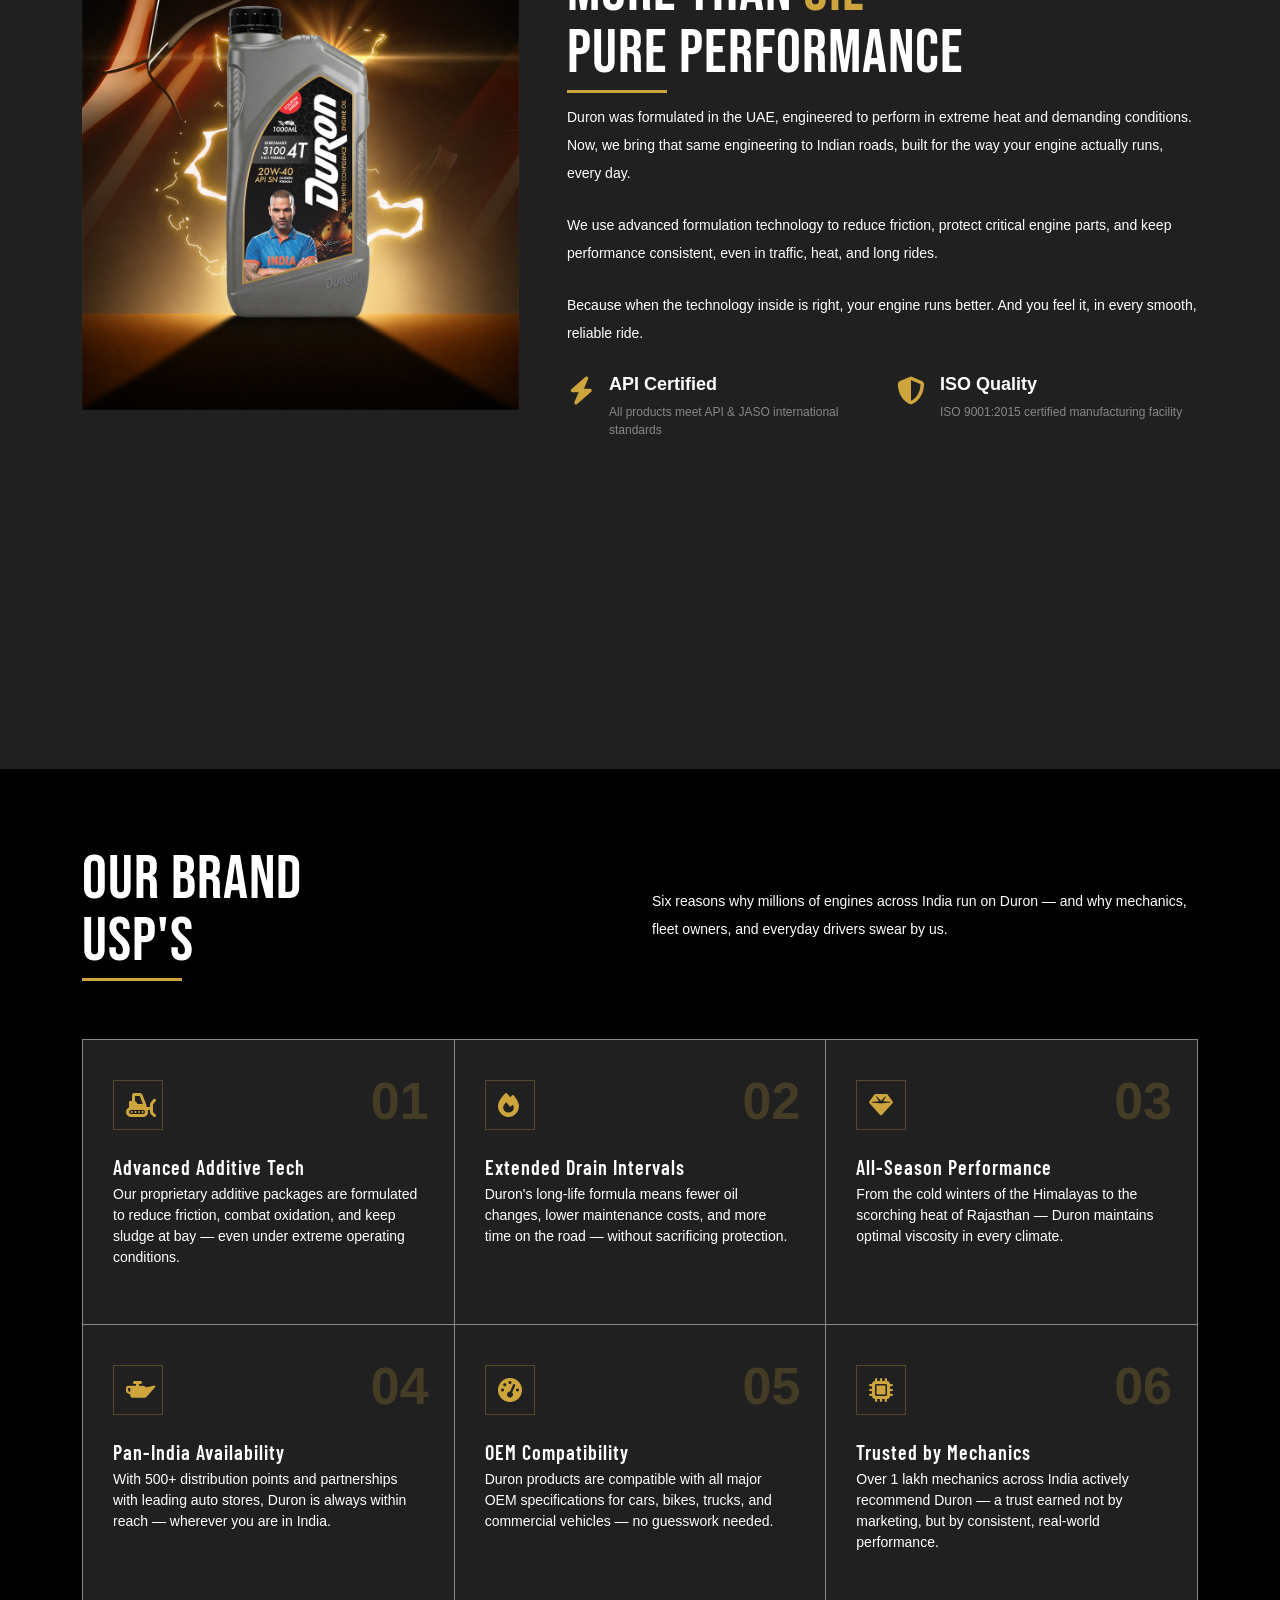
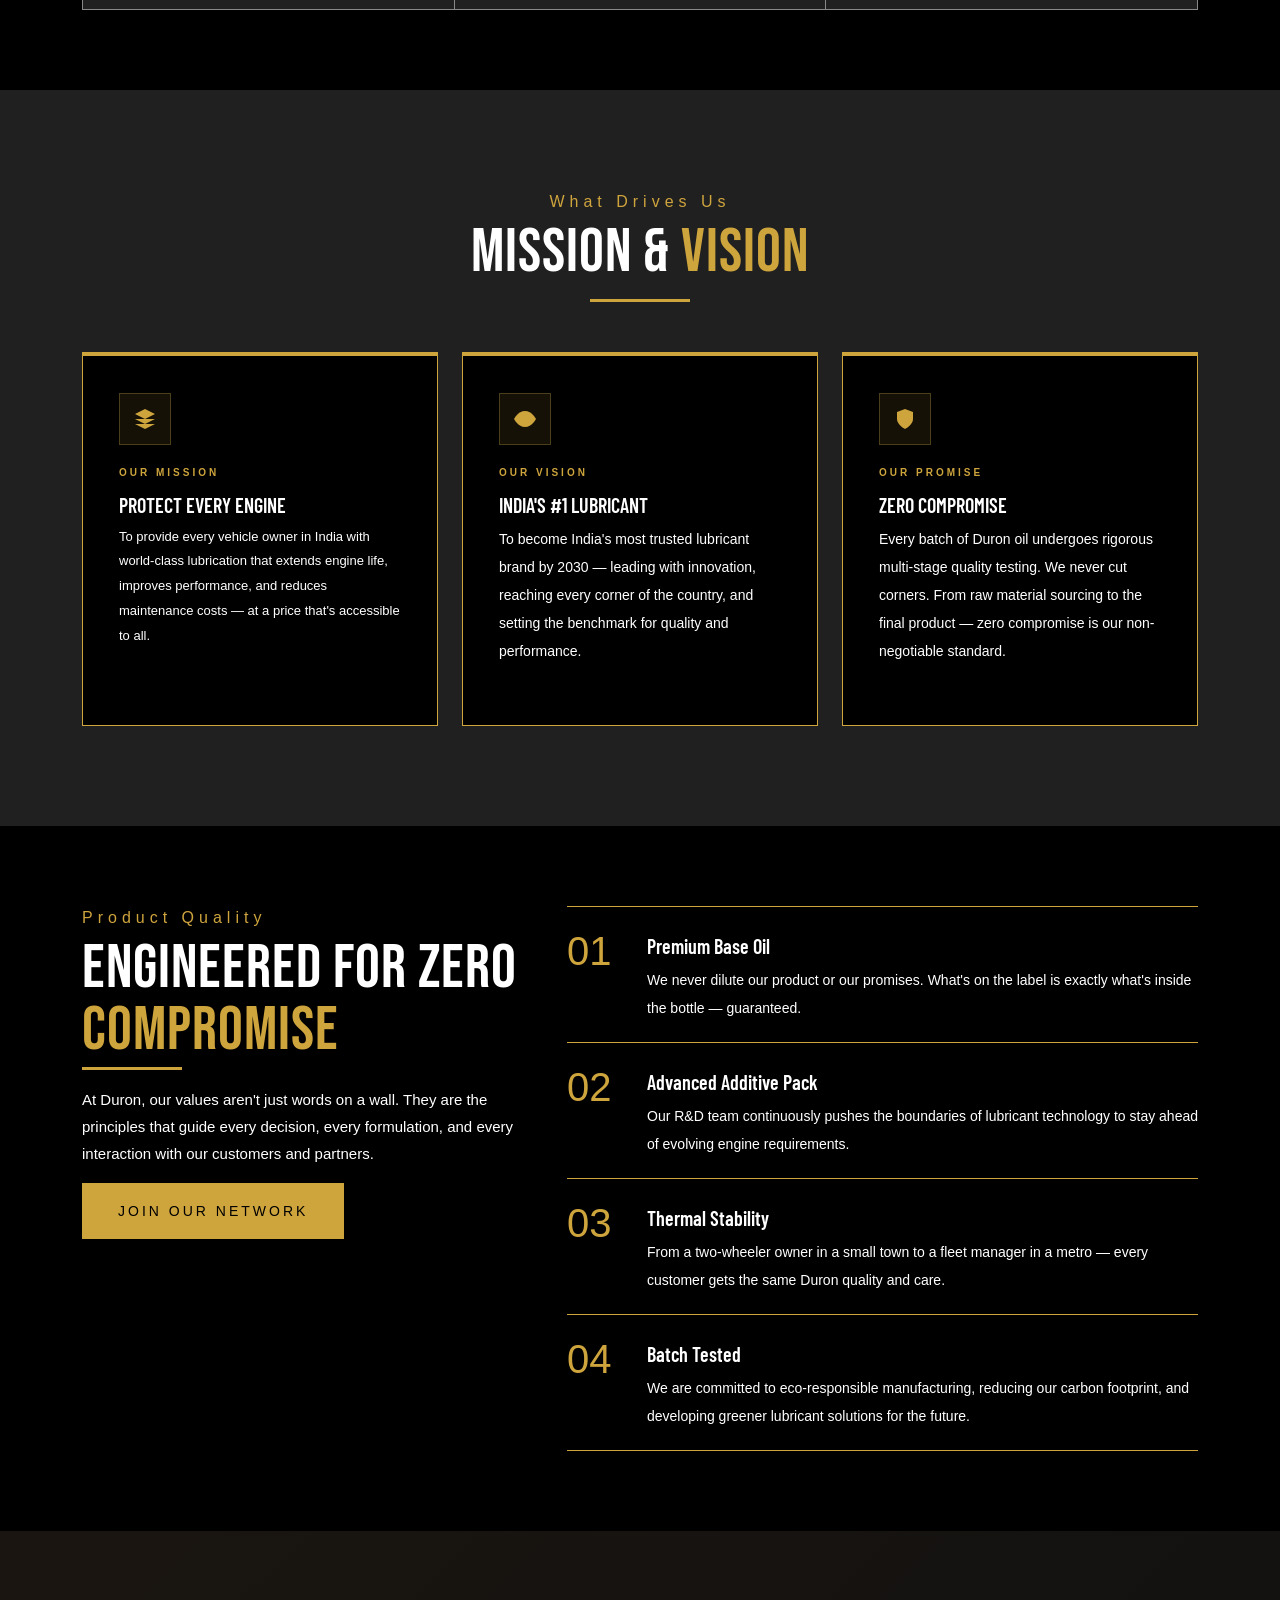
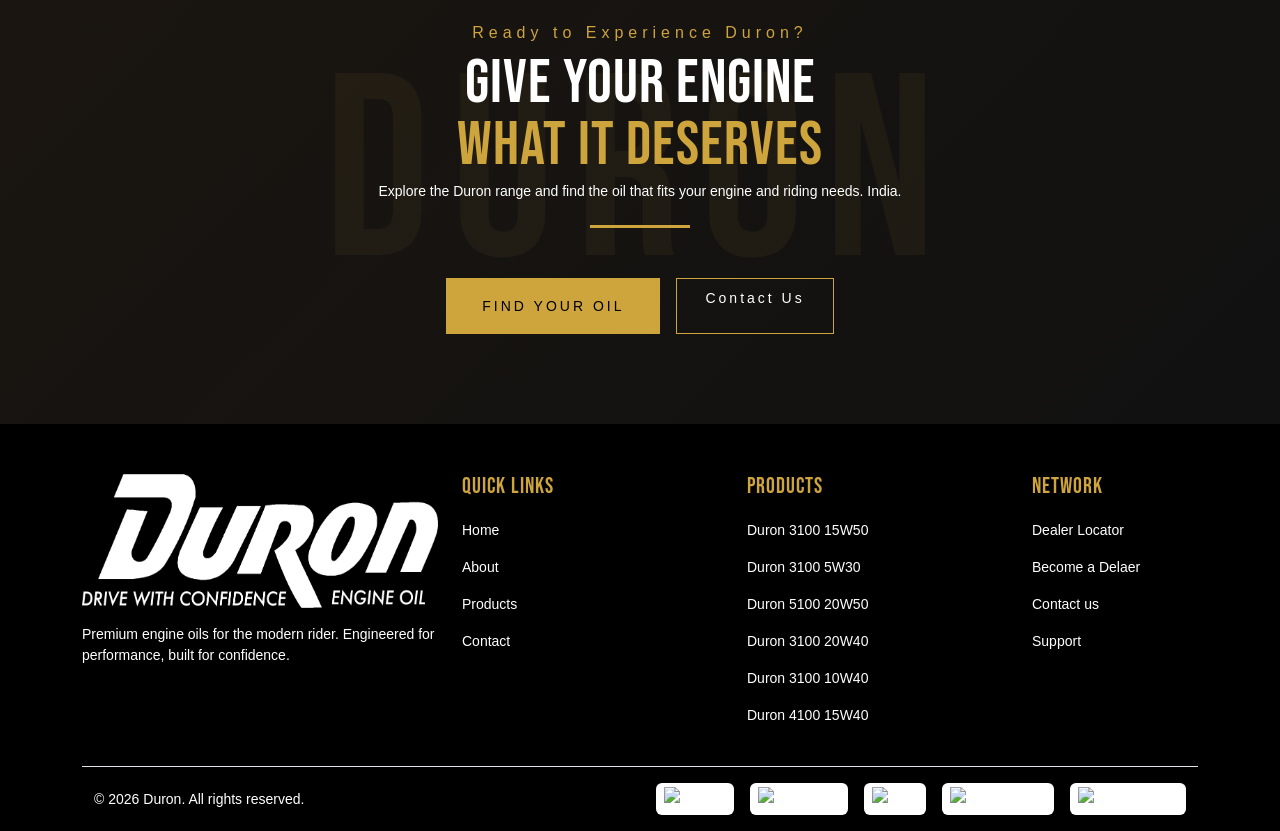
==== commit a572a658: "update" ====
--- a/about.html
+++ b/about.html
@@ -129,21 +129,37 @@
 <body>
 
     <!-- ══ NAVBAR ══ -->
-    <nav class="navbar navbar-expand-lg">
-        <div class="container">
-            <!-- <a class="navbar-brand" href="#">ELITE<span>PERFORMANCE</span></a> -->
-            <button class="navbar-toggler" type="button" data-bs-toggle="collapse" data-bs-target="#mainNav">
+    <nav class="navbar navbar-expand-lg navbar-light bg-dark">
+        <div class="container">
+
+            <!-- LEFT: LOGO -->
+            <a class="navbar-brand" href="#">
+                <img src="./image/Duron-Logo.png" alt="logo" width="150">
+            </a>
+
+            <!-- TOGGLER -->
+            <button class="navbar-toggler ms-auto" type="button" data-bs-toggle="collapse" data-bs-target="#mainNav">
                 <span class="navbar-toggler-icon"></span>
             </button>
-            <div class="collapse navbar-collapse justify-content-center" id="mainNav">
-                <ul class="navbar-nav gap-0 mt-4 gap-lg-4 mt-lg-0">
-                    <li class="nav-item"><a class="nav-link" href="./index.html">Home</a></li>
-                    <li class="nav-item"><a class="nav-link " href="./about.html">About</a></li>
-                    <li class="nav-item"><a class="nav-link" href="./product.html">PRODUCTS</a></li>
-                    <!-- <li class="nav-item"><a class="nav-link" href="#technology">TECHNOLOGY</a></li> -->
-                    <li class="nav-item"><a class="nav-link" href="./contact.html">CONTACT</a></li>
+
+            <!-- NAV CONTENT -->
+            <div class="collapse navbar-collapse" id="mainNav">
+
+                <!-- CENTER MENU -->
+                <ul class="navbar-nav mx-auto text-center gap-10">
+                    <li class="nav-item"><a class="nav-link px-2" href="./index.html">Home</a></li>
+                    <li class="nav-item"><a class="nav-link px-2" href="./about.html">About</a></li>
+                    <li class="nav-item"><a class="nav-link px-2" href="./product.html">Products</a></li>
+                    <li class="nav-item"><a class="nav-link px-2" href="./contact.html">Contact</a></li>
                 </ul>
-            </div>
+
+                <!-- RIGHT CTA -->
+                <div class="d-flex justify-content-center justify-content-md-end mt-3 mt-md-0">
+                    <a href="./contact.html" class="btn-catalogue">Get Quote</a>
+                </div>
+
+            </div>
+
         </div>
     </nav>
     <!-- <div class="top-bar">
--- a/style/style.css
+++ b/style/style.css
@@ -59,7 +59,7 @@
 .navbar {
     background: var(--dark);
     backdrop-filter: blur(10px);
-    padding: 16px 0;
+    /* padding: 16px 0; */
     position: sticky;
     top: 0;
     z-index: 1000;
@@ -77,8 +77,8 @@
 }
 
 .navbar .nav-link {
-    color: #aaa !important;
-    letter-spacing: 2px;
+    color: var(--text-light) !important;
+    letter-spacing: 4px;
     transition: 0.3s;
     font-size: 16px;
     text-transform: uppercase;
@@ -317,7 +317,7 @@
     text-decoration: none;
     transition: all 0.3s;
     display: inline-block;
-    line-height: 2;
+    line-height: 1;
 }
 
 .btn-catalogue:hover {
@@ -841,11 +841,11 @@
 
     .feature-grid {
         grid-template-columns: repeat(2, 1fr);
-        gap: 15px;
+        gap: 10px;
     }
 
     .features-grid {
-        grid-template-columns: 1fr;
+        grid-template-columns: 2fr;
     }
 
     .ambassador-content {
@@ -1600,6 +1600,10 @@
         content: 'DURON';
         font-size: 133px;
     }
+
+    .feature-title {
+        font-size: 13px;
+    }
 }
 
 .info-text a {
